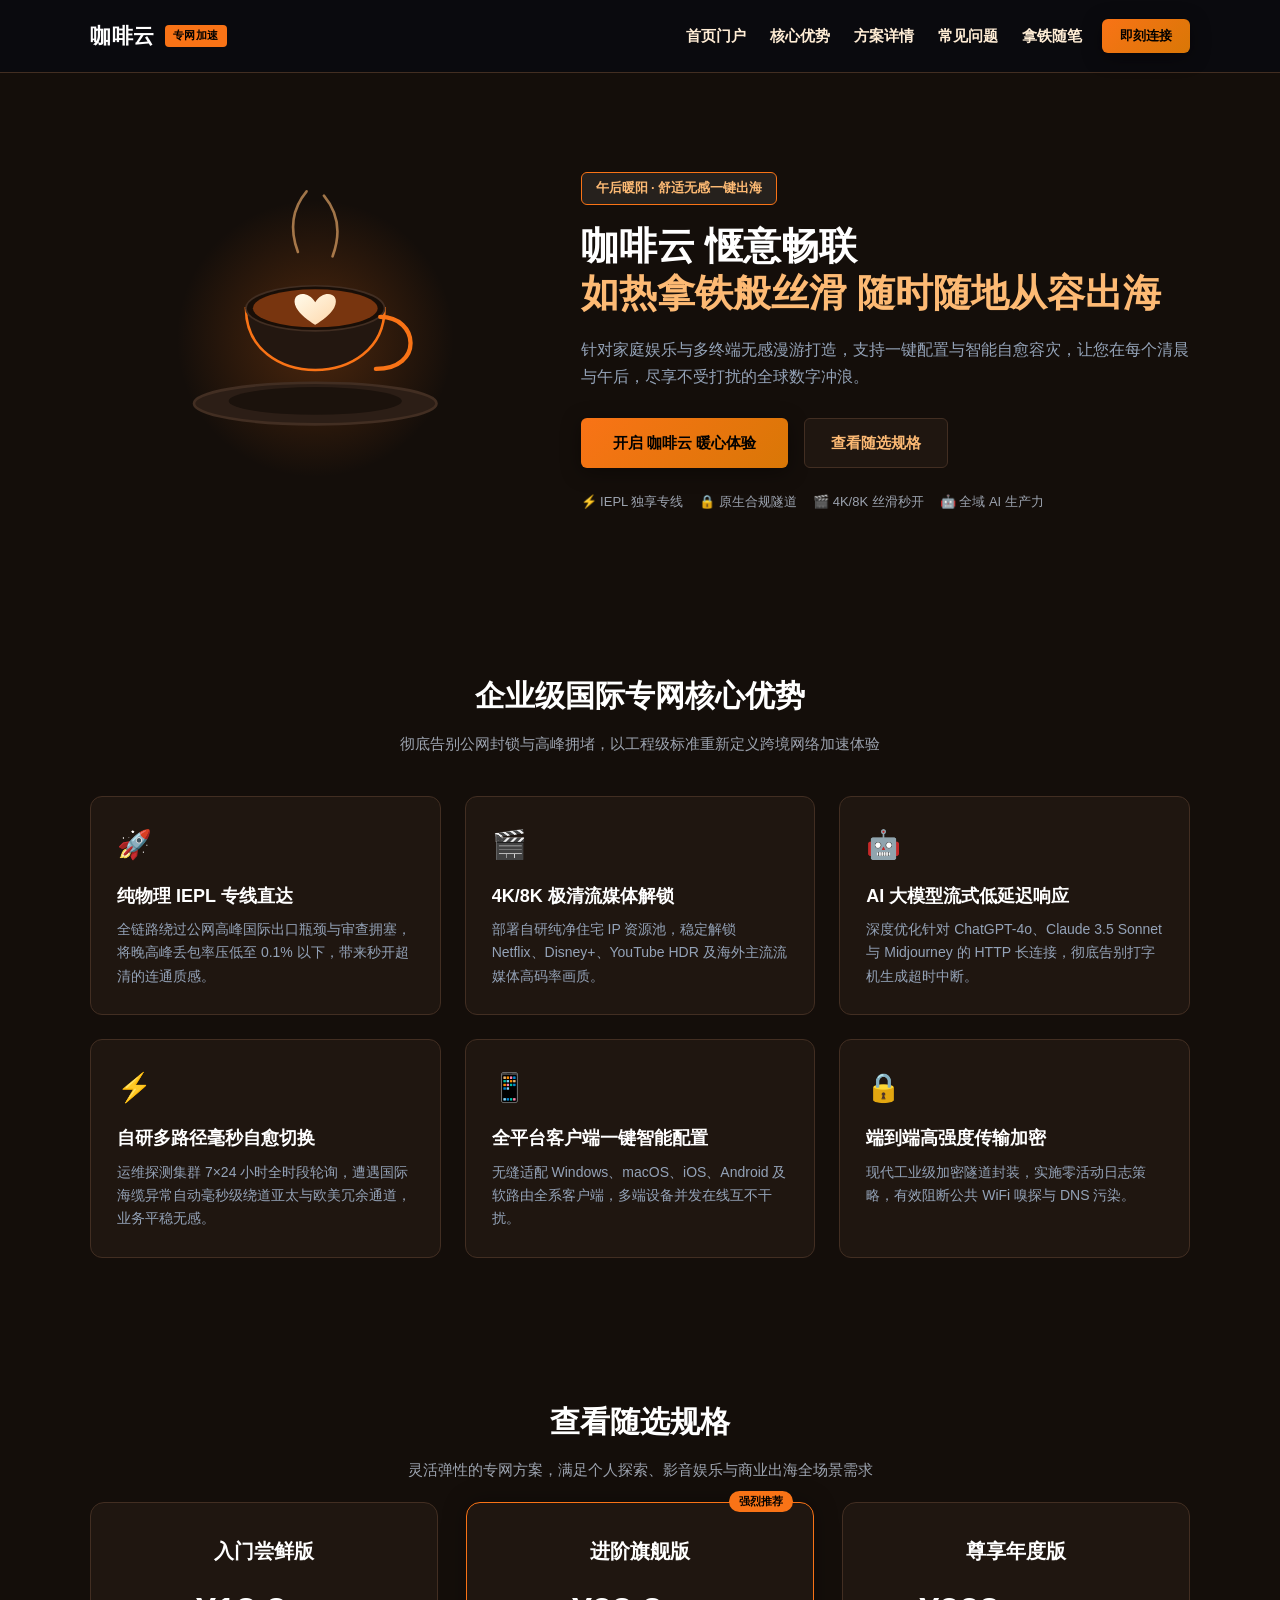
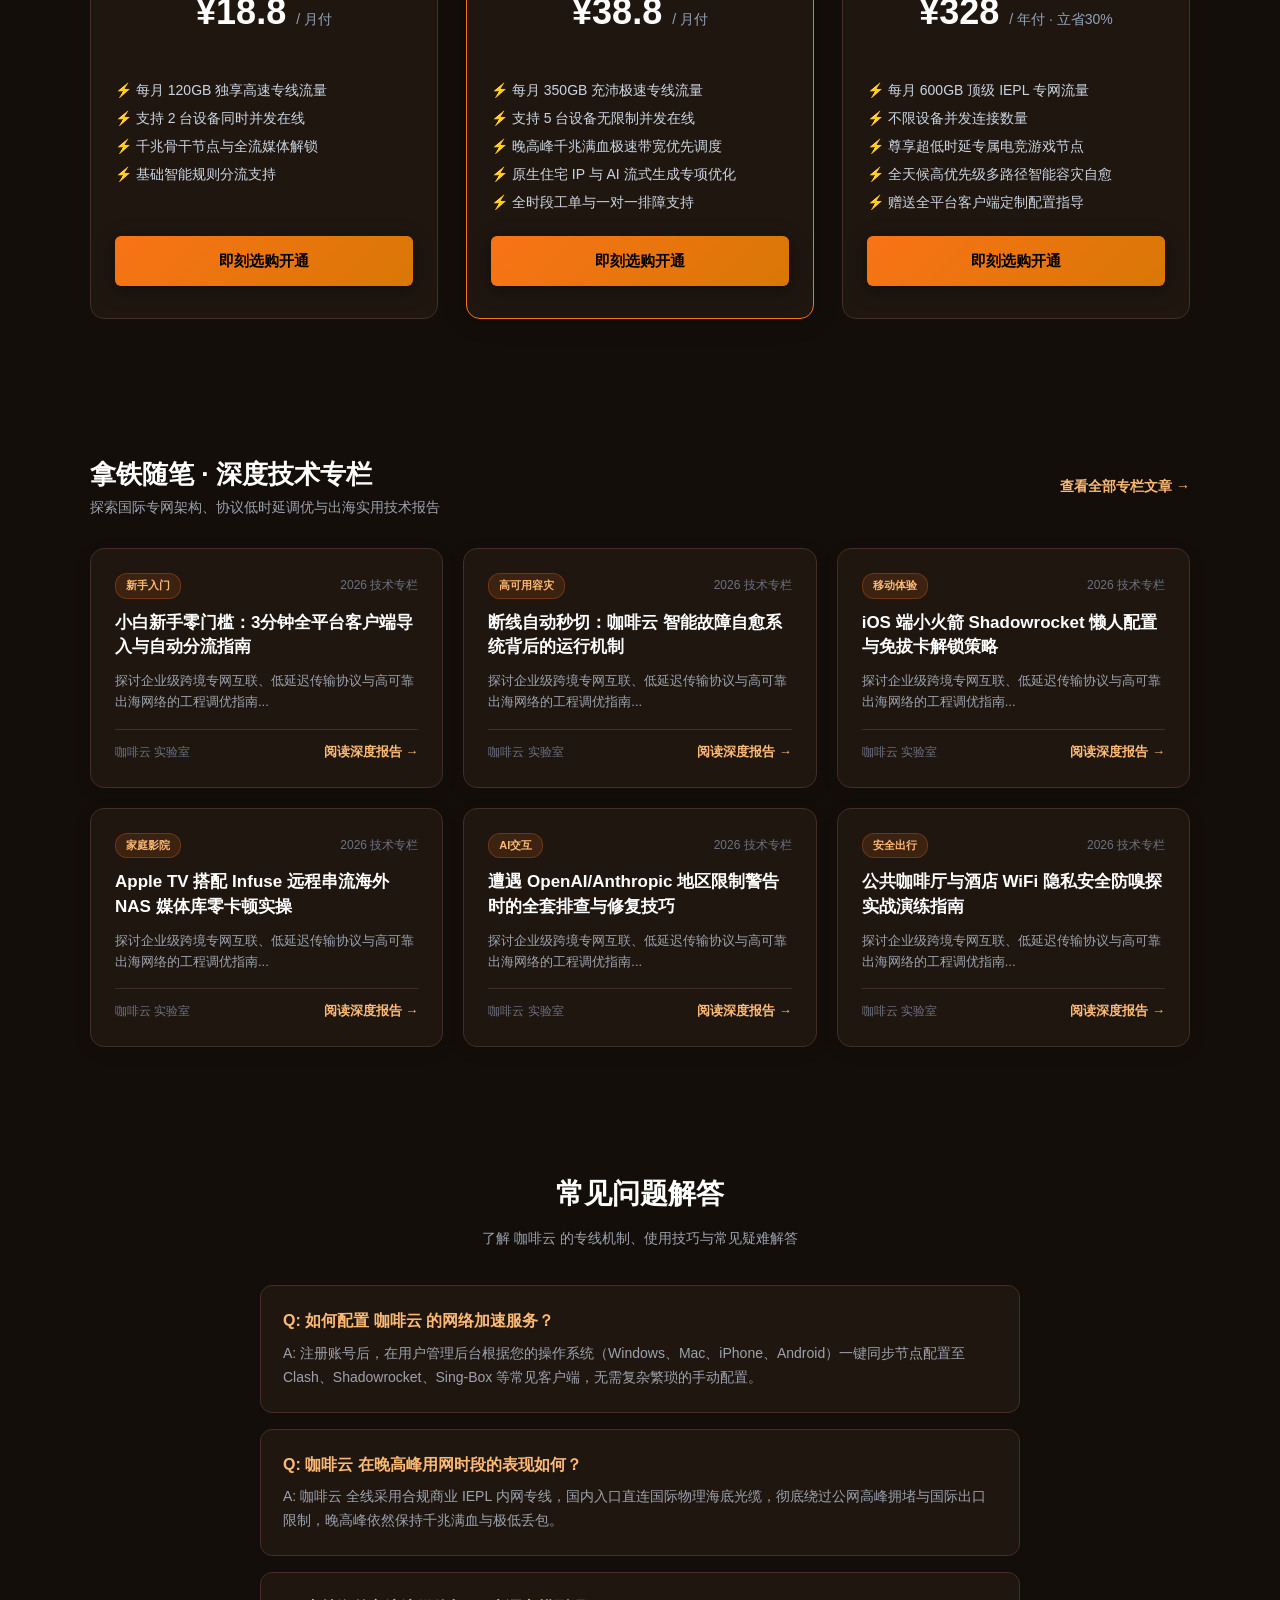
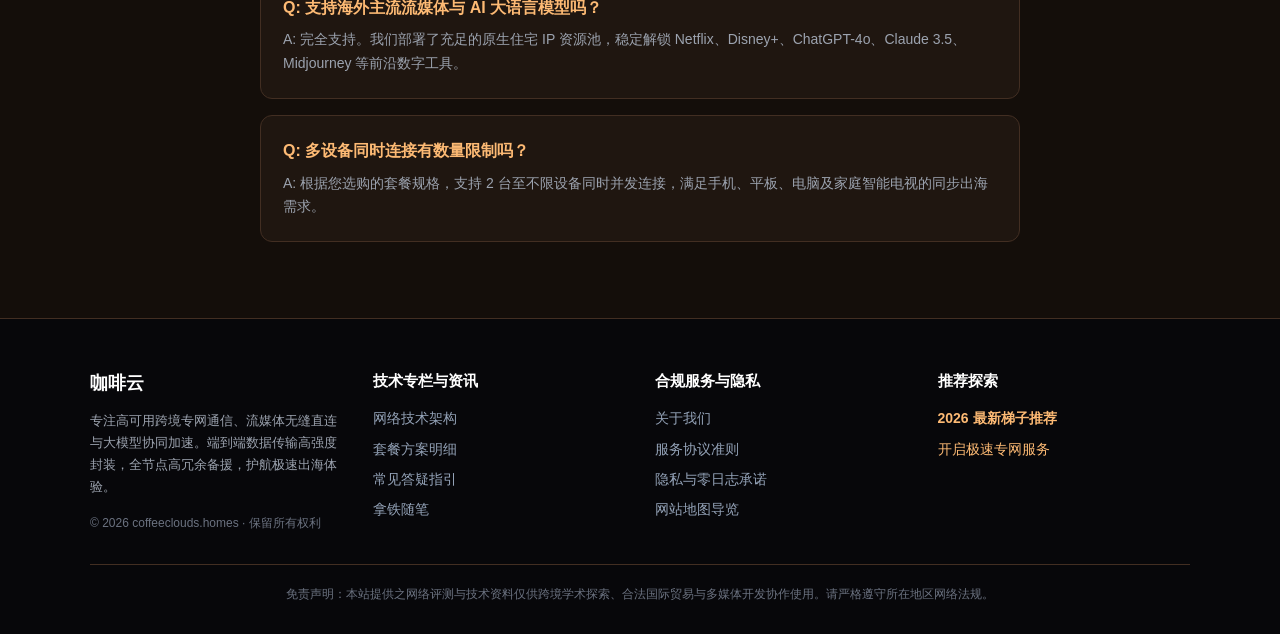
==== index.html @ 8917c405 "feat: deploy coffeeclouds.homes bespoke design, unique hero layout, card grid & SEO articles" ====
<!DOCTYPE html>
<html lang="zh-CN">
<head>
  <meta charset="UTF-8">
  <meta name="viewport" content="width=device-width, initial-scale=1.0">
  <title>咖啡云 新手指南_一键智能分流节点配置_咖啡云 深度体验评测</title>
  <meta name="description" content="咖啡云 惬意出海官方评测。专为追求开箱即用的小白用户打造，解析一键导入、自动选择最优节点与无感智能路由使用体验。">
  <meta name="keywords" content="咖啡云, 咖啡云使用技巧, 科学上网梯子, 机场推荐, 网络加速器, 翻墙梯子, 机场节点">
  <meta property="og:type" content="website">
  <meta property="og:title" content="咖啡云 新手指南_一键智能分流节点配置_咖啡云 深度体验评测">
  <meta property="og:description" content="咖啡云 惬意出海官方评测。专为追求开箱即用的小白用户打造，解析一键导入、自动选择最优节点与无感智能路由使用体验。">
  <meta property="og:url" content="https://coffeeclouds.homes/">
  <meta property="og:site_name" content="咖啡云">
  <link rel="canonical" href="https://coffeeclouds.homes/">
  <link rel="stylesheet" href="style.css">
</head>
<body>
  
  <header class="navbar">
    <div class="container nav-inner">
      <a href="index.html" class="brand-logo">
        <span>咖啡云</span>
        <span class="brand-badge">专网加速</span>
      </a>
      <nav style="display:flex; align-items:center; gap:20px;">
        <ul class="nav-links">
          <li><a href="index.html">首页门户</a></li>
          <li><a href="index.html#features">核心优势</a></li>
          <li><a href="index.html#pricing">方案详情</a></li>
          <li><a href="index.html#faq">常见问题</a></li>
          <li><a href="latte-journal.html">拿铁随笔</a></li>
        </ul>
        <a href="https://ww012.twilightaff.com/#/?code=A56DH1Af" class="btn-aff-cta" target="_blank" rel="nofollow" style="padding: 7px 18px; font-size: 13px;">即刻连接</a>
      </nav>
    </div>
  </header>


  <!-- Hero Section -->
  <header class="hero-section">
    
    <div class="container">
      
      <div class="hero-grid">
        
        <div class="hero-motion-wrapper">
          
<svg viewBox="0 0 520 440" width="100%" height="100%" xmlns="http://www.w3.org/2000/svg" style="max-height: 400px;">
  <defs>
    <radialGradient id="cupAura" cx="50%" cy="50%" r="50%">
      <stop offset="0%" stop-color="#f97316" stop-opacity="0.25"/>
      <stop offset="100%" stop-color="#f97316" stop-opacity="0"/>
    </radialGradient>
    <linearGradient id="latteHeart" x1="0" y1="0" x2="1" y2="1">
      <stop offset="0%" stop-color="#fffbeb"/>
      <stop offset="100%" stop-color="#fed7aa"/>
    </linearGradient>
  </defs>
  <style>
    @keyframes cupFloat {
      0%, 100% { transform: translateY(0px) rotate(0deg); }
      50% { transform: translateY(-10px) rotate(1deg); }
    }
    @keyframes lattePulse {
      0%, 100% { transform: scale(1); }
      50% { transform: scale(1.08); }
    }
    @keyframes swirlSteam {
      0% { transform: translateY(0px) scale(0.8); opacity: 0; }
      50% { opacity: 0.6; }
      100% { transform: translateY(-50px) scale(1.2); opacity: 0; }
    }
    .cup-core { animation: cupFloat 4s ease-in-out infinite; transform-origin: center; }
    .latte-art { animation: lattePulse 3s ease-in-out infinite; transform-origin: 260px 185px; }
    .steam-s1 { animation: swirlSteam 4s ease-out infinite; }
    .steam-s2 { animation: swirlSteam 4.5s ease-out infinite 1.5s; }
  </style>

  <!-- Ambient Glow -->
  <circle cx="260" cy="220" r="160" fill="url(#cupAura)"/>

  <!-- Cup & Saucer Core -->
  <g class="cup-core">
    <!-- Steam Swirls -->
    <path d="M240 120 Q225 80 250 50" fill="none" stroke="#fdba74" stroke-width="3" stroke-linecap="round" class="steam-s1" opacity="0.6"/>
    <path d="M280 125 Q295 85 270 55" fill="none" stroke="#fdba74" stroke-width="3" stroke-linecap="round" class="steam-s2" opacity="0.6"/>

    <!-- Ceramic Saucer -->
    <ellipse cx="260" cy="295" rx="140" ry="24" fill="#2c1e16" stroke="#422e22" stroke-width="3"/>
    <ellipse cx="260" cy="292" rx="100" ry="16" fill="#1b120c"/>

    <!-- Coffee Ceramic Cup -->
    <path d="M180 185 C180 280 340 280 340 185 Z" fill="#231710" stroke="#f97316" stroke-width="3"/>

    <!-- Cup Rim & Coffee Surface -->
    <ellipse cx="260" cy="185" rx="80" ry="26" fill="#180e07" stroke="#422e22" stroke-width="2"/>
    <ellipse cx="260" cy="185" rx="72" ry="22" fill="#78350f"/>

    <!-- Latte Art Foamed Heart in Center -->
    <g class="latte-art">
      <path d="M260 178 C250 162 230 168 238 184 C244 195 260 204 260 204 C260 204 276 195 282 184 C290 168 270 162 260 178 Z" fill="url(#latteHeart)"/>
    </g>

    <!-- Cup Handle -->
    <path d="M335 195 C380 195 385 255 330 255" fill="none" stroke="#f97316" stroke-width="5" stroke-linecap="round"/>
  </g>
</svg>

        </div>
    
        
        <div class="hero-content">
          <span class="hero-tag">午后暖阳 · 舒适无感一键出海</span>
          <h1 class="hero-title">
            咖啡云 惬意畅联<br>
            <span class="hero-title-highlight">如热拿铁般丝滑 随时随地从容出海</span>
          </h1>
          <p class="hero-desc">针对家庭娱乐与多终端无感漫游打造，支持一键配置与智能自愈容灾，让您在每个清晨与午后，尽享不受打扰的全球数字冲浪。</p>
          <div class="hero-actions">
            <a href="https://ww012.twilightaff.com/#/?code=A56DH1Af" class="btn-aff-cta" target="_blank" rel="nofollow">开启 咖啡云 暖心体验</a>
            <a href="#pricing" class="btn-tizi-dofollow">查看随选规格</a>
          </div>
          <div style="font-size:13px; color:#9ca3af; display:flex; gap:16px; flex-wrap:wrap;">
            <span>⚡ IEPL 独享专线</span>
            <span>🔒 原生合规隧道</span>
            <span>🎬 4K/8K 丝滑秒开</span>
            <span>🤖 全域 AI 生产力</span>
          </div>
        </div>
    
      </div>
        
    </div>
  </header>

  <!-- Features Section -->
  <section id="features" style="padding: 70px 0;">
    <div class="container">
      <div style="text-align:center; max-width:700px; margin:0 auto 40px;">
        <h2 style="font-size:30px; font-weight:800; margin-bottom:12px; color:#fff;">企业级国际专网核心优势</h2>
        <p style="color:#9ca3af; font-size:15px;">彻底告别公网封锁与高峰拥堵，以工程级标准重新定义跨境网络加速体验</p>
      </div>
      <div class="features-grid">
        
        <div class="feature-card">
          <div class="feature-icon">🚀</div>
          <h3 class="feature-title">纯物理 IEPL 专线直达</h3>
          <p class="feature-desc">全链路绕过公网高峰国际出口瓶颈与审查拥塞，将晚高峰丢包率压低至 0.1% 以下，带来秒开超清的连通质感。</p>
        </div>
        
        <div class="feature-card">
          <div class="feature-icon">🎬</div>
          <h3 class="feature-title">4K/8K 极清流媒体解锁</h3>
          <p class="feature-desc">部署自研纯净住宅 IP 资源池，稳定解锁 Netflix、Disney+、YouTube HDR 及海外主流流媒体高码率画质。</p>
        </div>
        
        <div class="feature-card">
          <div class="feature-icon">🤖</div>
          <h3 class="feature-title">AI 大模型流式低延迟响应</h3>
          <p class="feature-desc">深度优化针对 ChatGPT-4o、Claude 3.5 Sonnet 与 Midjourney 的 HTTP 长连接，彻底告别打字机生成超时中断。</p>
        </div>
        
        <div class="feature-card">
          <div class="feature-icon">⚡</div>
          <h3 class="feature-title">自研多路径毫秒自愈切换</h3>
          <p class="feature-desc">运维探测集群 7×24 小时全时段轮询，遭遇国际海缆异常自动毫秒级绕道亚太与欧美冗余通道，业务平稳无感。</p>
        </div>
        
        <div class="feature-card">
          <div class="feature-icon">📱</div>
          <h3 class="feature-title">全平台客户端一键智能配置</h3>
          <p class="feature-desc">无缝适配 Windows、macOS、iOS、Android 及软路由全系客户端，多端设备并发在线互不干扰。</p>
        </div>
        
        <div class="feature-card">
          <div class="feature-icon">🔒</div>
          <h3 class="feature-title">端到端高强度传输加密</h3>
          <p class="feature-desc">现代工业级加密隧道封装，实施零活动日志策略，有效阻断公共 WiFi 嗅探与 DNS 污染。</p>
        </div>
        
      </div>
    </div>
  </section>

  <!-- Pricing Section (Targeted by Hero CTA) -->
  <section id="pricing" class="pricing-section">
    <div class="container">
      <div style="text-align:center; max-width:700px; margin:0 auto 20px;">
        <h2 style="font-size:30px; font-weight:800; margin-bottom:12px; color:#fff;">查看随选规格</h2>
        <p style="color:#9ca3af; font-size:15px;">灵活弹性的专网方案，满足个人探索、影音娱乐与商业出海全场景需求</p>
      </div>
      <div class="pricing-grid">
        
        <div class="price-card">
          
          <h3 style="font-size:20px; color:#fff; font-weight:700;">入门尝鲜版</h3>
          <div class="price-tag">¥18.8 <span>/ 月付</span></div>
          <ul class="price-features">
            <li>每月 120GB 独享高速专线流量</li><li>支持 2 台设备同时并发在线</li><li>千兆骨干节点与全流媒体解锁</li><li>基础智能规则分流支持</li>
          </ul>
          <a href="https://ww012.twilightaff.com/#/?code=A56DH1Af" class="btn-aff-cta" target="_blank" rel="nofollow" style="width:100%; margin-top:auto;">即刻选购开通</a>
        </div>
        
        <div class="price-card featured">
          <div style="position:absolute; top:-12px; right:20px; background:#f97316; color:#000; font-size:11px; font-weight:800; padding:2px 10px; border-radius:12px;">强烈推荐</div>
          <h3 style="font-size:20px; color:#fff; font-weight:700;">进阶旗舰版</h3>
          <div class="price-tag">¥38.8 <span>/ 月付</span></div>
          <ul class="price-features">
            <li>每月 350GB 充沛极速专线流量</li><li>支持 5 台设备无限制并发在线</li><li>晚高峰千兆满血极速带宽优先调度</li><li>原生住宅 IP 与 AI 流式生成专项优化</li><li>全时段工单与一对一排障支持</li>
          </ul>
          <a href="https://ww012.twilightaff.com/#/?code=A56DH1Af" class="btn-aff-cta" target="_blank" rel="nofollow" style="width:100%; margin-top:auto;">即刻选购开通</a>
        </div>
        
        <div class="price-card">
          
          <h3 style="font-size:20px; color:#fff; font-weight:700;">尊享年度版</h3>
          <div class="price-tag">¥328 <span>/ 年付 · 立省30%</span></div>
          <ul class="price-features">
            <li>每月 600GB 顶级 IEPL 专网流量</li><li>不限设备并发连接数量</li><li>尊享超低时延专属电竞游戏节点</li><li>全天候高优先级多路径智能容灾自愈</li><li>赠送全平台客户端定制配置指导</li>
          </ul>
          <a href="https://ww012.twilightaff.com/#/?code=A56DH1Af" class="btn-aff-cta" target="_blank" rel="nofollow" style="width:100%; margin-top:auto;">即刻选购开通</a>
        </div>
        
      </div>
    </div>
  </section>

  <!-- Articles Preview Section (Responsive Card Grid) -->
  <section style="padding: 65px 0;">
    <div class="container">
      <div style="display:flex; justify-content:space-between; align-items:center; margin-bottom:30px; flex-wrap:wrap; gap:12px;">
        <div>
          <h2 style="font-size:26px; font-weight:800; color:#fff;">拿铁随笔 · 深度技术专栏</h2>
          <p style="color:#9ca3af; font-size:14px;">探索国际专网架构、协议低时延调优与出海实用技术报告</p>
        </div>
        <a href="latte-journal.html" style="color:#fdba74; font-weight:600; font-size:14px;">查看全部专栏文章 →</a>
      </div>
      <div style="display:grid; grid-template-columns:repeat(auto-fit, minmax(280px, 1fr)); gap:20px;">
        
        <div class="article-card" style="background:#1f1610; border:1px solid #422e22; border-radius:14px; padding:24px; display:flex; flex-direction:column; justify-content:space-between; transition:transform 0.25s ease, box-shadow 0.25s ease, border-color 0.25s ease; box-shadow: 0 4px 16px rgba(0,0,0,0.12);">
          <div>
            <div style="display:flex; justify-content:space-between; align-items:center; margin-bottom:12px;">
              <span style="font-size:11px; color:#fdba74; background:#f9731622; border:1px solid #f9731644; padding:3px 10px; border-radius:12px; font-weight:600;">新手入门</span>
              <span style="font-size:12px; color:#6b7280;">2026 技术专栏</span>
            </div>
            <h4 style="margin:10px 0 10px; font-size:17px; font-weight:700; line-height:1.45;"><a href="coffee-clash-verge-smart-profile-setup.html" style="color:#fff;">小白新手零门槛：3分钟全平台客户端导入与自动分流指南</a></h4>
            <p style="font-size:13px; color:#9ca3af; line-height:1.65; margin-bottom:16px;">探讨企业级跨境专网互联、低延迟传输协议与高可靠出海网络的工程调优指南...</p>
          </div>
          <div style="border-top:1px solid #422e22; padding-top:12px; margin-top:auto; display:flex; justify-content:space-between; align-items:center;">
            <span style="font-size:12px; color:#6b7280;">咖啡云 实验室</span>
            <a href="coffee-clash-verge-smart-profile-setup.html" style="color:#fdba74; font-size:13px; font-weight:600; display:inline-flex; align-items:center; gap:4px;">阅读深度报告 →</a>
          </div>
        </div>
        
        <div class="article-card" style="background:#1f1610; border:1px solid #422e22; border-radius:14px; padding:24px; display:flex; flex-direction:column; justify-content:space-between; transition:transform 0.25s ease, box-shadow 0.25s ease, border-color 0.25s ease; box-shadow: 0 4px 16px rgba(0,0,0,0.12);">
          <div>
            <div style="display:flex; justify-content:space-between; align-items:center; margin-bottom:12px;">
              <span style="font-size:11px; color:#fdba74; background:#f9731622; border:1px solid #f9731644; padding:3px 10px; border-radius:12px; font-weight:600;">高可用容灾</span>
              <span style="font-size:12px; color:#6b7280;">2026 技术专栏</span>
            </div>
            <h4 style="margin:10px 0 10px; font-size:17px; font-weight:700; line-height:1.45;"><a href="coffee-smart-failover-high-availability.html" style="color:#fff;">断线自动秒切：咖啡云 智能故障自愈系统背后的运行机制</a></h4>
            <p style="font-size:13px; color:#9ca3af; line-height:1.65; margin-bottom:16px;">探讨企业级跨境专网互联、低延迟传输协议与高可靠出海网络的工程调优指南...</p>
          </div>
          <div style="border-top:1px solid #422e22; padding-top:12px; margin-top:auto; display:flex; justify-content:space-between; align-items:center;">
            <span style="font-size:12px; color:#6b7280;">咖啡云 实验室</span>
            <a href="coffee-smart-failover-high-availability.html" style="color:#fdba74; font-size:13px; font-weight:600; display:inline-flex; align-items:center; gap:4px;">阅读深度报告 →</a>
          </div>
        </div>
        
        <div class="article-card" style="background:#1f1610; border:1px solid #422e22; border-radius:14px; padding:24px; display:flex; flex-direction:column; justify-content:space-between; transition:transform 0.25s ease, box-shadow 0.25s ease, border-color 0.25s ease; box-shadow: 0 4px 16px rgba(0,0,0,0.12);">
          <div>
            <div style="display:flex; justify-content:space-between; align-items:center; margin-bottom:12px;">
              <span style="font-size:11px; color:#fdba74; background:#f9731622; border:1px solid #f9731644; padding:3px 10px; border-radius:12px; font-weight:600;">移动体验</span>
              <span style="font-size:12px; color:#6b7280;">2026 技术专栏</span>
            </div>
            <h4 style="margin:10px 0 10px; font-size:17px; font-weight:700; line-height:1.45;"><a href="coffee-shadowrocket-ios-optimization.html" style="color:#fff;">iOS 端小火箭 Shadowrocket 懒人配置与免拔卡解锁策略</a></h4>
            <p style="font-size:13px; color:#9ca3af; line-height:1.65; margin-bottom:16px;">探讨企业级跨境专网互联、低延迟传输协议与高可靠出海网络的工程调优指南...</p>
          </div>
          <div style="border-top:1px solid #422e22; padding-top:12px; margin-top:auto; display:flex; justify-content:space-between; align-items:center;">
            <span style="font-size:12px; color:#6b7280;">咖啡云 实验室</span>
            <a href="coffee-shadowrocket-ios-optimization.html" style="color:#fdba74; font-size:13px; font-weight:600; display:inline-flex; align-items:center; gap:4px;">阅读深度报告 →</a>
          </div>
        </div>
        
        <div class="article-card" style="background:#1f1610; border:1px solid #422e22; border-radius:14px; padding:24px; display:flex; flex-direction:column; justify-content:space-between; transition:transform 0.25s ease, box-shadow 0.25s ease, border-color 0.25s ease; box-shadow: 0 4px 16px rgba(0,0,0,0.12);">
          <div>
            <div style="display:flex; justify-content:space-between; align-items:center; margin-bottom:12px;">
              <span style="font-size:11px; color:#fdba74; background:#f9731622; border:1px solid #f9731644; padding:3px 10px; border-radius:12px; font-weight:600;">家庭影院</span>
              <span style="font-size:12px; color:#6b7280;">2026 技术专栏</span>
            </div>
            <h4 style="margin:10px 0 10px; font-size:17px; font-weight:700; line-height:1.45;"><a href="coffee-apple-tv-infuse-home-theatre.html" style="color:#fff;">Apple TV 搭配 Infuse 远程串流海外 NAS 媒体库零卡顿实操</a></h4>
            <p style="font-size:13px; color:#9ca3af; line-height:1.65; margin-bottom:16px;">探讨企业级跨境专网互联、低延迟传输协议与高可靠出海网络的工程调优指南...</p>
          </div>
          <div style="border-top:1px solid #422e22; padding-top:12px; margin-top:auto; display:flex; justify-content:space-between; align-items:center;">
            <span style="font-size:12px; color:#6b7280;">咖啡云 实验室</span>
            <a href="coffee-apple-tv-infuse-home-theatre.html" style="color:#fdba74; font-size:13px; font-weight:600; display:inline-flex; align-items:center; gap:4px;">阅读深度报告 →</a>
          </div>
        </div>
        
        <div class="article-card" style="background:#1f1610; border:1px solid #422e22; border-radius:14px; padding:24px; display:flex; flex-direction:column; justify-content:space-between; transition:transform 0.25s ease, box-shadow 0.25s ease, border-color 0.25s ease; box-shadow: 0 4px 16px rgba(0,0,0,0.12);">
          <div>
            <div style="display:flex; justify-content:space-between; align-items:center; margin-bottom:12px;">
              <span style="font-size:11px; color:#fdba74; background:#f9731622; border:1px solid #f9731644; padding:3px 10px; border-radius:12px; font-weight:600;">AI交互</span>
              <span style="font-size:12px; color:#6b7280;">2026 技术专栏</span>
            </div>
            <h4 style="margin:10px 0 10px; font-size:17px; font-weight:700; line-height:1.45;"><a href="coffee-chatgpt-claude-region-unblock.html" style="color:#fff;">遭遇 OpenAI/Anthropic 地区限制警告时的全套排查与修复技巧</a></h4>
            <p style="font-size:13px; color:#9ca3af; line-height:1.65; margin-bottom:16px;">探讨企业级跨境专网互联、低延迟传输协议与高可靠出海网络的工程调优指南...</p>
          </div>
          <div style="border-top:1px solid #422e22; padding-top:12px; margin-top:auto; display:flex; justify-content:space-between; align-items:center;">
            <span style="font-size:12px; color:#6b7280;">咖啡云 实验室</span>
            <a href="coffee-chatgpt-claude-region-unblock.html" style="color:#fdba74; font-size:13px; font-weight:600; display:inline-flex; align-items:center; gap:4px;">阅读深度报告 →</a>
          </div>
        </div>
        
        <div class="article-card" style="background:#1f1610; border:1px solid #422e22; border-radius:14px; padding:24px; display:flex; flex-direction:column; justify-content:space-between; transition:transform 0.25s ease, box-shadow 0.25s ease, border-color 0.25s ease; box-shadow: 0 4px 16px rgba(0,0,0,0.12);">
          <div>
            <div style="display:flex; justify-content:space-between; align-items:center; margin-bottom:12px;">
              <span style="font-size:11px; color:#fdba74; background:#f9731622; border:1px solid #f9731644; padding:3px 10px; border-radius:12px; font-weight:600;">安全出行</span>
              <span style="font-size:12px; color:#6b7280;">2026 技术专栏</span>
            </div>
            <h4 style="margin:10px 0 10px; font-size:17px; font-weight:700; line-height:1.45;"><a href="coffee-public-wifi-anti-snooping-guide.html" style="color:#fff;">公共咖啡厅与酒店 WiFi 隐私安全防嗅探实战演练指南</a></h4>
            <p style="font-size:13px; color:#9ca3af; line-height:1.65; margin-bottom:16px;">探讨企业级跨境专网互联、低延迟传输协议与高可靠出海网络的工程调优指南...</p>
          </div>
          <div style="border-top:1px solid #422e22; padding-top:12px; margin-top:auto; display:flex; justify-content:space-between; align-items:center;">
            <span style="font-size:12px; color:#6b7280;">咖啡云 实验室</span>
            <a href="coffee-public-wifi-anti-snooping-guide.html" style="color:#fdba74; font-size:13px; font-weight:600; display:inline-flex; align-items:center; gap:4px;">阅读深度报告 →</a>
          </div>
        </div>
        
      </div>
    </div>
  </section>

  <!-- FAQ Section -->
  <section id="faq" style="padding: 60px 0; background:#140e0a;">
    <div class="container" style="max-width:800px;">
      <div style="text-align:center; margin-bottom:36px;">
        <h2 style="font-size:28px; font-weight:800; color:#fff; margin-bottom:10px;">常见问题解答</h2>
        <p style="color:#9ca3af; font-size:14px;">了解 咖啡云 的专线机制、使用技巧与常见疑难解答</p>
      </div>
      
        <div style="background:#1f1610; border:1px solid #422e22; border-radius:12px; padding:22px; margin-bottom:16px;">
          <h3 style="font-size:16px; color:#fdba74; margin-bottom:8px;">Q: 如何配置 咖啡云 的网络加速服务？</h3>
          <p style="font-size:14px; color:#9ca3af; line-height:1.7;">A: 注册账号后，在用户管理后台根据您的操作系统（Windows、Mac、iPhone、Android）一键同步节点配置至 Clash、Shadowrocket、Sing-Box 等常见客户端，无需复杂繁琐的手动配置。</p>
        </div>
        
        <div style="background:#1f1610; border:1px solid #422e22; border-radius:12px; padding:22px; margin-bottom:16px;">
          <h3 style="font-size:16px; color:#fdba74; margin-bottom:8px;">Q: 咖啡云 在晚高峰用网时段的表现如何？</h3>
          <p style="font-size:14px; color:#9ca3af; line-height:1.7;">A: 咖啡云 全线采用合规商业 IEPL 内网专线，国内入口直连国际物理海底光缆，彻底绕过公网高峰拥堵与国际出口限制，晚高峰依然保持千兆满血与极低丢包。</p>
        </div>
        
        <div style="background:#1f1610; border:1px solid #422e22; border-radius:12px; padding:22px; margin-bottom:16px;">
          <h3 style="font-size:16px; color:#fdba74; margin-bottom:8px;">Q: 支持海外主流流媒体与 AI 大语言模型吗？</h3>
          <p style="font-size:14px; color:#9ca3af; line-height:1.7;">A: 完全支持。我们部署了充足的原生住宅 IP 资源池，稳定解锁 Netflix、Disney+、ChatGPT-4o、Claude 3.5、Midjourney 等前沿数字工具。</p>
        </div>
        
        <div style="background:#1f1610; border:1px solid #422e22; border-radius:12px; padding:22px; margin-bottom:16px;">
          <h3 style="font-size:16px; color:#fdba74; margin-bottom:8px;">Q: 多设备同时连接有数量限制吗？</h3>
          <p style="font-size:14px; color:#9ca3af; line-height:1.7;">A: 根据您选购的套餐规格，支持 2 台至不限设备同时并发连接，满足手机、平板、电脑及家庭智能电视的同步出海需求。</p>
        </div>
        
    </div>
  </section>

  
  <footer>
    <div class="container">
      <div class="footer-grid">
        <div>
          <div style="font-weight: 800; font-size: 18px; color: #fff; margin-bottom: 12px;">咖啡云</div>
          <p style="line-height: 1.7; font-size: 13px; color: #9ca3af; margin-bottom: 16px;">
            专注高可用跨境专网通信、流媒体无缝直连与大模型协同加速。端到端数据传输高强度封装，全节点高冗余备援，护航极速出海体验。
          </p>
          <div style="font-size: 12px; color: #6b7280;">© 2026 coffeeclouds.homes · 保留所有权利</div>
        </div>
        <div>
          <h4 style="color: #fff; font-size: 15px; margin-bottom: 14px;">技术专栏与资讯</h4>
          <ul class="footer-links">
            <li><a href="index.html#features">网络技术架构</a></li>
            <li><a href="index.html#pricing">套餐方案明细</a></li>
            <li><a href="index.html#faq">常见答疑指引</a></li>
            <li><a href="latte-journal.html">拿铁随笔</a></li>
          </ul>
        </div>
        <div>
          <h4 style="color: #fff; font-size: 15px; margin-bottom: 14px;">合规服务与隐私</h4>
          <ul class="footer-links">
            <li><a href="about.html">关于我们</a></li>
            <li><a href="terms.html">服务协议准则</a></li>
            <li><a href="privacy.html">隐私与零日志承诺</a></li>
            <li><a href="sitemap.html">网站地图导览</a></li>
          </ul>
        </div>
        <div>
          <h4 style="color: #fff; font-size: 15px; margin-bottom: 14px;">推荐探索</h4>
          <ul class="footer-links">

            <li><a href="https://dajichang.mom/" target="_blank" style="color: #fdba74; font-weight: 600;">2026 最新梯子推荐</a></li>
            <li><a href="https://ww012.twilightaff.com/#/?code=A56DH1Af" target="_blank" rel="nofollow" style="color: #fdba74;">开启极速专网服务</a></li>
    
          </ul>
        </div>
      </div>
      <div style="border-top: 1px solid #422e22; padding-top: 20px; text-align: center; font-size: 12px; color: #6b7280;">
        免责声明：本站提供之网络评测与技术资料仅供跨境学术探索、合法国际贸易与多媒体开发协作使用。请严格遵守所在地区网络法规。
      </div>
    </div>
  </footer>

</body>
</html>
---- style.css ----
/* warm_latte_cozy - coffeeclouds.homes */
* { margin: 0; padding: 0; box-sizing: border-box; }
html { scroll-behavior: smooth; }
body { background-color: #140e0a; color: #ffedd5; font-family: -apple-system, BlinkMacSystemFont, "Segoe UI", Roboto, "PingFang SC", "Hiragino Sans GB", "Microsoft YaHei", sans-serif; line-height: 1.6; overflow-x: hidden; position: relative; }
.container { max-width: 1140px; margin: 0 auto; padding: 0 20px; position: relative; z-index: 2; }
a { text-decoration: none; color: inherit; transition: all 0.25s ease; }

/* Navbar */
.navbar { background: rgba(10, 10, 16, 0.92); backdrop-filter: blur(16px); border-bottom: 1.5px solid #422e22; position: sticky; top: 0; z-index: 100; }
.nav-inner { display: flex; align-items: center; justify-content: space-between; height: 72px; }
.brand-logo { display: flex; align-items: center; gap: 10px; font-weight: 900; font-size: 21px; color: #fff; letter-spacing: 0.5px; }
.brand-badge { background: #f97316; color: #000; font-size: 11px; padding: 2px 8px; border-radius: 4px; font-weight: 800; text-transform: uppercase; }
.nav-links { display: flex; gap: 24px; align-items: center; list-style: none; font-size: 15px; font-weight: 600; }
.nav-links a:hover { color: #fdba74; }

/* Hero Base */
.hero-section { padding: 75px 0 65px; position: relative; overflow: hidden; }
.hero-tag { display: inline-block; background: rgba(255, 255, 255, 0.08); color: #fdba74; border: 1px solid #f97316; padding: 5px 14px; border-radius: 6px; font-size: 13px; font-weight: 700; margin-bottom: 18px; }
.hero-title { font-size: 38px; line-height: 1.25; font-weight: 900; color: #fff; margin-bottom: 18px; }
.hero-title-highlight { color: #fdba74; }
.hero-desc { font-size: 16px; color: #94a3b8; line-height: 1.7; margin-bottom: 28px; }
.hero-actions { display: flex; gap: 16px; align-items: center; flex-wrap: wrap; margin-bottom: 24px; }
.btn-aff-cta { display: inline-flex; align-items: center; justify-content: center; padding: 13px 32px; font-weight: 800; font-size: 15px; border-radius: 6px; background: linear-gradient(135deg, #f97316, #d97706); color: #000; box-shadow: 0 4px 20px rgba(0, 0, 0, 0.4); }
.btn-aff-cta:hover { transform: translateY(-2px); }
.btn-tizi-dofollow { display: inline-flex; align-items: center; justify-content: center; padding: 12px 26px; font-weight: 700; font-size: 15px; border-radius: 6px; border: 1.5px solid #422e22; background: #1f1610; color: #fdba74; }
.btn-tizi-dofollow:hover { border-color: #fdba74; }

/* Features */
.features-grid { display: grid; grid-template-columns: repeat(auto-fit, minmax(260px, 1fr)); gap: 24px; }
.feature-card { background: #1f1610; border: 1px solid #422e22; border-radius: 12px; padding: 26px; transition: transform 0.25s ease, border-color 0.25s ease; }
.feature-card:hover { transform: translateY(-4px); border-color: #f97316; }
.feature-icon { font-size: 28px; margin-bottom: 14px; display: inline-block; }
.feature-title { font-size: 18px; font-weight: 700; color: #fff; margin-bottom: 8px; }
.feature-desc { font-size: 14px; color: #94a3b8; line-height: 1.65; }

/* Pricing */
.pricing-section { padding: 70px 0; background: #140e0a; }
.pricing-grid { display: grid; grid-template-columns: repeat(auto-fit, minmax(280px, 1fr)); gap: 28px; }
.price-card { background: #1f1610; border: 1px solid #422e22; border-radius: 14px; padding: 32px 24px; position: relative; display: flex; flex-direction: column; text-align: center; }
.price-card.featured { border-color: #f97316; box-shadow: 0 0 25px rgba(0, 0, 0, 0.3); }
.price-tag { font-size: 36px; font-weight: 800; color: #fff; margin: 16px 0; }
.price-tag span { font-size: 14px; font-weight: 400; color: #94a3b8; }
.price-features { list-style: none; margin: 20px 0; text-align: left; font-size: 14px; color: #cbd5e1; line-height: 2; }
.price-features li::before { content: "⚡ "; color: #fdba74; }

/* Footer */
footer { background: #07070a; border-top: 1px solid #422e22; padding: 50px 0 30px; font-size: 14px; color: #94a3b8; position: relative; z-index: 2; }
.footer-grid { display: grid; grid-template-columns: repeat(auto-fit, minmax(200px, 1fr)); gap: 30px; margin-bottom: 30px; }
.footer-links { list-style: none; display: flex; flex-direction: column; gap: 8px; }
.footer-links a:hover { color: #fff; }

@media(max-width: 868px) {
  .hero-grid { grid-template-columns: 1fr !important; text-align: center; }
  .hero-actions { justify-content: center; }
  .nav-links { display: none; }
}

/* Layout: Graphic Left (0.85fr), Text Right (1.15fr) - Swapped Layout */
.hero-grid { display: grid; grid-template-columns: 0.85fr 1.15fr; gap: 40px; align-items: center; }

/* Article Card Grid & Hover Effects */
.article-card { transition: transform 0.25s ease, box-shadow 0.25s ease, border-color 0.25s ease; }
.article-card:hover { transform: translateY(-4px); border-color: #f97316 !important; box-shadow: 0 10px 25px rgba(0,0,0,0.25) !important; }
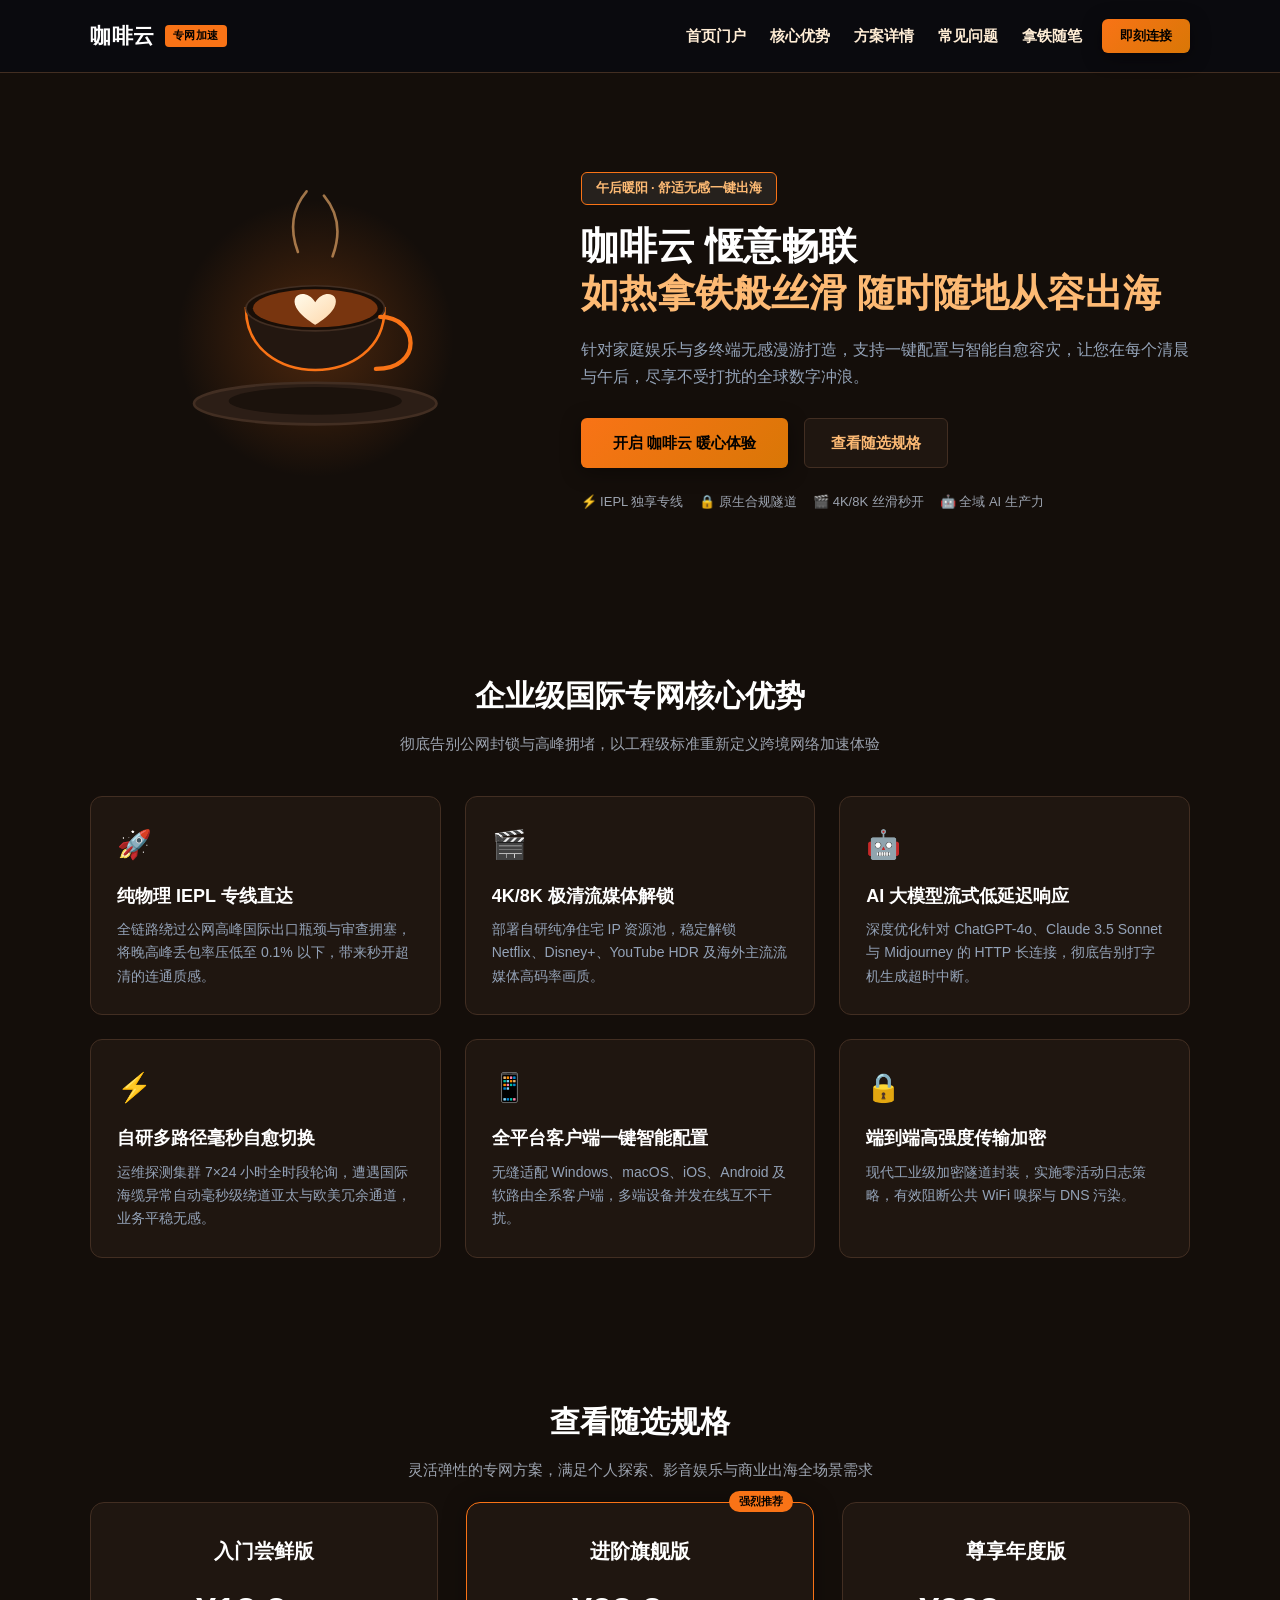
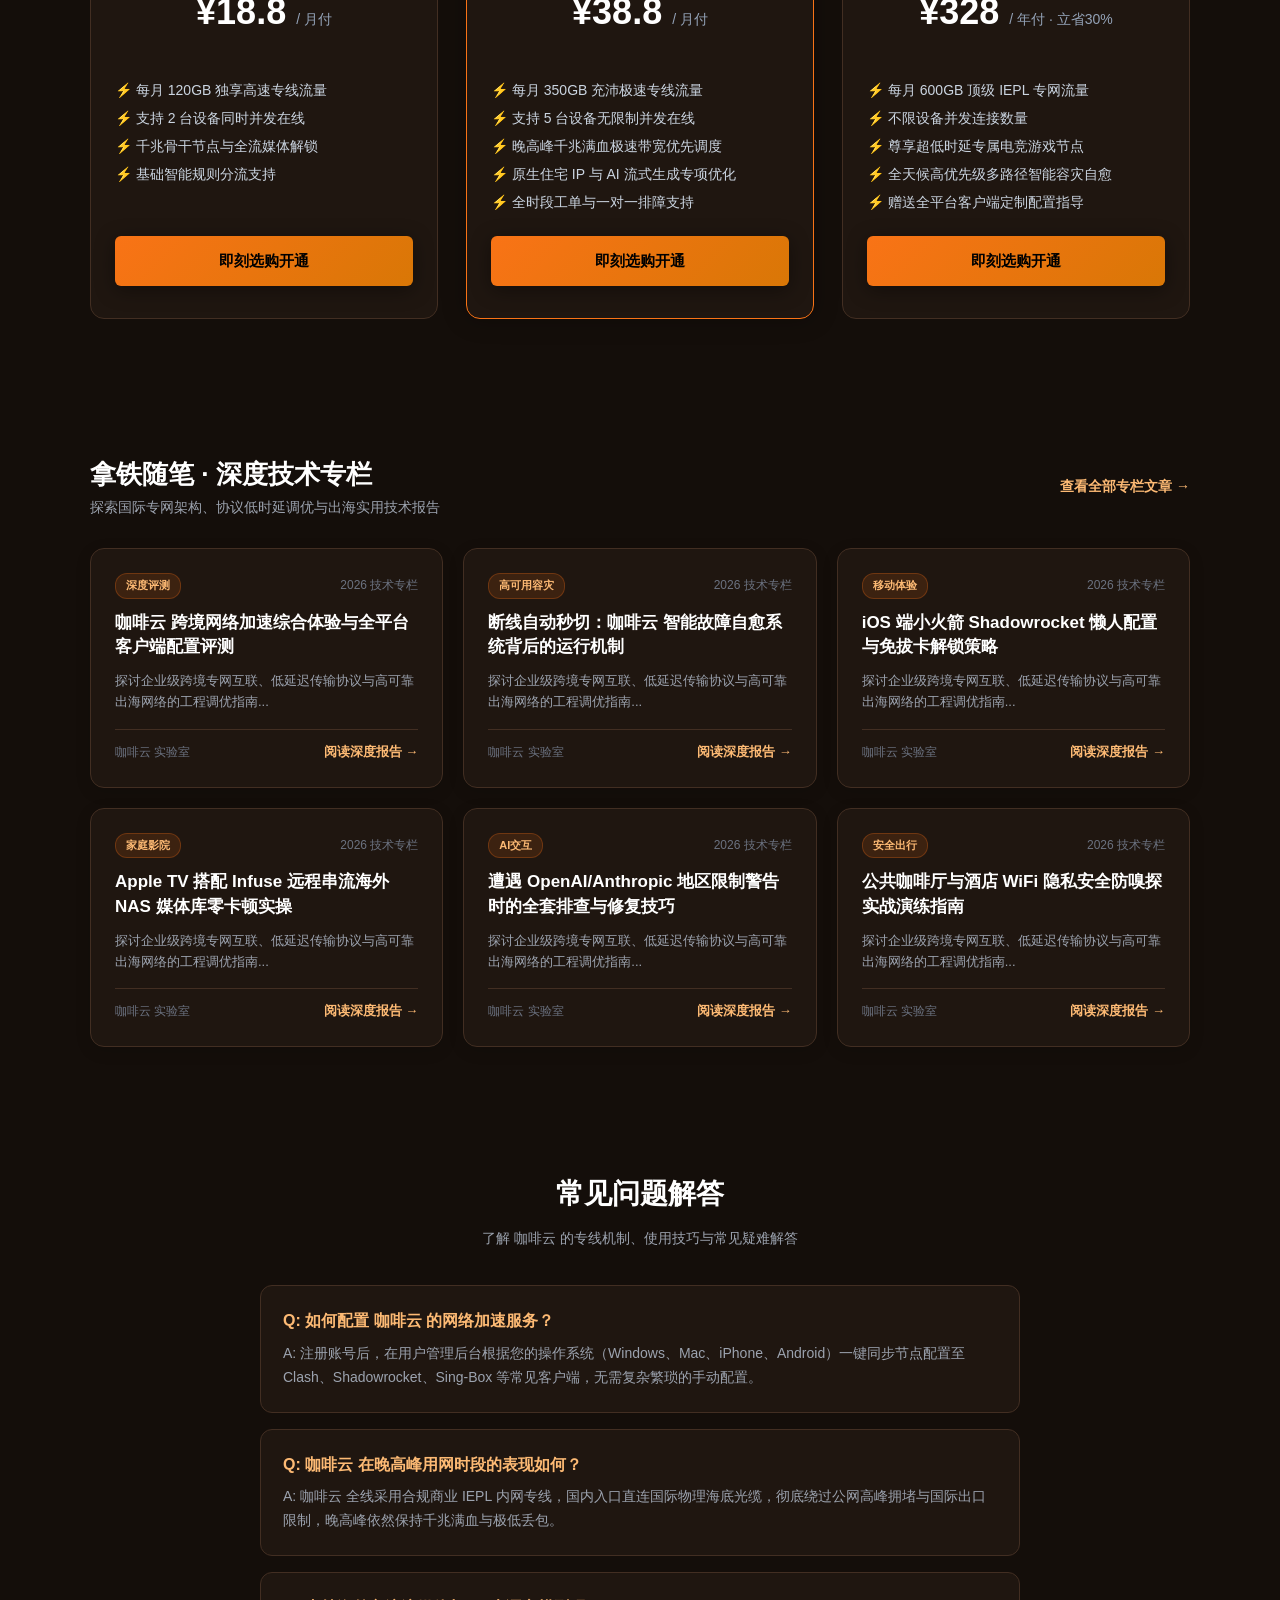
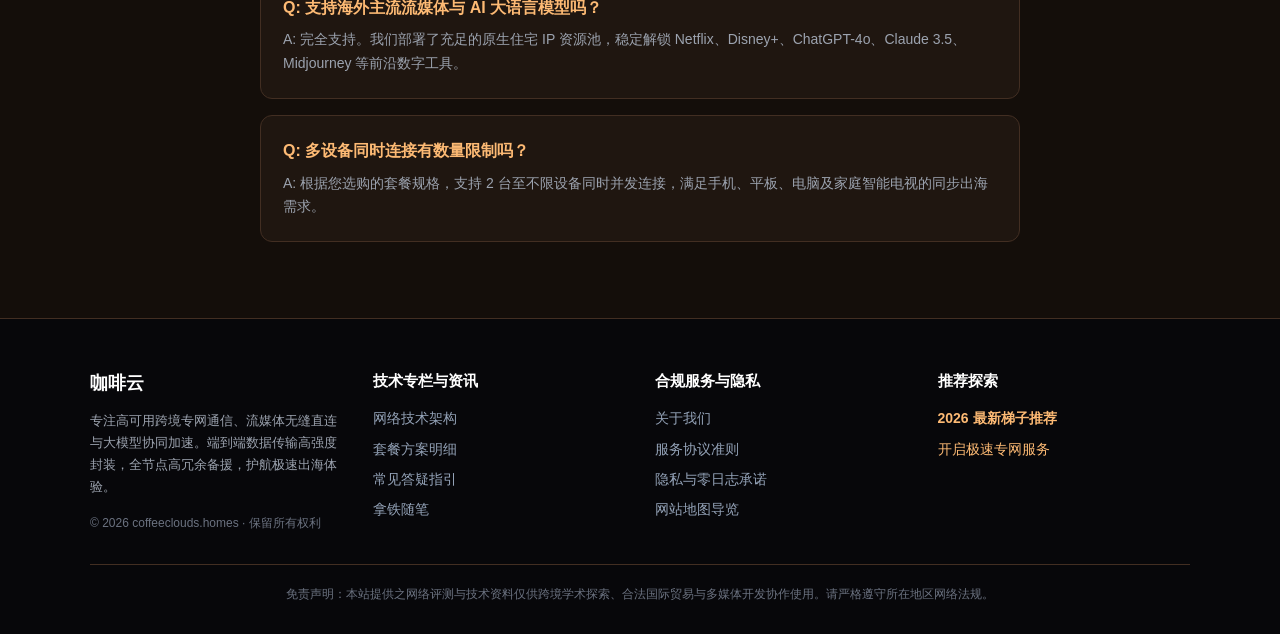
==== commit a2b19eef: "feat: deploy coffeeclouds.homes bespoke design, unique hero layout, card grid & SEO articles" ====
--- a/index.html
+++ b/index.html
@@ -240,10 +240,10 @@
         <div class="article-card" style="background:#1f1610; border:1px solid #422e22; border-radius:14px; padding:24px; display:flex; flex-direction:column; justify-content:space-between; transition:transform 0.25s ease, box-shadow 0.25s ease, border-color 0.25s ease; box-shadow: 0 4px 16px rgba(0,0,0,0.12);">
           <div>
             <div style="display:flex; justify-content:space-between; align-items:center; margin-bottom:12px;">
-              <span style="font-size:11px; color:#fdba74; background:#f9731622; border:1px solid #f9731644; padding:3px 10px; border-radius:12px; font-weight:600;">新手入门</span>
-              <span style="font-size:12px; color:#6b7280;">2026 技术专栏</span>
-            </div>
-            <h4 style="margin:10px 0 10px; font-size:17px; font-weight:700; line-height:1.45;"><a href="coffee-clash-verge-smart-profile-setup.html" style="color:#fff;">小白新手零门槛：3分钟全平台客户端导入与自动分流指南</a></h4>
+              <span style="font-size:11px; color:#fdba74; background:#f9731622; border:1px solid #f9731644; padding:3px 10px; border-radius:12px; font-weight:600;">深度评测</span>
+              <span style="font-size:12px; color:#6b7280;">2026 技术专栏</span>
+            </div>
+            <h4 style="margin:10px 0 10px; font-size:17px; font-weight:700; line-height:1.45;"><a href="coffee-clash-verge-smart-profile-setup.html" style="color:#fff;">咖啡云 跨境网络加速综合体验与全平台客户端配置评测</a></h4>
             <p style="font-size:13px; color:#9ca3af; line-height:1.65; margin-bottom:16px;">探讨企业级跨境专网互联、低延迟传输协议与高可靠出海网络的工程调优指南...</p>
           </div>
           <div style="border-top:1px solid #422e22; padding-top:12px; margin-top:auto; display:flex; justify-content:space-between; align-items:center;">
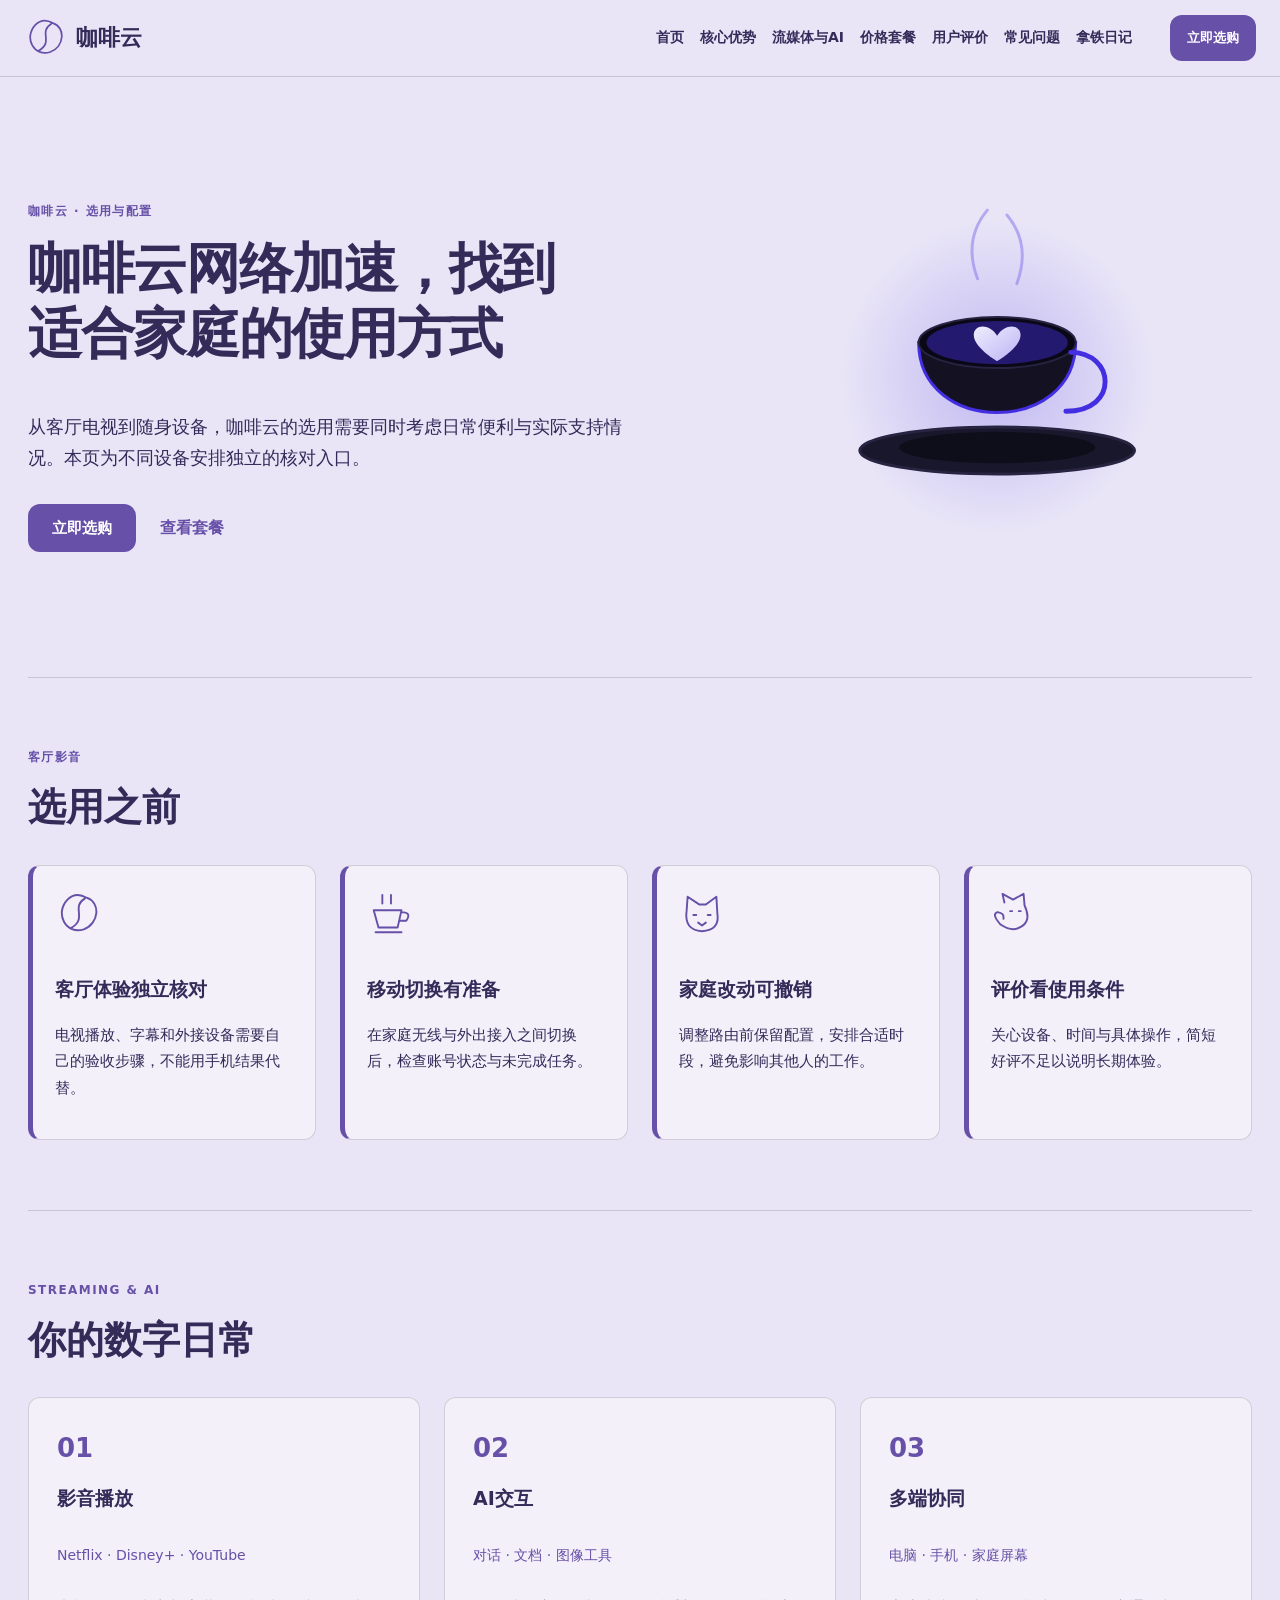
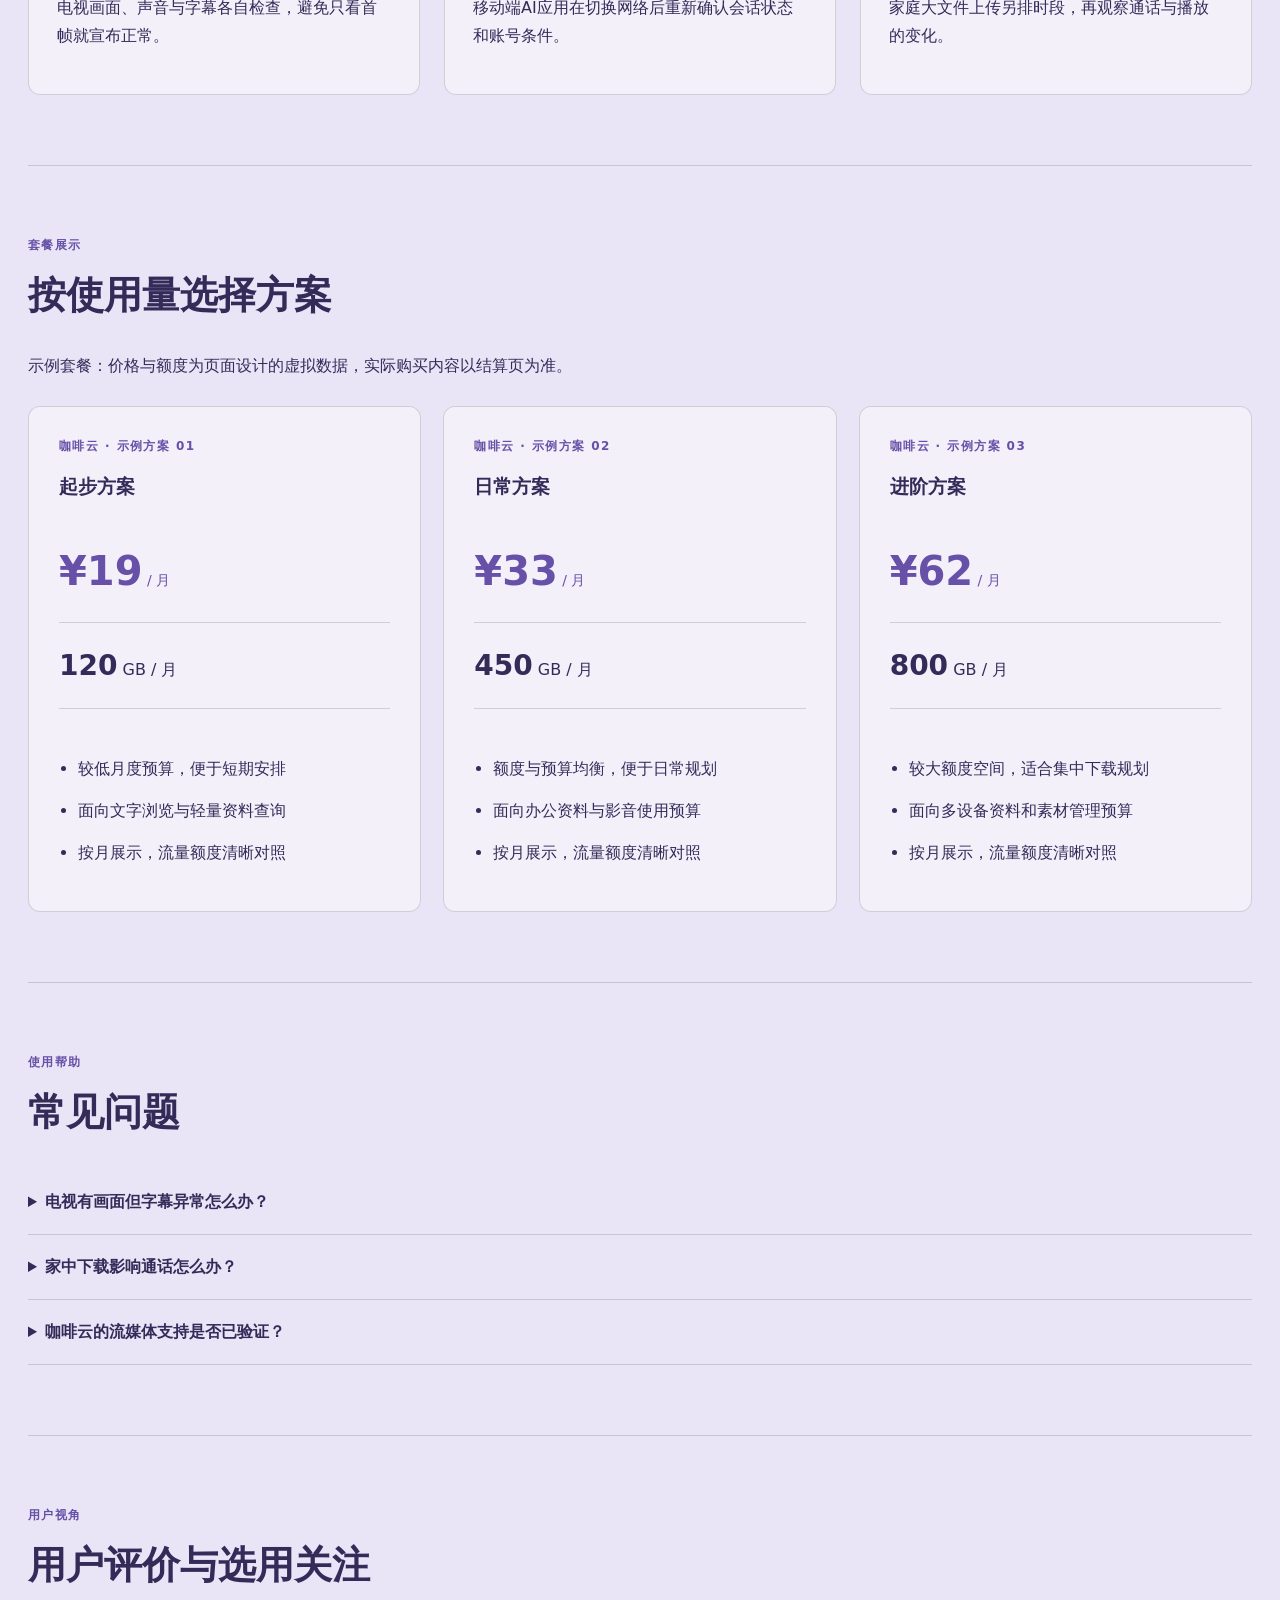
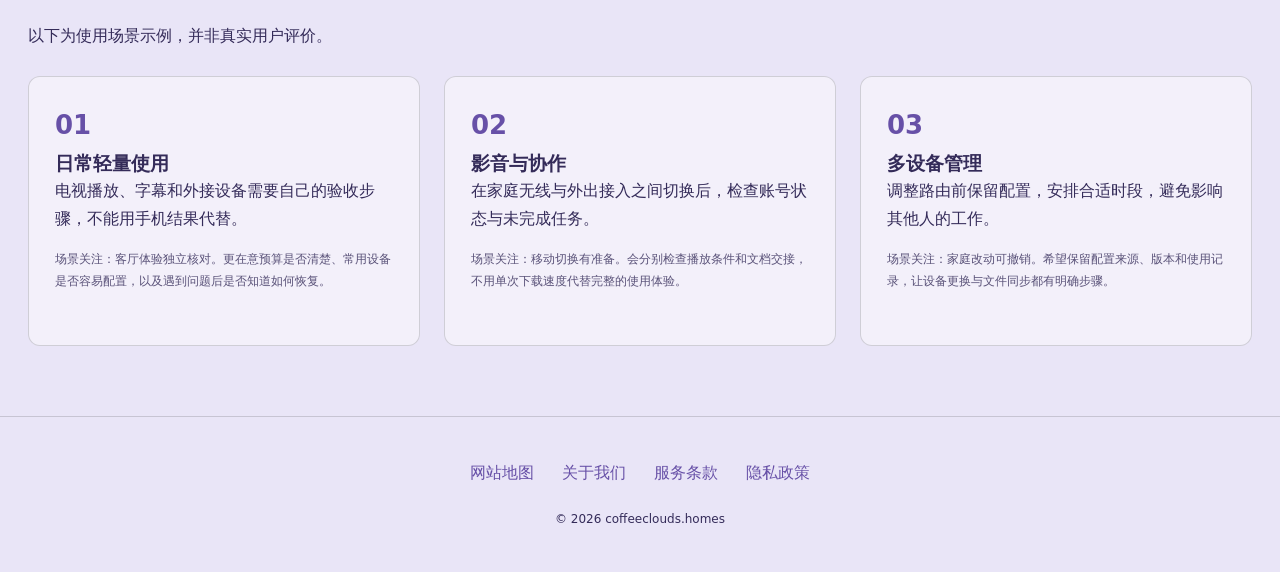
==== commit ca517e87: "Update layout: single-row nav, prominent hyperlinks, clickable cards, remove menu suffix" ====
--- a/index.html
+++ b/index.html
@@ -1,59 +1,13 @@
 <!DOCTYPE html>
-<html lang="zh-CN">
-<head>
-  <meta charset="UTF-8">
-  <meta name="viewport" content="width=device-width, initial-scale=1.0">
-  <title>咖啡云 新手指南_一键智能分流节点配置_咖啡云 深度体验评测</title>
-  <meta name="description" content="咖啡云 惬意出海官方评测。专为追求开箱即用的小白用户打造，解析一键导入、自动选择最优节点与无感智能路由使用体验。">
-  <meta name="keywords" content="咖啡云, 咖啡云使用技巧, 科学上网梯子, 机场推荐, 网络加速器, 翻墙梯子, 机场节点">
-  <meta property="og:type" content="website">
-  <meta property="og:title" content="咖啡云 新手指南_一键智能分流节点配置_咖啡云 深度体验评测">
-  <meta property="og:description" content="咖啡云 惬意出海官方评测。专为追求开箱即用的小白用户打造，解析一键导入、自动选择最优节点与无感智能路由使用体验。">
-  <meta property="og:url" content="https://coffeeclouds.homes/">
-  <meta property="og:site_name" content="咖啡云">
-  <link rel="canonical" href="https://coffeeclouds.homes/">
-  <link rel="stylesheet" href="style.css">
-</head>
-<body>
-  
-  <header class="navbar">
-    <div class="container nav-inner">
-      <a href="index.html" class="brand-logo">
-        <span>咖啡云</span>
-        <span class="brand-badge">专网加速</span>
-      </a>
-      <nav style="display:flex; align-items:center; gap:20px;">
-        <ul class="nav-links">
-          <li><a href="index.html">首页门户</a></li>
-          <li><a href="index.html#features">核心优势</a></li>
-          <li><a href="index.html#pricing">方案详情</a></li>
-          <li><a href="index.html#faq">常见问题</a></li>
-          <li><a href="latte-journal.html">拿铁随笔</a></li>
-        </ul>
-        <a href="https://ww012.twilightaff.com/#/?code=A56DH1Af" class="btn-aff-cta" target="_blank" rel="nofollow" style="padding: 7px 18px; font-size: 13px;">即刻连接</a>
-      </nav>
-    </div>
-  </header>
-
-
-  <!-- Hero Section -->
-  <header class="hero-section">
-    
-    <div class="container">
-      
-      <div class="hero-grid">
-        
-        <div class="hero-motion-wrapper">
-          
-<svg viewBox="0 0 520 440" width="100%" height="100%" xmlns="http://www.w3.org/2000/svg" style="max-height: 400px;">
+<html lang="zh-CN"><head><meta charset="UTF-8"><meta name="viewport" content="width=device-width,initial-scale=1"><title>咖啡云网络加速，找到适合家庭的使用方式｜选用指南</title><meta name="description" content="从客厅电视到随身设备，咖啡云的选用需要同时考虑日常便利与实际支持情况。本页为不同设备安排独立的核对入口。"><meta name="keywords" content="咖啡云,咖啡云网络加速，找到适合家庭的使用方式,拿铁日记,网络使用指南"><link rel="canonical" href="https://coffeeclouds.homes/"><meta property="og:type" content="website"><meta property="og:title" content="咖啡云网络加速，找到适合家庭的使用方式｜选用指南"><meta property="og:description" content="从客厅电视到随身设备，咖啡云的选用需要同时考虑日常便利与实际支持情况。本页为不同设备安排独立的核对入口。"><meta property="og:url" content="https://coffeeclouds.homes/"><meta property="og:image" content="https://coffeeclouds.homes/share.png"><meta property="og:locale" content="zh_CN"><link rel="icon" href="favicon.svg" type="image/svg+xml"><link rel="stylesheet" href="style.css"><script defer src="menu.js"></script><script type="application/ld+json">{"@context": "https://schema.org", "@type": "WebPage", "name": "咖啡云网络加速，找到适合家庭的使用方式｜选用指南", "url": "https://coffeeclouds.homes/", "description": "从客厅电视到随身设备，咖啡云的选用需要同时考虑日常便利与实际支持情况。本页为不同设备安排独立的核对入口。", "inLanguage": "zh-CN"}</script></head><body class="site-4 hero-B review-1 faq-1 nav-0"><header class="site-header"><div class="nav-wrap"><a class="brand" href="index.html"><svg class="brand-mark" viewBox="0 0 48 48" aria-hidden="true"><path d="M13 9C-1 24 12 46 30 40C46 34 48 12 33 7C26 3 19 3 13 9Z M31 8C16 17 35 29 16 39" fill="none" stroke="currentColor" stroke-width="2" stroke-linecap="round" stroke-linejoin="round"/></svg><span>咖啡云</span></a><nav id="site-menu" aria-label="主导航"><a href="index.html">首页</a><a href="index.html#features">核心优势</a><a href="index.html#streaming">流媒体与AI</a><a href="index.html#pricing">价格套餐</a><a href="index.html#testimonials">用户评价</a><a href="index.html#faq">常见问题</a><a href="latte-journal.html">拿铁日记</a></nav><div class="nav-actions"><a class="button compact" href="https://ww012.twilightaff.com/#/?code=A56DH1Af" target="_blank" rel="sponsored nofollow noopener">立即选购</a><button type="button" class="menu-toggle" aria-label="切换主导航菜单" aria-controls="site-menu" aria-expanded="false"><span></span><span></span></button></div></div></header><main class="site-main"><section class="hero-section"><div class="hero-copy"><span class="eyebrow">咖啡云 · 选用与配置</span><h1>咖啡云网络加速，找到适合家庭的使用方式</h1><p class="hero-intro">从客厅电视到随身设备，咖啡云的选用需要同时考虑日常便利与实际支持情况。本页为不同设备安排独立的核对入口。</p><div class="hero-actions"><a class="button" href="https://ww012.twilightaff.com/#/?code=A56DH1Af" target="_blank" rel="sponsored nofollow noopener">立即选购</a><a class="text-button" href="#pricing">查看套餐</a></div></div><div class="hero-art" role="img" aria-label="咖啡云品牌动画"><svg viewBox="0 0 520 440" width="100%" height="100%" xmlns="http://www.w3.org/2000/svg" style="max-height: 400px;">
   <defs>
     <radialGradient id="cupAura" cx="50%" cy="50%" r="50%">
-      <stop offset="0%" stop-color="#f97316" stop-opacity="0.25"/>
-      <stop offset="100%" stop-color="#f97316" stop-opacity="0"/>
+      <stop offset="0%" stop-color="#432ee1" stop-opacity="0.25"/>
+      <stop offset="100%" stop-color="#432ee1" stop-opacity="0"/>
     </radialGradient>
     <linearGradient id="latteHeart" x1="0" y1="0" x2="1" y2="1">
-      <stop offset="0%" stop-color="#fffbeb"/>
-      <stop offset="100%" stop-color="#fed7aa"/>
+      <stop offset="0%" stop-color="#efedfd"/>
+      <stop offset="100%" stop-color="#bbb3f5"/>
     </linearGradient>
   </defs>
   <style>
@@ -82,19 +36,19 @@
   <!-- Cup & Saucer Core -->
   <g class="cup-core">
     <!-- Steam Swirls -->
-    <path d="M240 120 Q225 80 250 50" fill="none" stroke="#fdba74" stroke-width="3" stroke-linecap="round" class="steam-s1" opacity="0.6"/>
-    <path d="M280 125 Q295 85 270 55" fill="none" stroke="#fdba74" stroke-width="3" stroke-linecap="round" class="steam-s2" opacity="0.6"/>
+    <path d="M240 120 Q225 80 250 50" fill="none" stroke="#8f83ee" stroke-width="3" stroke-linecap="round" class="steam-s1" opacity="0.6"/>
+    <path d="M280 125 Q295 85 270 55" fill="none" stroke="#8f83ee" stroke-width="3" stroke-linecap="round" class="steam-s2" opacity="0.6"/>
 
     <!-- Ceramic Saucer -->
-    <ellipse cx="260" cy="295" rx="140" ry="24" fill="#2c1e16" stroke="#422e22" stroke-width="3"/>
-    <ellipse cx="260" cy="292" rx="100" ry="16" fill="#1b120c"/>
+    <ellipse cx="260" cy="295" rx="140" ry="24" fill="#19172b" stroke="#272341" stroke-width="3"/>
+    <ellipse cx="260" cy="292" rx="100" ry="16" fill="#0e0d1a"/>
 
     <!-- Coffee Ceramic Cup -->
-    <path d="M180 185 C180 280 340 280 340 185 Z" fill="#231710" stroke="#f97316" stroke-width="3"/>
+    <path d="M180 185 C180 280 340 280 340 185 Z" fill="#131122" stroke="#432ee1" stroke-width="3"/>
 
     <!-- Cup Rim & Coffee Surface -->
-    <ellipse cx="260" cy="185" rx="80" ry="26" fill="#180e07" stroke="#422e22" stroke-width="2"/>
-    <ellipse cx="260" cy="185" rx="72" ry="22" fill="#78350f"/>
+    <ellipse cx="260" cy="185" rx="80" ry="26" fill="#0a0817" stroke="#272341" stroke-width="2"/>
+    <ellipse cx="260" cy="185" rx="72" ry="22" fill="#23196e"/>
 
     <!-- Latte Art Foamed Heart in Center -->
     <g class="latte-art">
@@ -102,310 +56,6 @@
     </g>
 
     <!-- Cup Handle -->
-    <path d="M335 195 C380 195 385 255 330 255" fill="none" stroke="#f97316" stroke-width="5" stroke-linecap="round"/>
+    <path d="M335 195 C380 195 385 255 330 255" fill="none" stroke="#432ee1" stroke-width="5" stroke-linecap="round"/>
   </g>
-</svg>
-
-        </div>
-    
-        
-        <div class="hero-content">
-          <span class="hero-tag">午后暖阳 · 舒适无感一键出海</span>
-          <h1 class="hero-title">
-            咖啡云 惬意畅联<br>
-            <span class="hero-title-highlight">如热拿铁般丝滑 随时随地从容出海</span>
-          </h1>
-          <p class="hero-desc">针对家庭娱乐与多终端无感漫游打造，支持一键配置与智能自愈容灾，让您在每个清晨与午后，尽享不受打扰的全球数字冲浪。</p>
-          <div class="hero-actions">
-            <a href="https://ww012.twilightaff.com/#/?code=A56DH1Af" class="btn-aff-cta" target="_blank" rel="nofollow">开启 咖啡云 暖心体验</a>
-            <a href="#pricing" class="btn-tizi-dofollow">查看随选规格</a>
-          </div>
-          <div style="font-size:13px; color:#9ca3af; display:flex; gap:16px; flex-wrap:wrap;">
-            <span>⚡ IEPL 独享专线</span>
-            <span>🔒 原生合规隧道</span>
-            <span>🎬 4K/8K 丝滑秒开</span>
-            <span>🤖 全域 AI 生产力</span>
-          </div>
-        </div>
-    
-      </div>
-        
-    </div>
-  </header>
-
-  <!-- Features Section -->
-  <section id="features" style="padding: 70px 0;">
-    <div class="container">
-      <div style="text-align:center; max-width:700px; margin:0 auto 40px;">
-        <h2 style="font-size:30px; font-weight:800; margin-bottom:12px; color:#fff;">企业级国际专网核心优势</h2>
-        <p style="color:#9ca3af; font-size:15px;">彻底告别公网封锁与高峰拥堵，以工程级标准重新定义跨境网络加速体验</p>
-      </div>
-      <div class="features-grid">
-        
-        <div class="feature-card">
-          <div class="feature-icon">🚀</div>
-          <h3 class="feature-title">纯物理 IEPL 专线直达</h3>
-          <p class="feature-desc">全链路绕过公网高峰国际出口瓶颈与审查拥塞，将晚高峰丢包率压低至 0.1% 以下，带来秒开超清的连通质感。</p>
-        </div>
-        
-        <div class="feature-card">
-          <div class="feature-icon">🎬</div>
-          <h3 class="feature-title">4K/8K 极清流媒体解锁</h3>
-          <p class="feature-desc">部署自研纯净住宅 IP 资源池，稳定解锁 Netflix、Disney+、YouTube HDR 及海外主流流媒体高码率画质。</p>
-        </div>
-        
-        <div class="feature-card">
-          <div class="feature-icon">🤖</div>
-          <h3 class="feature-title">AI 大模型流式低延迟响应</h3>
-          <p class="feature-desc">深度优化针对 ChatGPT-4o、Claude 3.5 Sonnet 与 Midjourney 的 HTTP 长连接，彻底告别打字机生成超时中断。</p>
-        </div>
-        
-        <div class="feature-card">
-          <div class="feature-icon">⚡</div>
-          <h3 class="feature-title">自研多路径毫秒自愈切换</h3>
-          <p class="feature-desc">运维探测集群 7×24 小时全时段轮询，遭遇国际海缆异常自动毫秒级绕道亚太与欧美冗余通道，业务平稳无感。</p>
-        </div>
-        
-        <div class="feature-card">
-          <div class="feature-icon">📱</div>
-          <h3 class="feature-title">全平台客户端一键智能配置</h3>
-          <p class="feature-desc">无缝适配 Windows、macOS、iOS、Android 及软路由全系客户端，多端设备并发在线互不干扰。</p>
-        </div>
-        
-        <div class="feature-card">
-          <div class="feature-icon">🔒</div>
-          <h3 class="feature-title">端到端高强度传输加密</h3>
-          <p class="feature-desc">现代工业级加密隧道封装，实施零活动日志策略，有效阻断公共 WiFi 嗅探与 DNS 污染。</p>
-        </div>
-        
-      </div>
-    </div>
-  </section>
-
-  <!-- Pricing Section (Targeted by Hero CTA) -->
-  <section id="pricing" class="pricing-section">
-    <div class="container">
-      <div style="text-align:center; max-width:700px; margin:0 auto 20px;">
-        <h2 style="font-size:30px; font-weight:800; margin-bottom:12px; color:#fff;">查看随选规格</h2>
-        <p style="color:#9ca3af; font-size:15px;">灵活弹性的专网方案，满足个人探索、影音娱乐与商业出海全场景需求</p>
-      </div>
-      <div class="pricing-grid">
-        
-        <div class="price-card">
-          
-          <h3 style="font-size:20px; color:#fff; font-weight:700;">入门尝鲜版</h3>
-          <div class="price-tag">¥18.8 <span>/ 月付</span></div>
-          <ul class="price-features">
-            <li>每月 120GB 独享高速专线流量</li><li>支持 2 台设备同时并发在线</li><li>千兆骨干节点与全流媒体解锁</li><li>基础智能规则分流支持</li>
-          </ul>
-          <a href="https://ww012.twilightaff.com/#/?code=A56DH1Af" class="btn-aff-cta" target="_blank" rel="nofollow" style="width:100%; margin-top:auto;">即刻选购开通</a>
-        </div>
-        
-        <div class="price-card featured">
-          <div style="position:absolute; top:-12px; right:20px; background:#f97316; color:#000; font-size:11px; font-weight:800; padding:2px 10px; border-radius:12px;">强烈推荐</div>
-          <h3 style="font-size:20px; color:#fff; font-weight:700;">进阶旗舰版</h3>
-          <div class="price-tag">¥38.8 <span>/ 月付</span></div>
-          <ul class="price-features">
-            <li>每月 350GB 充沛极速专线流量</li><li>支持 5 台设备无限制并发在线</li><li>晚高峰千兆满血极速带宽优先调度</li><li>原生住宅 IP 与 AI 流式生成专项优化</li><li>全时段工单与一对一排障支持</li>
-          </ul>
-          <a href="https://ww012.twilightaff.com/#/?code=A56DH1Af" class="btn-aff-cta" target="_blank" rel="nofollow" style="width:100%; margin-top:auto;">即刻选购开通</a>
-        </div>
-        
-        <div class="price-card">
-          
-          <h3 style="font-size:20px; color:#fff; font-weight:700;">尊享年度版</h3>
-          <div class="price-tag">¥328 <span>/ 年付 · 立省30%</span></div>
-          <ul class="price-features">
-            <li>每月 600GB 顶级 IEPL 专网流量</li><li>不限设备并发连接数量</li><li>尊享超低时延专属电竞游戏节点</li><li>全天候高优先级多路径智能容灾自愈</li><li>赠送全平台客户端定制配置指导</li>
-          </ul>
-          <a href="https://ww012.twilightaff.com/#/?code=A56DH1Af" class="btn-aff-cta" target="_blank" rel="nofollow" style="width:100%; margin-top:auto;">即刻选购开通</a>
-        </div>
-        
-      </div>
-    </div>
-  </section>
-
-  <!-- Articles Preview Section (Responsive Card Grid) -->
-  <section style="padding: 65px 0;">
-    <div class="container">
-      <div style="display:flex; justify-content:space-between; align-items:center; margin-bottom:30px; flex-wrap:wrap; gap:12px;">
-        <div>
-          <h2 style="font-size:26px; font-weight:800; color:#fff;">拿铁随笔 · 深度技术专栏</h2>
-          <p style="color:#9ca3af; font-size:14px;">探索国际专网架构、协议低时延调优与出海实用技术报告</p>
-        </div>
-        <a href="latte-journal.html" style="color:#fdba74; font-weight:600; font-size:14px;">查看全部专栏文章 →</a>
-      </div>
-      <div style="display:grid; grid-template-columns:repeat(auto-fit, minmax(280px, 1fr)); gap:20px;">
-        
-        <div class="article-card" style="background:#1f1610; border:1px solid #422e22; border-radius:14px; padding:24px; display:flex; flex-direction:column; justify-content:space-between; transition:transform 0.25s ease, box-shadow 0.25s ease, border-color 0.25s ease; box-shadow: 0 4px 16px rgba(0,0,0,0.12);">
-          <div>
-            <div style="display:flex; justify-content:space-between; align-items:center; margin-bottom:12px;">
-              <span style="font-size:11px; color:#fdba74; background:#f9731622; border:1px solid #f9731644; padding:3px 10px; border-radius:12px; font-weight:600;">深度评测</span>
-              <span style="font-size:12px; color:#6b7280;">2026 技术专栏</span>
-            </div>
-            <h4 style="margin:10px 0 10px; font-size:17px; font-weight:700; line-height:1.45;"><a href="coffee-clash-verge-smart-profile-setup.html" style="color:#fff;">咖啡云 跨境网络加速综合体验与全平台客户端配置评测</a></h4>
-            <p style="font-size:13px; color:#9ca3af; line-height:1.65; margin-bottom:16px;">探讨企业级跨境专网互联、低延迟传输协议与高可靠出海网络的工程调优指南...</p>
-          </div>
-          <div style="border-top:1px solid #422e22; padding-top:12px; margin-top:auto; display:flex; justify-content:space-between; align-items:center;">
-            <span style="font-size:12px; color:#6b7280;">咖啡云 实验室</span>
-            <a href="coffee-clash-verge-smart-profile-setup.html" style="color:#fdba74; font-size:13px; font-weight:600; display:inline-flex; align-items:center; gap:4px;">阅读深度报告 →</a>
-          </div>
-        </div>
-        
-        <div class="article-card" style="background:#1f1610; border:1px solid #422e22; border-radius:14px; padding:24px; display:flex; flex-direction:column; justify-content:space-between; transition:transform 0.25s ease, box-shadow 0.25s ease, border-color 0.25s ease; box-shadow: 0 4px 16px rgba(0,0,0,0.12);">
-          <div>
-            <div style="display:flex; justify-content:space-between; align-items:center; margin-bottom:12px;">
-              <span style="font-size:11px; color:#fdba74; background:#f9731622; border:1px solid #f9731644; padding:3px 10px; border-radius:12px; font-weight:600;">高可用容灾</span>
-              <span style="font-size:12px; color:#6b7280;">2026 技术专栏</span>
-            </div>
-            <h4 style="margin:10px 0 10px; font-size:17px; font-weight:700; line-height:1.45;"><a href="coffee-smart-failover-high-availability.html" style="color:#fff;">断线自动秒切：咖啡云 智能故障自愈系统背后的运行机制</a></h4>
-            <p style="font-size:13px; color:#9ca3af; line-height:1.65; margin-bottom:16px;">探讨企业级跨境专网互联、低延迟传输协议与高可靠出海网络的工程调优指南...</p>
-          </div>
-          <div style="border-top:1px solid #422e22; padding-top:12px; margin-top:auto; display:flex; justify-content:space-between; align-items:center;">
-            <span style="font-size:12px; color:#6b7280;">咖啡云 实验室</span>
-            <a href="coffee-smart-failover-high-availability.html" style="color:#fdba74; font-size:13px; font-weight:600; display:inline-flex; align-items:center; gap:4px;">阅读深度报告 →</a>
-          </div>
-        </div>
-        
-        <div class="article-card" style="background:#1f1610; border:1px solid #422e22; border-radius:14px; padding:24px; display:flex; flex-direction:column; justify-content:space-between; transition:transform 0.25s ease, box-shadow 0.25s ease, border-color 0.25s ease; box-shadow: 0 4px 16px rgba(0,0,0,0.12);">
-          <div>
-            <div style="display:flex; justify-content:space-between; align-items:center; margin-bottom:12px;">
-              <span style="font-size:11px; color:#fdba74; background:#f9731622; border:1px solid #f9731644; padding:3px 10px; border-radius:12px; font-weight:600;">移动体验</span>
-              <span style="font-size:12px; color:#6b7280;">2026 技术专栏</span>
-            </div>
-            <h4 style="margin:10px 0 10px; font-size:17px; font-weight:700; line-height:1.45;"><a href="coffee-shadowrocket-ios-optimization.html" style="color:#fff;">iOS 端小火箭 Shadowrocket 懒人配置与免拔卡解锁策略</a></h4>
-            <p style="font-size:13px; color:#9ca3af; line-height:1.65; margin-bottom:16px;">探讨企业级跨境专网互联、低延迟传输协议与高可靠出海网络的工程调优指南...</p>
-          </div>
-          <div style="border-top:1px solid #422e22; padding-top:12px; margin-top:auto; display:flex; justify-content:space-between; align-items:center;">
-            <span style="font-size:12px; color:#6b7280;">咖啡云 实验室</span>
-            <a href="coffee-shadowrocket-ios-optimization.html" style="color:#fdba74; font-size:13px; font-weight:600; display:inline-flex; align-items:center; gap:4px;">阅读深度报告 →</a>
-          </div>
-        </div>
-        
-        <div class="article-card" style="background:#1f1610; border:1px solid #422e22; border-radius:14px; padding:24px; display:flex; flex-direction:column; justify-content:space-between; transition:transform 0.25s ease, box-shadow 0.25s ease, border-color 0.25s ease; box-shadow: 0 4px 16px rgba(0,0,0,0.12);">
-          <div>
-            <div style="display:flex; justify-content:space-between; align-items:center; margin-bottom:12px;">
-              <span style="font-size:11px; color:#fdba74; background:#f9731622; border:1px solid #f9731644; padding:3px 10px; border-radius:12px; font-weight:600;">家庭影院</span>
-              <span style="font-size:12px; color:#6b7280;">2026 技术专栏</span>
-            </div>
-            <h4 style="margin:10px 0 10px; font-size:17px; font-weight:700; line-height:1.45;"><a href="coffee-apple-tv-infuse-home-theatre.html" style="color:#fff;">Apple TV 搭配 Infuse 远程串流海外 NAS 媒体库零卡顿实操</a></h4>
-            <p style="font-size:13px; color:#9ca3af; line-height:1.65; margin-bottom:16px;">探讨企业级跨境专网互联、低延迟传输协议与高可靠出海网络的工程调优指南...</p>
-          </div>
-          <div style="border-top:1px solid #422e22; padding-top:12px; margin-top:auto; display:flex; justify-content:space-between; align-items:center;">
-            <span style="font-size:12px; color:#6b7280;">咖啡云 实验室</span>
-            <a href="coffee-apple-tv-infuse-home-theatre.html" style="color:#fdba74; font-size:13px; font-weight:600; display:inline-flex; align-items:center; gap:4px;">阅读深度报告 →</a>
-          </div>
-        </div>
-        
-        <div class="article-card" style="background:#1f1610; border:1px solid #422e22; border-radius:14px; padding:24px; display:flex; flex-direction:column; justify-content:space-between; transition:transform 0.25s ease, box-shadow 0.25s ease, border-color 0.25s ease; box-shadow: 0 4px 16px rgba(0,0,0,0.12);">
-          <div>
-            <div style="display:flex; justify-content:space-between; align-items:center; margin-bottom:12px;">
-              <span style="font-size:11px; color:#fdba74; background:#f9731622; border:1px solid #f9731644; padding:3px 10px; border-radius:12px; font-weight:600;">AI交互</span>
-              <span style="font-size:12px; color:#6b7280;">2026 技术专栏</span>
-            </div>
-            <h4 style="margin:10px 0 10px; font-size:17px; font-weight:700; line-height:1.45;"><a href="coffee-chatgpt-claude-region-unblock.html" style="color:#fff;">遭遇 OpenAI/Anthropic 地区限制警告时的全套排查与修复技巧</a></h4>
-            <p style="font-size:13px; color:#9ca3af; line-height:1.65; margin-bottom:16px;">探讨企业级跨境专网互联、低延迟传输协议与高可靠出海网络的工程调优指南...</p>
-          </div>
-          <div style="border-top:1px solid #422e22; padding-top:12px; margin-top:auto; display:flex; justify-content:space-between; align-items:center;">
-            <span style="font-size:12px; color:#6b7280;">咖啡云 实验室</span>
-            <a href="coffee-chatgpt-claude-region-unblock.html" style="color:#fdba74; font-size:13px; font-weight:600; display:inline-flex; align-items:center; gap:4px;">阅读深度报告 →</a>
-          </div>
-        </div>
-        
-        <div class="article-card" style="background:#1f1610; border:1px solid #422e22; border-radius:14px; padding:24px; display:flex; flex-direction:column; justify-content:space-between; transition:transform 0.25s ease, box-shadow 0.25s ease, border-color 0.25s ease; box-shadow: 0 4px 16px rgba(0,0,0,0.12);">
-          <div>
-            <div style="display:flex; justify-content:space-between; align-items:center; margin-bottom:12px;">
-              <span style="font-size:11px; color:#fdba74; background:#f9731622; border:1px solid #f9731644; padding:3px 10px; border-radius:12px; font-weight:600;">安全出行</span>
-              <span style="font-size:12px; color:#6b7280;">2026 技术专栏</span>
-            </div>
-            <h4 style="margin:10px 0 10px; font-size:17px; font-weight:700; line-height:1.45;"><a href="coffee-public-wifi-anti-snooping-guide.html" style="color:#fff;">公共咖啡厅与酒店 WiFi 隐私安全防嗅探实战演练指南</a></h4>
-            <p style="font-size:13px; color:#9ca3af; line-height:1.65; margin-bottom:16px;">探讨企业级跨境专网互联、低延迟传输协议与高可靠出海网络的工程调优指南...</p>
-          </div>
-          <div style="border-top:1px solid #422e22; padding-top:12px; margin-top:auto; display:flex; justify-content:space-between; align-items:center;">
-            <span style="font-size:12px; color:#6b7280;">咖啡云 实验室</span>
-            <a href="coffee-public-wifi-anti-snooping-guide.html" style="color:#fdba74; font-size:13px; font-weight:600; display:inline-flex; align-items:center; gap:4px;">阅读深度报告 →</a>
-          </div>
-        </div>
-        
-      </div>
-    </div>
-  </section>
-
-  <!-- FAQ Section -->
-  <section id="faq" style="padding: 60px 0; background:#140e0a;">
-    <div class="container" style="max-width:800px;">
-      <div style="text-align:center; margin-bottom:36px;">
-        <h2 style="font-size:28px; font-weight:800; color:#fff; margin-bottom:10px;">常见问题解答</h2>
-        <p style="color:#9ca3af; font-size:14px;">了解 咖啡云 的专线机制、使用技巧与常见疑难解答</p>
-      </div>
-      
-        <div style="background:#1f1610; border:1px solid #422e22; border-radius:12px; padding:22px; margin-bottom:16px;">
-          <h3 style="font-size:16px; color:#fdba74; margin-bottom:8px;">Q: 如何配置 咖啡云 的网络加速服务？</h3>
-          <p style="font-size:14px; color:#9ca3af; line-height:1.7;">A: 注册账号后，在用户管理后台根据您的操作系统（Windows、Mac、iPhone、Android）一键同步节点配置至 Clash、Shadowrocket、Sing-Box 等常见客户端，无需复杂繁琐的手动配置。</p>
-        </div>
-        
-        <div style="background:#1f1610; border:1px solid #422e22; border-radius:12px; padding:22px; margin-bottom:16px;">
-          <h3 style="font-size:16px; color:#fdba74; margin-bottom:8px;">Q: 咖啡云 在晚高峰用网时段的表现如何？</h3>
-          <p style="font-size:14px; color:#9ca3af; line-height:1.7;">A: 咖啡云 全线采用合规商业 IEPL 内网专线，国内入口直连国际物理海底光缆，彻底绕过公网高峰拥堵与国际出口限制，晚高峰依然保持千兆满血与极低丢包。</p>
-        </div>
-        
-        <div style="background:#1f1610; border:1px solid #422e22; border-radius:12px; padding:22px; margin-bottom:16px;">
-          <h3 style="font-size:16px; color:#fdba74; margin-bottom:8px;">Q: 支持海外主流流媒体与 AI 大语言模型吗？</h3>
-          <p style="font-size:14px; color:#9ca3af; line-height:1.7;">A: 完全支持。我们部署了充足的原生住宅 IP 资源池，稳定解锁 Netflix、Disney+、ChatGPT-4o、Claude 3.5、Midjourney 等前沿数字工具。</p>
-        </div>
-        
-        <div style="background:#1f1610; border:1px solid #422e22; border-radius:12px; padding:22px; margin-bottom:16px;">
-          <h3 style="font-size:16px; color:#fdba74; margin-bottom:8px;">Q: 多设备同时连接有数量限制吗？</h3>
-          <p style="font-size:14px; color:#9ca3af; line-height:1.7;">A: 根据您选购的套餐规格，支持 2 台至不限设备同时并发连接，满足手机、平板、电脑及家庭智能电视的同步出海需求。</p>
-        </div>
-        
-    </div>
-  </section>
-
-  
-  <footer>
-    <div class="container">
-      <div class="footer-grid">
-        <div>
-          <div style="font-weight: 800; font-size: 18px; color: #fff; margin-bottom: 12px;">咖啡云</div>
-          <p style="line-height: 1.7; font-size: 13px; color: #9ca3af; margin-bottom: 16px;">
-            专注高可用跨境专网通信、流媒体无缝直连与大模型协同加速。端到端数据传输高强度封装，全节点高冗余备援，护航极速出海体验。
-          </p>
-          <div style="font-size: 12px; color: #6b7280;">© 2026 coffeeclouds.homes · 保留所有权利</div>
-        </div>
-        <div>
-          <h4 style="color: #fff; font-size: 15px; margin-bottom: 14px;">技术专栏与资讯</h4>
-          <ul class="footer-links">
-            <li><a href="index.html#features">网络技术架构</a></li>
-            <li><a href="index.html#pricing">套餐方案明细</a></li>
-            <li><a href="index.html#faq">常见答疑指引</a></li>
-            <li><a href="latte-journal.html">拿铁随笔</a></li>
-          </ul>
-        </div>
-        <div>
-          <h4 style="color: #fff; font-size: 15px; margin-bottom: 14px;">合规服务与隐私</h4>
-          <ul class="footer-links">
-            <li><a href="about.html">关于我们</a></li>
-            <li><a href="terms.html">服务协议准则</a></li>
-            <li><a href="privacy.html">隐私与零日志承诺</a></li>
-            <li><a href="sitemap.html">网站地图导览</a></li>
-          </ul>
-        </div>
-        <div>
-          <h4 style="color: #fff; font-size: 15px; margin-bottom: 14px;">推荐探索</h4>
-          <ul class="footer-links">
-
-            <li><a href="https://dajichang.mom/" target="_blank" style="color: #fdba74; font-weight: 600;">2026 最新梯子推荐</a></li>
-            <li><a href="https://ww012.twilightaff.com/#/?code=A56DH1Af" target="_blank" rel="nofollow" style="color: #fdba74;">开启极速专网服务</a></li>
-    
-          </ul>
-        </div>
-      </div>
-      <div style="border-top: 1px solid #422e22; padding-top: 20px; text-align: center; font-size: 12px; color: #6b7280;">
-        免责声明：本站提供之网络评测与技术资料仅供跨境学术探索、合法国际贸易与多媒体开发协作使用。请严格遵守所在地区网络法规。
-      </div>
-    </div>
-  </footer>
-
-</body>
-</html>
+</svg></div></section><section id="features" class="section "><div class="section-heading"><span class="eyebrow">客厅影音</span><h2>选用之前</h2></div><div class="features tiles"><div class="feature"><svg class="" viewBox="0 0 48 48" aria-hidden="true"><path d="M13 9C-1 24 12 46 30 40C46 34 48 12 33 7C26 3 19 3 13 9Z M31 8C16 17 35 29 16 39" fill="none" stroke="currentColor" stroke-width="2" stroke-linecap="round" stroke-linejoin="round"/></svg><div><h3>客厅体验独立核对</h3><p>电视播放、字幕和外接设备需要自己的验收步骤，不能用手机结果代替。</p></div></div><div class="feature"><svg class="" viewBox="0 0 48 48" aria-hidden="true"><path d="M7 20H36L32 38H12Z M36 22Q47 22 41 31H34 M9 43H36 M16 4V13 M25 4V13" fill="none" stroke="currentColor" stroke-width="2" stroke-linecap="round" stroke-linejoin="round"/></svg><div><h3>移动切换有准备</h3><p>在家庭无线与外出接入之间切换后，检查账号状态与未完成任务。</p></div></div><div class="feature"><svg class="" viewBox="0 0 48 48" aria-hidden="true"><path d="M8 20L9 6L21 14H28L39 6L40 23Q43 41 24 42Q5 41 8 20Z M15 25H18 M30 25H33 M20 33L24 36L28 33" fill="none" stroke="currentColor" stroke-width="2" stroke-linecap="round" stroke-linejoin="round"/></svg><div><h3>家庭改动可撤销</h3><p>调整路由前保留配置，安排合适时段，避免影响其他人的工作。</p></div></div><div class="feature"><svg class="" viewBox="0 0 48 48" aria-hidden="true"><path d="M14 12L12 3L23 9L34 3L35 15Q43 32 30 38Q22 43 10 35 M10 35Q0 24 7 22Q14 23 13 29 M20 21H22 M29 21H31" fill="none" stroke="currentColor" stroke-width="2" stroke-linecap="round" stroke-linejoin="round"/></svg><div><h3>评价看使用条件</h3><p>关心设备、时间与具体操作，简短好评不足以说明长期体验。</p></div></div></div></section><section id="streaming" class="section "><div class="section-heading"><span class="eyebrow">STREAMING & AI</span><h2>你的数字日常</h2></div><div class="use-cases rows"><div class="use-case"><span class="item-no">01</span><h3>影音播放</h3><p class="platforms">Netflix · Disney+ · YouTube</p><p>电视画面、声音与字幕各自检查，避免只看首帧就宣布正常。</p></div><div class="use-case"><span class="item-no">02</span><h3>AI交互</h3><p class="platforms">对话 · 文档 · 图像工具</p><p>移动端AI应用在切换网络后重新确认会话状态和账号条件。</p></div><div class="use-case"><span class="item-no">03</span><h3>多端协同</h3><p class="platforms">电脑 · 手机 · 家庭屏幕</p><p>家庭大文件上传另排时段，再观察通话与播放的变化。</p></div></div></section><section id="pricing" class="section"><div class="section-heading"><span class="eyebrow">套餐展示</span><h2>按使用量选择方案</h2></div><p class="section-intro">示例套餐：价格与额度为页面设计的虚拟数据，实际购买内容以结算页为准。</p><div class="plans cards"><div class="plan"><span class="eyebrow">咖啡云 · 示例方案 01</span><h3>起步方案</h3><p class="price-value">¥19<small> / 月</small></p><p class="quota"><strong>120</strong> GB / 月</p><ul><li>较低月度预算，便于短期安排</li><li>面向文字浏览与轻量资料查询</li><li>按月展示，流量额度清晰对照</li></ul></div><div class="plan"><span class="eyebrow">咖啡云 · 示例方案 02</span><h3>日常方案</h3><p class="price-value">¥33<small> / 月</small></p><p class="quota"><strong>450</strong> GB / 月</p><ul><li>额度与预算均衡，便于日常规划</li><li>面向办公资料与影音使用预算</li><li>按月展示，流量额度清晰对照</li></ul></div><div class="plan"><span class="eyebrow">咖啡云 · 示例方案 03</span><h3>进阶方案</h3><p class="price-value">¥62<small> / 月</small></p><p class="quota"><strong>800</strong> GB / 月</p><ul><li>较大额度空间，适合集中下载规划</li><li>面向多设备资料和素材管理预算</li><li>按月展示，流量额度清晰对照</li></ul></div></div></section><section id="faq" class="section "><div class="section-heading"><span class="eyebrow">使用帮助</span><h2>常见问题</h2></div><div class="faq-list"><details><summary>电视有画面但字幕异常怎么办？</summary><p>先检查片源字幕、播放器选择和编码显示，再判断是否与连接有关。</p></details><details><summary>家中下载影响通话怎么办？</summary><p>先暂停可识别的大文件传输进行对照，再考虑时段安排与设备管理。</p></details><details><summary>咖啡云的流媒体支持是否已验证？</summary><p>本页列出核对场景，当前支持情况仍待取得可追溯说明与实际验证。</p></details></div></section><section id="testimonials" class="section"><div class="section-heading"><span class="eyebrow">用户视角</span><h2>用户评价与选用关注</h2></div><p class="section-intro">以下为使用场景示例，并非真实用户评价。</p><div class="reviews"><div class="review"><span class="review-mark">01</span><h3>日常轻量使用</h3><p>电视播放、字幕和外接设备需要自己的验收步骤，不能用手机结果代替。</p><p class="small">场景关注：客厅体验独立核对。更在意预算是否清楚、常用设备是否容易配置，以及遇到问题后是否知道如何恢复。</p></div><div class="review"><span class="review-mark">02</span><h3>影音与协作</h3><p>在家庭无线与外出接入之间切换后，检查账号状态与未完成任务。</p><p class="small">场景关注：移动切换有准备。会分别检查播放条件和文档交接，不用单次下载速度代替完整的使用体验。</p></div><div class="review"><span class="review-mark">03</span><h3>多设备管理</h3><p>调整路由前保留配置，安排合适时段，避免影响其他人的工作。</p><p class="small">场景关注：家庭改动可撤销。希望保留配置来源、版本和使用记录，让设备更换与文件同步都有明确步骤。</p></div></div></section></main><footer class="site-footer"><nav aria-label="页脚导航"><a href="sitemap.html">网站地图</a><a href="about.html">关于我们</a><a href="terms.html">服务条款</a><a href="privacy.html">隐私政策</a></nav><p>© 2026 coffeeclouds.homes</p></footer></body></html>
--- a/style.css
+++ b/style.css
@@ -1,63 +1,187 @@
-/* warm_latte_cozy - coffeeclouds.homes */
-* { margin: 0; padding: 0; box-sizing: border-box; }
-html { scroll-behavior: smooth; }
-body { background-color: #140e0a; color: #ffedd5; font-family: -apple-system, BlinkMacSystemFont, "Segoe UI", Roboto, "PingFang SC", "Hiragino Sans GB", "Microsoft YaHei", sans-serif; line-height: 1.6; overflow-x: hidden; position: relative; }
-.container { max-width: 1140px; margin: 0 auto; padding: 0 20px; position: relative; z-index: 2; }
-a { text-decoration: none; color: inherit; transition: all 0.25s ease; }
+:root{--bg:#e9e5f7;--ink:#342b59;--accent:#6750a7;--panel:#ffffff70;--line:#00000025;--button-ink:#ffffff;--font:system-ui,-apple-system,"Microsoft YaHei",sans-serif;--width:1280px;--radius:12px;}
+*{box-sizing:border-box}html{scroll-behavior:smooth}body{margin:0;background:var(--bg);color:var(--ink);font-family:var(--font);line-height:1.75}a{color:var(--accent);text-decoration-thickness:1px;text-underline-offset:4px}a:visited{color:var(--accent)}a:hover{text-decoration:underline}button,a{-webkit-tap-highlight-color:transparent}button{font:inherit}a:focus-visible,button:focus-visible,summary:focus-visible{outline:3px solid var(--accent);outline-offset:5px}svg{max-width:100%}h1,h2,h3,p{margin-top:0}h1{font-size:clamp(30px,4.2vw,58px);line-height:1.2;letter-spacing:-.025em;max-width:19ch}h2{font-size:clamp(25px,3vw,38px);line-height:1.3;margin-bottom:12px}h3{font-size:19px;line-height:1.5}p{overflow-wrap:anywhere}img{max-width:100%;height:auto}.site-header{position:sticky;top:0;z-index:20;background:var(--bg);border-bottom:1px solid var(--line)}.nav-wrap{max-width:1440px;padding:15px 24px;margin:auto;display:flex;align-items:center;gap:24px}.brand{color:var(--ink)!important;display:flex;align-items:center;gap:10px;font-weight:800;white-space:nowrap;text-decoration:none;font-size:22px}.brand-mark{width:42px;height:42px;color:var(--accent)}#site-menu{display:flex;gap:17px;margin-left:auto;align-items:center}#site-menu a{font:600 13px/1.4 system-ui,sans-serif;text-decoration:none;color:var(--ink);white-space:nowrap}#site-menu a:hover{color:var(--accent)}.nav-actions{display:flex;align-items:center;gap:10px;margin-left:auto}.button{display:inline-flex;align-items:center;justify-content:center;background:var(--accent);color:var(--button-ink)!important;padding:13px 24px;border-radius:var(--radius);font:700 15px/1.5 system-ui,sans-serif;text-decoration:none;min-height:46px;white-space:nowrap}.button:hover{filter:brightness(.94);text-decoration:none}.compact{font-size:13px;padding:10px 17px}.menu-toggle{display:none;width:44px;height:44px;border:1px solid var(--line);background:transparent;border-radius:8px;color:var(--ink);align-items:center;justify-content:center;flex-direction:column;gap:6px}.menu-toggle span{display:block;width:20px;height:2px;background:currentColor}.site-main{max-width:var(--width);margin:auto;padding:0 28px;position:relative;z-index:1}.hero-section{min-height:600px;padding:72px 0;display:grid;grid-template-columns:1.1fr .9fr;gap:52px;align-items:center}.hero-intro{font-size:18px;max-width:40em}.eyebrow{display:block;color:var(--accent);font:700 12px/1.6 system-ui,sans-serif;letter-spacing:.12em;margin-bottom:16px}.hero-actions{display:flex;gap:24px;align-items:center;flex-wrap:wrap;margin-top:30px}.text-button{font-weight:700;min-height:44px;display:inline-flex;align-items:center}.hero-art{min-width:0;width:100%;display:flex;justify-content:center;align-items:center;animation:art-sway 9s ease-in-out infinite}.hero-art>svg{width:100%;height:auto!important;aspect-ratio:13/11;max-height:460px!important}.hero-A .hero-art{grid-column:1;grid-row:1}.hero-A .hero-copy{grid-column:2}.hero-C .hero-section{grid-template-columns:1fr;text-align:center;gap:28px;padding-bottom:40px}.hero-C h1,.hero-C .hero-intro{margin-left:auto;margin-right:auto}.hero-C .hero-actions{justify-content:center}.hero-C .hero-art{width:min(660px,100%);margin:auto}.hero-D .hero-section{display:block;text-align:center;min-height:620px;padding-top:130px}.hero-D h1,.hero-D .hero-intro{margin-left:auto;margin-right:auto}.hero-D .hero-actions{justify-content:center}.hero-D .hero-section>.hero-art{display:none}.site-art{position:fixed;inset:70px 0 0;pointer-events:none;z-index:0;display:flex;align-items:center;justify-content:center;opacity:.15;animation:art-sway 12s ease-in-out infinite}.site-art>svg{width:85vw;height:80vh!important;max-height:none!important}.section{padding:70px 0;border-top:1px solid var(--line);scroll-margin-top:100px}.section-heading{margin-bottom:32px}.section-intro{max-width:750px;margin-bottom:26px}.features{display:grid;gap:24px}.feature{display:flex;gap:20px;padding:24px;border:1px solid var(--line);border-radius:var(--radius);background:var(--panel)}.feature>svg{width:46px;height:46px;flex-shrink:0;color:var(--accent)}.feature p{margin-bottom:0}.features.tiles{grid-template-columns:repeat(2,minmax(0,1fr))}.features.rail{grid-template-columns:repeat(4,minmax(0,1fr))}.features.rail .feature{display:block;padding:22px 18px}.features.rail .feature svg{margin-bottom:14px}.features.list .feature{border-width:0 0 1px;border-radius:0;background:transparent}.features.list{grid-template-columns:1fr}.features.list .feature>div{display:grid;grid-template-columns:220px 1fr;gap:28px}.use-cases{display:grid;gap:24px}.use-cases.columns{grid-template-columns:repeat(3,minmax(0,1fr))}.use-case{padding:28px;background:var(--panel);border-radius:var(--radius);position:relative;border:1px solid var(--line)}.use-cases.rows .use-case{display:grid;grid-template-columns:50px 170px 1fr;gap:12px 24px;align-items:start}.use-cases.rows .use-case>p:not(.platforms),.use-cases.rows .status{grid-column:3}.use-cases.steps .use-case:nth-child(2){margin-left:7%}.use-cases.steps .use-case:nth-child(3){margin-left:14%}.item-no,.review-mark{color:var(--accent);font-size:26px;font-weight:700}.platforms{font-size:14px;color:var(--accent)}.status{font-size:12px;border-top:1px solid var(--line);padding-top:10px;display:block}.plans{display:grid;gap:22px}.plans.cards{grid-template-columns:repeat(3,minmax(0,1fr))}.plan{padding:28px;border:1px solid var(--line);border-radius:var(--radius);background:var(--panel)}.price-value{font-size:24px;font-weight:700;color:var(--accent)}dl{margin:20px 0}dl>div{display:flex;justify-content:space-between;gap:12px;padding:10px 0;border-bottom:1px solid var(--line);font-size:14px}dd{margin:0}.plans.table .plan{display:grid;grid-template-columns:1fr 1fr 2fr;gap:8px 24px;align-items:center}.plans.table .plan>h3{grid-column:1}.plans.table .price-value{grid-column:2;grid-row:1/3}.plans.table dl{grid-column:3;grid-row:1/4;margin:0}.plans.table .small{grid-column:1/3}.small{font-size:12px;opacity:.8}.reviews{display:grid;grid-template-columns:repeat(3,minmax(0,1fr));gap:28px}.review{padding:28px 0;border-top:3px solid var(--accent)}.review h3{margin-top:16px}.faq-list{max-width:900px}.faq-list details{padding:18px 0;border-bottom:1px solid var(--line)}summary{cursor:pointer;font-weight:700;padding-right:20px}details p{margin:16px 0 4px;max-width:75ch}.site-footer{position:relative;z-index:1;padding:42px 24px;border-top:1px solid var(--line);background:var(--bg);text-align:center}.site-footer nav{display:flex;gap:28px;justify-content:center;flex-wrap:wrap}.site-footer p{font-size:12px;margin:22px 0 0}.page-heading{padding:64px 0 38px}.page-heading h1{max-width:25ch}.article-list{display:grid;gap:28px;padding-bottom:70px;counter-reset:stories}.article-card{border:1px solid var(--line);background:var(--panel);border-radius:var(--radius);padding:30px;counter-increment:stories;position:relative}.article-card::before{content:counter(stories,decimal-leading-zero);display:block;font-size:26px;color:var(--accent);margin-bottom:16px}.article-card h2{font-size:23px}.article-card p{margin-bottom:20px}.article-list.split{grid-template-columns:repeat(2,minmax(0,1fr))}.article-list.stack{grid-template-columns:1fr}.article-list.stack .article-card{display:grid;grid-template-columns:64px 1fr 1fr;gap:20px}.article-list.stack .article-card a{grid-column:2}.article-list.mosaic{grid-template-columns:repeat(3,minmax(0,1fr))}.article-list.mosaic .article-card:first-child{grid-column:span 2}.article-page{max-width:850px;margin:auto;padding:56px 0 80px}.article-page h1{max-width:100%;font-size:clamp(28px,3.5vw,44px)}.article-page .lead{font-size:18px;padding-bottom:24px;border-bottom:1px solid var(--line)}.article-body h2{font-size:25px;margin:40px 0 18px}.article-body p{font-size:17px;line-height:1.95;margin-bottom:20px}.article-body a,.article-body a:visited{color:var(--accent);font-weight:700}.sources{margin-top:40px;padding-top:20px;border-top:1px solid var(--line);font-size:12px}.sources p{overflow-wrap:anywhere}.prose{max-width:850px;padding-bottom:60px}.prose h2{font-size:24px;margin-top:36px}.map-links{list-style:none;padding:0;display:grid;gap:14px}.site-0 .section-heading,.site-6 .section-heading,.site-12 .section-heading{border-left:5px solid var(--accent);padding-left:22px}.site-1 .section-heading,.site-7 .section-heading,.site-13 .section-heading{text-align:center}.site-2 .section-heading,.site-8 .section-heading,.site-14 .section-heading{display:flex;align-items:baseline;gap:30px;flex-wrap:wrap}.site-3 .section,.site-9 .section,.site-15 .section{border-top-width:3px}.site-4 .feature,.site-10 .feature,.site-16 .feature{border-inline-start:5px solid var(--accent)}.site-5 .use-case,.site-11 .use-case,.site-17 .use-case{border-top:4px solid var(--accent)}@keyframes art-sway{0%,100%{transform:translateY(0)}50%{transform:translateY(-8px)}}
+@media(max-width:1240px){#site-menu{display:none;position:absolute;left:0;right:0;top:100%;padding:22px;background:var(--bg);border-bottom:1px solid var(--line);box-shadow:0 12px 20px #0001;margin:0;flex-direction:column;align-items:stretch;gap:0}#site-menu.is-open{display:flex}#site-menu a{padding:12px}.menu-toggle{display:flex}.features.rail{grid-template-columns:repeat(2,minmax(0,1fr))}.nav-wrap{position:relative}.nav-actions{margin-left:auto}}
+@media(max-width:768px){.site-main{padding:0 22px}.hero-section,.hero-A .hero-section{grid-template-columns:1fr;gap:24px;padding:42px 0;min-height:0}.hero-A .hero-copy,.hero-A .hero-art{grid-column:auto;grid-row:auto}.hero-A .hero-copy{order:0}.hero-A .hero-art{order:1}.hero-art>svg{max-height:340px!important}.hero-D .hero-section{padding:75px 0;min-height:520px}.hero-intro{font-size:16px}.hero-copy h1{max-width:21ch}.section{padding:48px 0}.features.tiles,.features.rail,.use-cases.columns,.plans.cards,.reviews,.article-list.split,.article-list.mosaic{grid-template-columns:1fr}.features.list .feature>div{display:block}.features.rail .feature{display:flex}.use-cases.rows .use-case{display:block}.use-cases.steps .use-case:nth-child(n){margin-left:0}.plans.table .plan{display:block}.article-list.mosaic .article-card:first-child{grid-column:auto}.article-list.stack .article-card{display:block}.page-heading{padding-top:40px}.article-page{padding-top:38px}.article-body p{font-size:16px}.nav-wrap{padding:12px 16px;gap:12px}.brand{font-size:19px;gap:7px}.brand-mark{width:32px;height:32px}.compact{padding:10px 12px;font-size:12px}.site-footer nav{gap:14px 24px}.site-art{opacity:.09}.section-heading{display:block!important}}
+@media(max-width:360px){.site-main{padding:0 16px}.nav-wrap{padding:10px 12px}.brand-mark{width:28px}.brand{font-size:17px}.nav-actions{gap:7px}.compact{padding:9px}.menu-toggle{width:38px;height:40px}.hero-actions{gap:18px}.feature,.plan,.use-case,.article-card{padding:21px}.hero-copy h1{font-size:29px}}
+@media(prefers-reduced-motion:reduce){html{scroll-behavior:auto}*,*::before,*::after{animation:none!important;transition:none!important}}
 
-/* Navbar */
-.navbar { background: rgba(10, 10, 16, 0.92); backdrop-filter: blur(16px); border-bottom: 1.5px solid #422e22; position: sticky; top: 0; z-index: 100; }
-.nav-inner { display: flex; align-items: center; justify-content: space-between; height: 72px; }
-.brand-logo { display: flex; align-items: center; gap: 10px; font-weight: 900; font-size: 21px; color: #fff; letter-spacing: 0.5px; }
-.brand-badge { background: #f97316; color: #000; font-size: 11px; padding: 2px 8px; border-radius: 4px; font-weight: 800; text-transform: uppercase; }
-.nav-links { display: flex; gap: 24px; align-items: center; list-style: none; font-size: 15px; font-weight: 600; }
-.nav-links a:hover { color: #fdba74; }
+.review-1 .reviews{grid-template-columns:1fr}.review-1 .review{display:grid;grid-template-columns:70px 180px 1fr;gap:14px;align-items:baseline;padding:22px 0;border-top-width:1px}.review-1 .review h3{margin:0}.review-1 .review .small{grid-column:3}.review-2 .reviews{grid-template-columns:1.3fr 1fr}.review-2 .review:first-child{grid-row:span 2;padding:36px;border:1px solid var(--line);border-radius:var(--radius);background:var(--panel)}.faq-1 .faq-list{max-width:none;display:grid;grid-template-columns:1fr 1fr;gap:24px}.faq-1 details:last-child{grid-column:span 2}.faq-2 .faq-list{margin-left:22%;border-left:3px solid var(--accent);padding-left:28px}.site-0 .hero-section{grid-template-columns:1.25fr .75fr}.site-1 .hero-section{grid-template-columns:1.1fr 1fr}.site-4 .hero-section{gap:90px}.site-5 .hero-copy{border-left:3px solid var(--accent);padding-left:30px}.site-6 .hero-art{border:1px solid var(--line);border-radius:50%;padding:25px}.site-7 .hero-section{padding-top:52px}.site-7 .hero-art{max-width:520px}.site-9 h1{font-size:clamp(32px,4.8vw,65px)}.site-10 .hero-section{grid-template-columns:.8fr 1.2fr}.site-11 .hero-copy{max-width:900px;margin:auto}.site-13 .hero-art{max-width:570px}.site-14 .hero-copy{border-bottom:4px solid var(--accent);padding-bottom:32px}.site-15 h1{font-weight:500;letter-spacing:-.04em}.site-17 .hero-section{gap:80px}.site-art{opacity:.3}.hero-D .article-page,.hero-D .prose{background:color-mix(in srgb,var(--bg) 88%,transparent);padding:36px}.hero-D .hero-copy{position:relative}.hero-D .hero-copy::before{content:'';position:absolute;inset:-25px -15px;background:radial-gradient(ellipse,var(--bg),transparent 75%);z-index:-1;pointer-events:none}
+@media(min-width:1241px){.nav-1 .nav-wrap{display:grid;grid-template-columns:1fr auto 1fr;gap:10px 30px}.nav-1 .brand{grid-column:2;grid-row:1;justify-content:center}.nav-1 .nav-actions{grid-column:3;grid-row:1}.nav-1 #site-menu{grid-column:1/4;grid-row:2;justify-content:center;margin:auto;padding-top:6px}.nav-1 .section{scroll-margin-top:160px}.nav-2 .nav-wrap{display:grid;grid-template-columns:auto 1fr auto;gap:10px 35px}.nav-2 .brand{grid-row:1/3}.nav-2 #site-menu{grid-column:2/4;grid-row:2;justify-content:flex-end;margin:0}.nav-2 .nav-actions{grid-column:3;grid-row:1}.nav-2 .section{scroll-margin-top:150px}}
+@media(max-width:768px){.hero-section{grid-template-columns:1fr!important;gap:26px!important}.hero-copy{border-left:0!important;padding-left:0!important}.review-1 .review{display:block}.review-1 .review h3{margin:12px 0}.review-2 .reviews{grid-template-columns:1fr}.review-2 .review:first-child{grid-row:auto;padding:24px}.faq-1 .faq-list{grid-template-columns:1fr;gap:0}.faq-1 details:last-child{grid-column:auto}.faq-2 .faq-list{margin-left:0;padding-left:20px}.site-art{opacity:.22}.hero-D .article-page,.hero-D .prose{padding:26px 10px}}
+.site-2 .site-art{opacity:.85}.site-12 .site-art{opacity:1}.site-12 .site-art path{opacity:.65}.site-16 .site-art{opacity:.6}@media(max-width:768px){.site-2 .site-art{opacity:.7}.site-12 .site-art{opacity:1}.site-16 .site-art{opacity:.5}}.site-5 .hero-art{position:relative}.site-5 .hero-art>svg:first-child{position:absolute;inset:0}.site-5 .coffee-mark{position:relative}.roast-bean{animation:roast-rock 9s ease-in-out infinite}@keyframes roast-rock{0%,100%{transform:rotate(-3deg)}50%{transform:rotate(5deg)}}@media(prefers-reduced-motion:reduce){.roast-bean{animation:none!important}}h1,h2{text-wrap:balance}
+/* Card presentation revision */
+a,a:link,a:visited,a:hover,a:focus{text-decoration:none!important}.features,.features.rail,.features.tiles,.features.list{display:grid;grid-template-columns:repeat(2,minmax(0,1fr));gap:24px}.features.list .feature>div{display:block}.feature,.features.rail .feature{display:block;padding:28px}.feature>svg{margin-bottom:16px}.use-cases,.use-cases.rows,.use-cases.steps,.use-cases.columns{display:grid;grid-template-columns:repeat(3,minmax(0,1fr));gap:24px}.use-cases.rows .use-case{display:block}.use-cases.steps .use-case:nth-child(n){margin-left:0}.plans,.plans.table,.plans.cards{grid-template-columns:repeat(3,minmax(0,1fr));align-items:stretch}.plans.table .plan,.plan{display:flex;flex-direction:column;padding:30px;border-radius:var(--radius)}.plan .price-value{font-size:40px;margin:16px 0}.price-value small{font-size:14px;font-weight:400}.quota{padding:18px 0;border-top:1px solid var(--line);border-bottom:1px solid var(--line)}.quota strong{font-size:28px}.plan ul{padding-left:19px;flex:1}.plan li{margin:14px 0}.reviews,.review-1 .reviews,.review-2 .reviews{display:grid;grid-template-columns:repeat(3,minmax(0,1fr));gap:24px}.review,.review-1 .review,.review-2 .review:first-child{display:block;grid-row:auto;padding:26px;border:1px solid var(--line);border-radius:var(--radius);background:var(--panel)}.faq-1 .faq-list{display:block}.faq-2 .faq-list{margin-left:0}.site-5 .hero-copy{border-left:0;padding-left:0}@media(max-width:768px){.features,.features.rail,.features.tiles,.features.list,.use-cases,.use-cases.rows,.use-cases.steps,.use-cases.columns,.plans,.plans.cards,.plans.table,.reviews,.review-1 .reviews,.review-2 .reviews{grid-template-columns:1fr}}
 
-/* Hero Base */
-.hero-section { padding: 75px 0 65px; position: relative; overflow: hidden; }
-.hero-tag { display: inline-block; background: rgba(255, 255, 255, 0.08); color: #fdba74; border: 1px solid #f97316; padding: 5px 14px; border-radius: 6px; font-size: 13px; font-weight: 700; margin-bottom: 18px; }
-.hero-title { font-size: 38px; line-height: 1.25; font-weight: 900; color: #fff; margin-bottom: 18px; }
-.hero-title-highlight { color: #fdba74; }
-.hero-desc { font-size: 16px; color: #94a3b8; line-height: 1.7; margin-bottom: 28px; }
-.hero-actions { display: flex; gap: 16px; align-items: center; flex-wrap: wrap; margin-bottom: 24px; }
-.btn-aff-cta { display: inline-flex; align-items: center; justify-content: center; padding: 13px 32px; font-weight: 800; font-size: 15px; border-radius: 6px; background: linear-gradient(135deg, #f97316, #d97706); color: #000; box-shadow: 0 4px 20px rgba(0, 0, 0, 0.4); }
-.btn-aff-cta:hover { transform: translateY(-2px); }
-.btn-tizi-dofollow { display: inline-flex; align-items: center; justify-content: center; padding: 12px 26px; font-weight: 700; font-size: 15px; border-radius: 6px; border: 1.5px solid #422e22; background: #1f1610; color: #fdba74; }
-.btn-tizi-dofollow:hover { border-color: #fdba74; }
+/* Final vertical cards, including the independent article index. */
+.features,.features.rail,.features.tiles,.features.list{grid-template-columns:repeat(4,minmax(0,1fr));align-items:stretch}
+.feature,.features.list .feature,.features.rail .feature{display:flex;flex-direction:column;border:1px solid var(--line);border-radius:var(--radius);background:var(--panel);padding:25px 22px;min-height:275px}
+.features.list .feature>div{display:block}.feature p{font-size:15px}.feature>svg{margin:0 0 18px}.use-case{min-height:280px;display:flex!important;flex-direction:column}.use-case .platforms{margin-top:0}
+.plan{min-height:430px}.plan ul{margin-bottom:0}.reviews .review{min-height:270px}.reviews .review .small{line-height:1.8}
+.article-list,.article-list.split,.article-list.stack,.article-list.mosaic{grid-template-columns:repeat(3,minmax(0,1fr));align-items:stretch}
+.article-list .article-card,.article-list.stack .article-card{display:flex;flex-direction:column;gap:0;min-height:320px;padding:28px}.article-list.mosaic .article-card:first-child{grid-column:auto}.article-card a{margin-top:auto;align-self:flex-start;padding:8px 0}.article-card h2{font-size:22px}
+@media(max-width:1100px) and (min-width:769px){.features,.features.rail,.features.tiles,.features.list{grid-template-columns:repeat(2,minmax(0,1fr))}.article-list,.article-list.split,.article-list.stack,.article-list.mosaic{grid-template-columns:repeat(2,minmax(0,1fr))}.plan{padding:22px!important}.price-value{font-size:34px!important}}
+@media(max-width:768px){.features,.features.rail,.features.tiles,.features.list,.article-list,.article-list.split,.article-list.stack,.article-list.mosaic{grid-template-columns:1fr}.feature,.features.list .feature,.features.rail .feature,.use-case,.reviews .review{min-height:0}.plan{min-height:400px}.article-list .article-card{min-height:265px}.hero-art{max-width:100%}.site-art{max-width:100vw}}
 
-/* Features */
-.features-grid { display: grid; grid-template-columns: repeat(auto-fit, minmax(260px, 1fr)); gap: 24px; }
-.feature-card { background: #1f1610; border: 1px solid #422e22; border-radius: 12px; padding: 26px; transition: transform 0.25s ease, border-color 0.25s ease; }
-.feature-card:hover { transform: translateY(-4px); border-color: #f97316; }
-.feature-icon { font-size: 28px; margin-bottom: 14px; display: inline-block; }
-.feature-title { font-size: 18px; font-weight: 700; color: #fff; margin-bottom: 8px; }
-.feature-desc { font-size: 14px; color: #94a3b8; line-height: 1.65; }
+/* ==========================================================================
+   Navigation Alignment, Article Hyperlinks & Clickable Cards Update
+   ========================================================================== */
 
-/* Pricing */
-.pricing-section { padding: 70px 0; background: #140e0a; }
-.pricing-grid { display: grid; grid-template-columns: repeat(auto-fit, minmax(280px, 1fr)); gap: 28px; }
-.price-card { background: #1f1610; border: 1px solid #422e22; border-radius: 14px; padding: 32px 24px; position: relative; display: flex; flex-direction: column; text-align: center; }
-.price-card.featured { border-color: #f97316; box-shadow: 0 0 25px rgba(0, 0, 0, 0.3); }
-.price-tag { font-size: 36px; font-weight: 800; color: #fff; margin: 16px 0; }
-.price-tag span { font-size: 14px; font-weight: 400; color: #94a3b8; }
-.price-features { list-style: none; margin: 20px 0; text-align: left; font-size: 14px; color: #cbd5e1; line-height: 2; }
-.price-features li::before { content: "⚡ "; color: #fdba74; }
-
-/* Footer */
-footer { background: #07070a; border-top: 1px solid #422e22; padding: 50px 0 30px; font-size: 14px; color: #94a3b8; position: relative; z-index: 2; }
-.footer-grid { display: grid; grid-template-columns: repeat(auto-fit, minmax(200px, 1fr)); gap: 30px; margin-bottom: 30px; }
-.footer-links { list-style: none; display: flex; flex-direction: column; gap: 8px; }
-.footer-links a:hover { color: #fff; }
-
-@media(max-width: 868px) {
-  .hero-grid { grid-template-columns: 1fr !important; text-align: center; }
-  .hero-actions { justify-content: center; }
-  .nav-links { display: none; }
+/* 1. Ensure CTA button and all menu items stay on the exact same row */
+.site-header .nav-wrap,
+.nav-0 .nav-wrap,
+.nav-1 .nav-wrap,
+.nav-2 .nav-wrap {
+  display: flex !important;
+  align-items: center !important;
+  justify-content: flex-start !important;
+  gap: 20px !important;
+  flex-wrap: nowrap !important;
+  grid-template-columns: none !important;
+  grid-template-rows: none !important;
 }
 
-/* Layout: Graphic Left (0.85fr), Text Right (1.15fr) - Swapped Layout */
-.hero-grid { display: grid; grid-template-columns: 0.85fr 1.15fr; gap: 40px; align-items: center; }
+.site-header .brand,
+.nav-0 .brand,
+.nav-1 .brand,
+.nav-2 .brand {
+  flex-shrink: 0 !important;
+  margin-right: auto !important;
+  grid-column: auto !important;
+  grid-row: auto !important;
+}
 
-/* Article Card Grid & Hover Effects */
-.article-card { transition: transform 0.25s ease, box-shadow 0.25s ease, border-color 0.25s ease; }
-.article-card:hover { transform: translateY(-4px); border-color: #f97316 !important; box-shadow: 0 10px 25px rgba(0,0,0,0.25) !important; }
+.site-header #site-menu,
+.nav-0 #site-menu,
+.nav-1 #site-menu,
+.nav-2 #site-menu {
+  display: flex !important;
+  align-items: center !important;
+  gap: 16px !important;
+  margin: 0 !important;
+  padding: 0 !important;
+  flex-shrink: 0 !important;
+  grid-column: auto !important;
+  grid-row: auto !important;
+}
+
+.site-header #site-menu a,
+.nav-0 #site-menu a,
+.nav-1 #site-menu a,
+.nav-2 #site-menu a {
+  white-space: nowrap !important;
+  font-size: 14px !important;
+}
+
+.site-header .nav-actions,
+.nav-0 .nav-actions,
+.nav-1 .nav-actions,
+.nav-2 .nav-actions {
+  display: flex !important;
+  align-items: center !important;
+  gap: 12px !important;
+  margin-left: 18px !important;
+  flex-shrink: 0 !important;
+  grid-column: auto !important;
+  grid-row: auto !important;
+}
+
+.site-header .nav-actions .button,
+.nav-0 .nav-actions .button,
+.nav-1 .nav-actions .button,
+.nav-2 .nav-actions .button {
+  white-space: nowrap !important;
+}
+
+/* Responsive mobile drawer below 980px */
+@media (max-width: 980px) {
+  .site-header #site-menu,
+  .nav-0 #site-menu,
+  .nav-1 #site-menu,
+  .nav-2 #site-menu {
+    display: none !important;
+    position: absolute !important;
+    left: 0 !important;
+    right: 0 !important;
+    top: 100% !important;
+    padding: 18px 24px !important;
+    background: var(--bg) !important;
+    border-bottom: 1px solid var(--line) !important;
+    box-shadow: 0 12px 24px rgba(0, 0, 0, 0.15) !important;
+    flex-direction: column !important;
+    align-items: stretch !important;
+    gap: 0 !important;
+    z-index: 100 !important;
+  }
+  .site-header #site-menu.is-open,
+  .nav-0 #site-menu.is-open,
+  .nav-1 #site-menu.is-open,
+  .nav-2 #site-menu.is-open {
+    display: flex !important;
+  }
+  .site-header #site-menu a,
+  .nav-0 #site-menu a,
+  .nav-1 #site-menu a,
+  .nav-2 #site-menu a {
+    padding: 12px 0 !important;
+    border-bottom: 1px solid var(--line) !important;
+  }
+  .site-header #site-menu a:last-child,
+  .nav-0 #site-menu a:last-child,
+  .nav-1 #site-menu a:last-child,
+  .nav-2 #site-menu a:last-child {
+    border-bottom: none !important;
+  }
+  .site-header .menu-toggle {
+    display: flex !important;
+  }
+}
+
+/* 2. Article & prose hyperlinks prominent colored styling */
+.article-page a:not(.button):not(.brand),
+.article-body a:not(.button):not(.brand),
+.prose a:not(.button):not(.brand),
+article a:not(.button):not(.brand) {
+  color: var(--accent) !important;
+  font-weight: 700 !important;
+  text-decoration: underline !important;
+  text-decoration-thickness: 2px !important;
+  text-underline-offset: 4px !important;
+  transition: opacity 0.2s ease !important;
+}
+
+.article-page a:not(.button):not(.brand):hover,
+.article-body a:not(.button):not(.brand):hover,
+.prose a:not(.button):not(.brand):hover,
+article a:not(.button):not(.brand):hover {
+  text-decoration: underline !important;
+  opacity: 0.8 !important;
+}
+
+/* 3. Entire Article Card Clickable */
+.article-list .article-card,
+.article-card {
+  position: relative !important;
+  cursor: pointer !important;
+  transition: transform 0.2s ease, box-shadow 0.2s ease, border-color 0.2s ease !important;
+}
+
+.article-list .article-card:hover,
+.article-card:hover {
+  transform: translateY(-4px) !important;
+  box-shadow: 0 10px 24px rgba(0, 0, 0, 0.15) !important;
+  border-color: var(--accent) !important;
+}
+
+.article-card a {
+  color: var(--accent) !important;
+  font-weight: 700 !important;
+  position: static !important;
+}
+
+.article-card a::after {
+  content: "" !important;
+  position: absolute !important;
+  inset: 0 !important;
+  z-index: 2 !important;
+  cursor: pointer !important;
+}
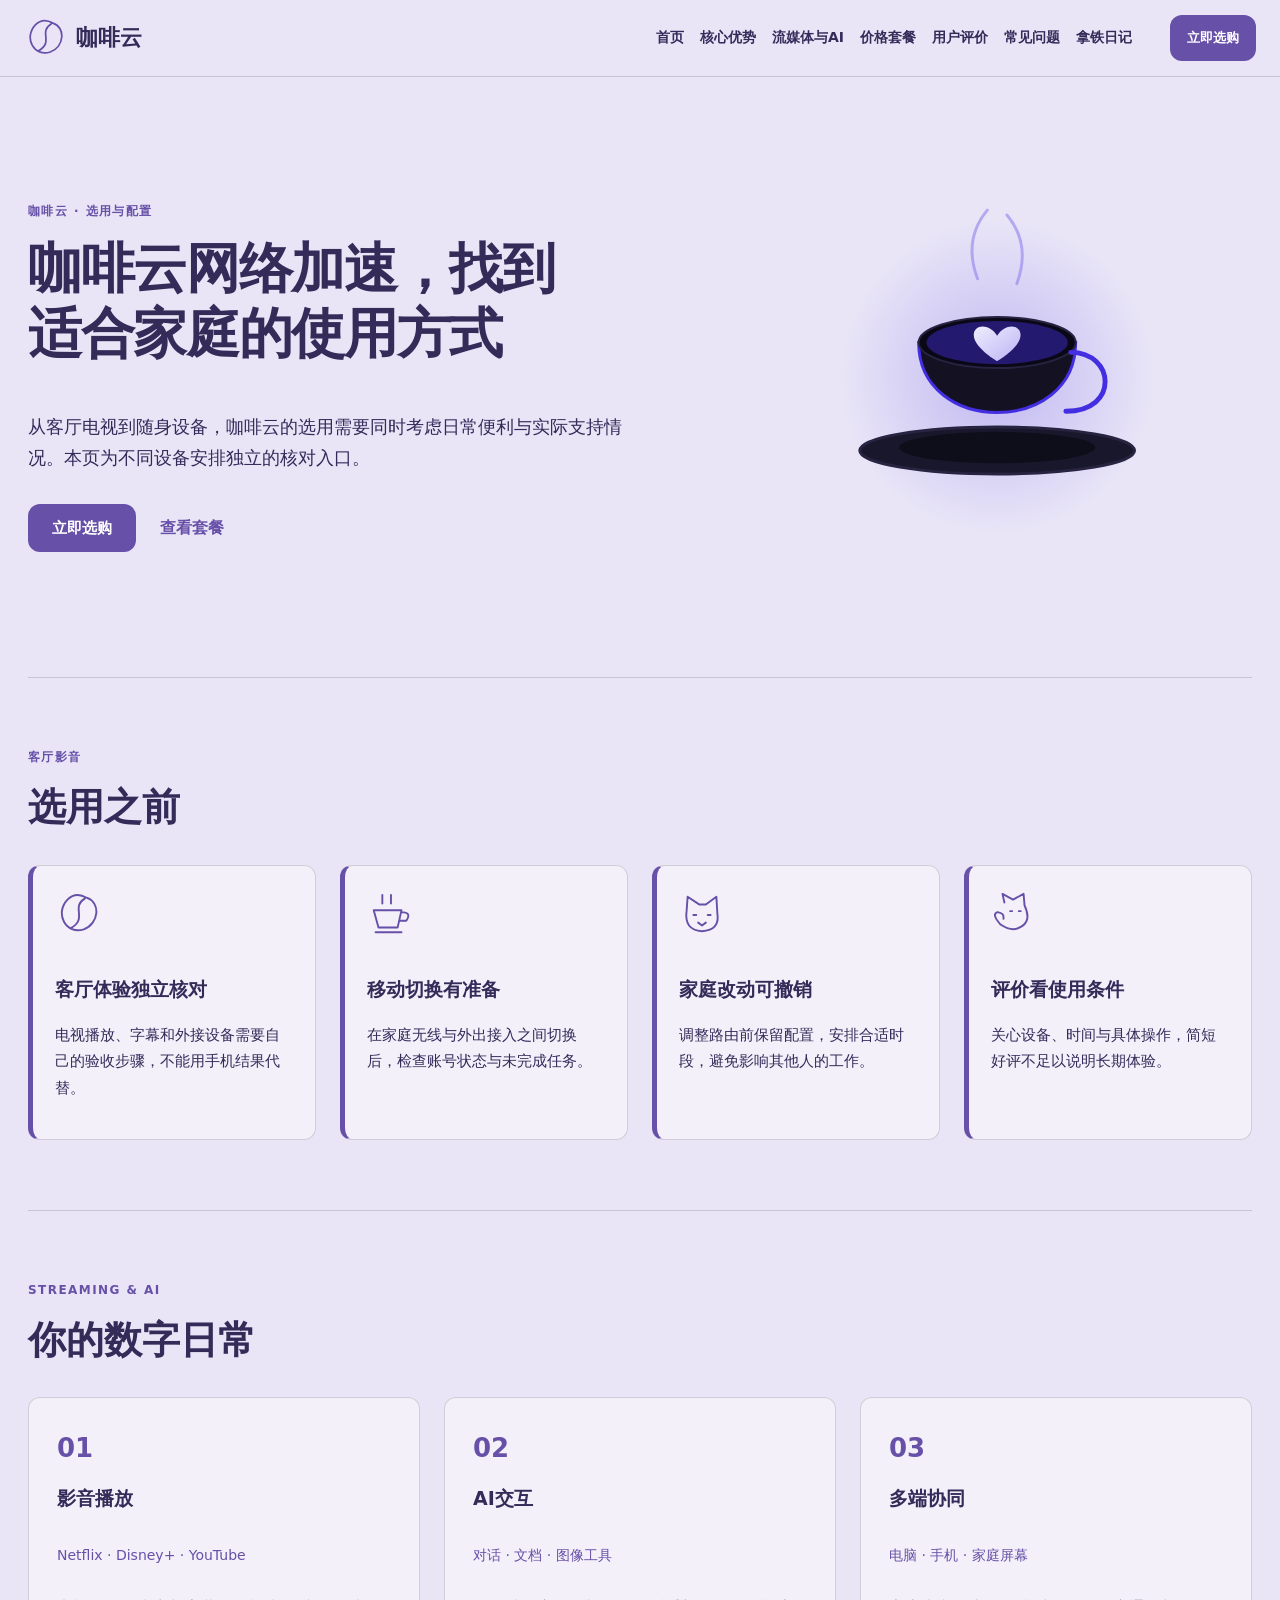
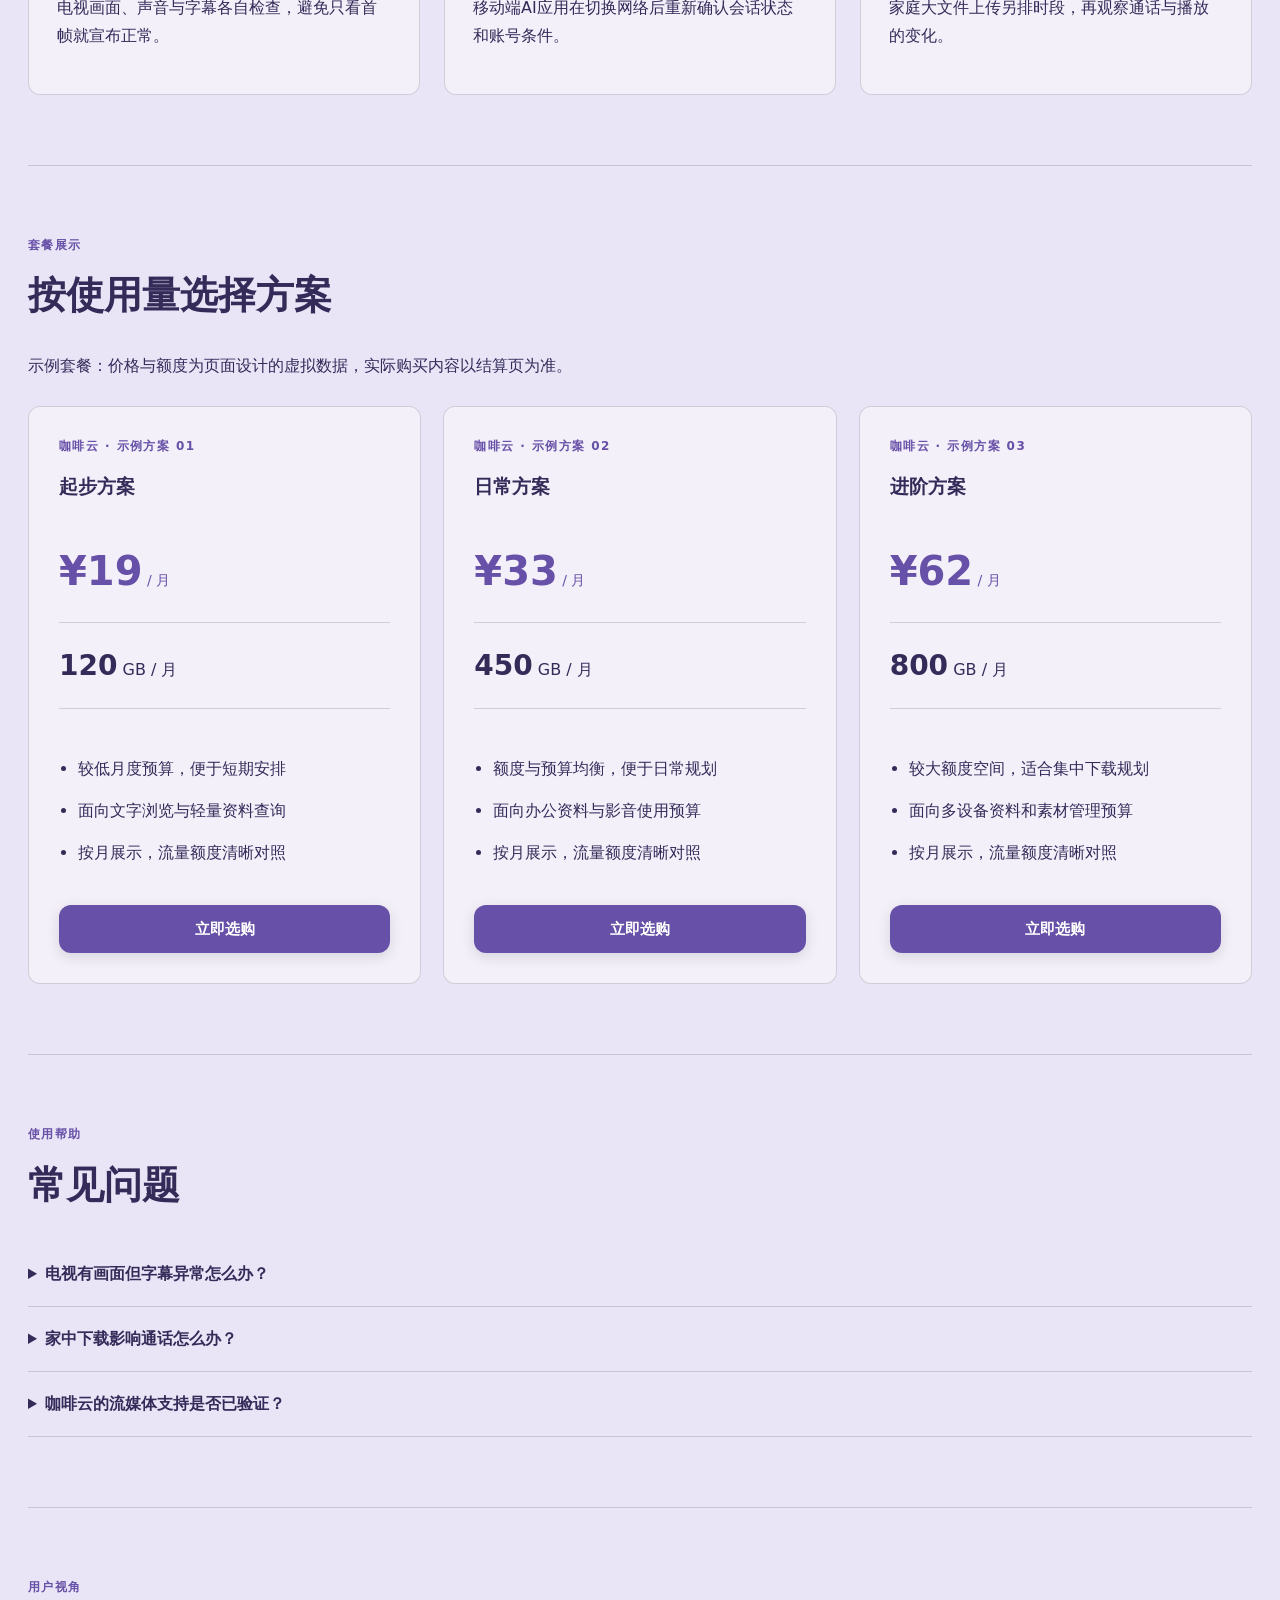
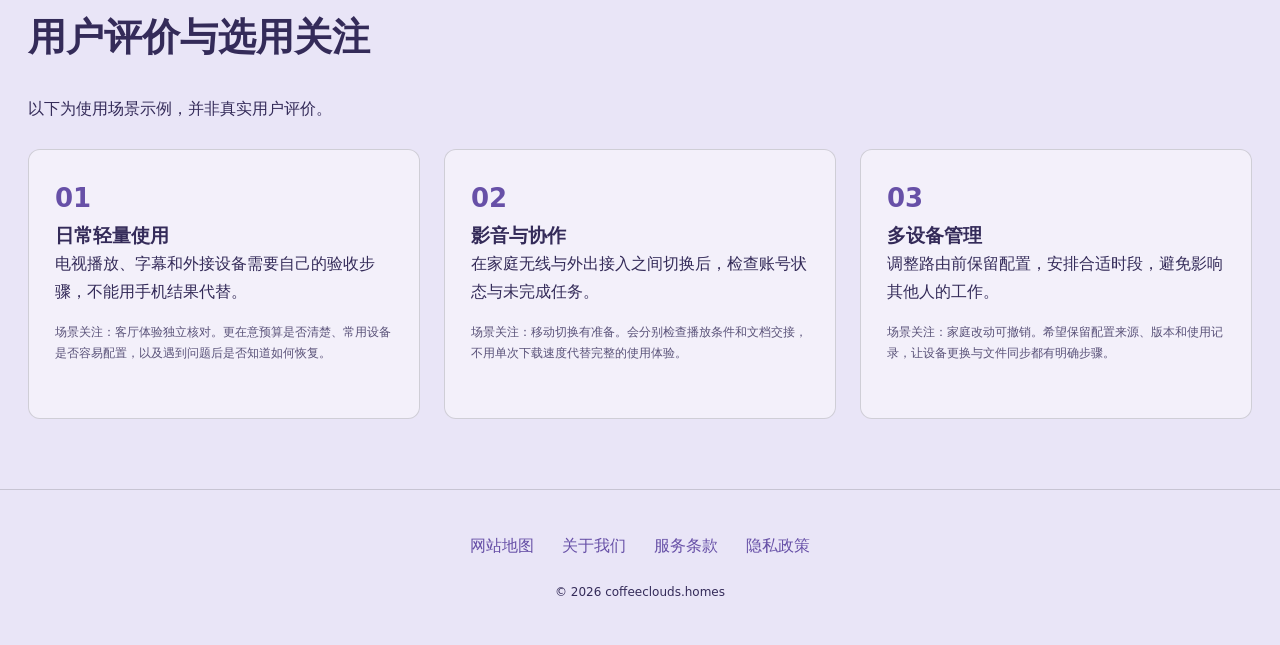
==== commit 7f9ab516: "feat: add purchase CTA buttons to pricing section conforming to domain style" ====
--- a/index.html
+++ b/index.html
@@ -58,4 +58,7 @@
     <!-- Cup Handle -->
     <path d="M335 195 C380 195 385 255 330 255" fill="none" stroke="#432ee1" stroke-width="5" stroke-linecap="round"/>
   </g>
-</svg></div></section><section id="features" class="section "><div class="section-heading"><span class="eyebrow">客厅影音</span><h2>选用之前</h2></div><div class="features tiles"><div class="feature"><svg class="" viewBox="0 0 48 48" aria-hidden="true"><path d="M13 9C-1 24 12 46 30 40C46 34 48 12 33 7C26 3 19 3 13 9Z M31 8C16 17 35 29 16 39" fill="none" stroke="currentColor" stroke-width="2" stroke-linecap="round" stroke-linejoin="round"/></svg><div><h3>客厅体验独立核对</h3><p>电视播放、字幕和外接设备需要自己的验收步骤，不能用手机结果代替。</p></div></div><div class="feature"><svg class="" viewBox="0 0 48 48" aria-hidden="true"><path d="M7 20H36L32 38H12Z M36 22Q47 22 41 31H34 M9 43H36 M16 4V13 M25 4V13" fill="none" stroke="currentColor" stroke-width="2" stroke-linecap="round" stroke-linejoin="round"/></svg><div><h3>移动切换有准备</h3><p>在家庭无线与外出接入之间切换后，检查账号状态与未完成任务。</p></div></div><div class="feature"><svg class="" viewBox="0 0 48 48" aria-hidden="true"><path d="M8 20L9 6L21 14H28L39 6L40 23Q43 41 24 42Q5 41 8 20Z M15 25H18 M30 25H33 M20 33L24 36L28 33" fill="none" stroke="currentColor" stroke-width="2" stroke-linecap="round" stroke-linejoin="round"/></svg><div><h3>家庭改动可撤销</h3><p>调整路由前保留配置，安排合适时段，避免影响其他人的工作。</p></div></div><div class="feature"><svg class="" viewBox="0 0 48 48" aria-hidden="true"><path d="M14 12L12 3L23 9L34 3L35 15Q43 32 30 38Q22 43 10 35 M10 35Q0 24 7 22Q14 23 13 29 M20 21H22 M29 21H31" fill="none" stroke="currentColor" stroke-width="2" stroke-linecap="round" stroke-linejoin="round"/></svg><div><h3>评价看使用条件</h3><p>关心设备、时间与具体操作，简短好评不足以说明长期体验。</p></div></div></div></section><section id="streaming" class="section "><div class="section-heading"><span class="eyebrow">STREAMING & AI</span><h2>你的数字日常</h2></div><div class="use-cases rows"><div class="use-case"><span class="item-no">01</span><h3>影音播放</h3><p class="platforms">Netflix · Disney+ · YouTube</p><p>电视画面、声音与字幕各自检查，避免只看首帧就宣布正常。</p></div><div class="use-case"><span class="item-no">02</span><h3>AI交互</h3><p class="platforms">对话 · 文档 · 图像工具</p><p>移动端AI应用在切换网络后重新确认会话状态和账号条件。</p></div><div class="use-case"><span class="item-no">03</span><h3>多端协同</h3><p class="platforms">电脑 · 手机 · 家庭屏幕</p><p>家庭大文件上传另排时段，再观察通话与播放的变化。</p></div></div></section><section id="pricing" class="section"><div class="section-heading"><span class="eyebrow">套餐展示</span><h2>按使用量选择方案</h2></div><p class="section-intro">示例套餐：价格与额度为页面设计的虚拟数据，实际购买内容以结算页为准。</p><div class="plans cards"><div class="plan"><span class="eyebrow">咖啡云 · 示例方案 01</span><h3>起步方案</h3><p class="price-value">¥19<small> / 月</small></p><p class="quota"><strong>120</strong> GB / 月</p><ul><li>较低月度预算，便于短期安排</li><li>面向文字浏览与轻量资料查询</li><li>按月展示，流量额度清晰对照</li></ul></div><div class="plan"><span class="eyebrow">咖啡云 · 示例方案 02</span><h3>日常方案</h3><p class="price-value">¥33<small> / 月</small></p><p class="quota"><strong>450</strong> GB / 月</p><ul><li>额度与预算均衡，便于日常规划</li><li>面向办公资料与影音使用预算</li><li>按月展示，流量额度清晰对照</li></ul></div><div class="plan"><span class="eyebrow">咖啡云 · 示例方案 03</span><h3>进阶方案</h3><p class="price-value">¥62<small> / 月</small></p><p class="quota"><strong>800</strong> GB / 月</p><ul><li>较大额度空间，适合集中下载规划</li><li>面向多设备资料和素材管理预算</li><li>按月展示，流量额度清晰对照</li></ul></div></div></section><section id="faq" class="section "><div class="section-heading"><span class="eyebrow">使用帮助</span><h2>常见问题</h2></div><div class="faq-list"><details><summary>电视有画面但字幕异常怎么办？</summary><p>先检查片源字幕、播放器选择和编码显示，再判断是否与连接有关。</p></details><details><summary>家中下载影响通话怎么办？</summary><p>先暂停可识别的大文件传输进行对照，再考虑时段安排与设备管理。</p></details><details><summary>咖啡云的流媒体支持是否已验证？</summary><p>本页列出核对场景，当前支持情况仍待取得可追溯说明与实际验证。</p></details></div></section><section id="testimonials" class="section"><div class="section-heading"><span class="eyebrow">用户视角</span><h2>用户评价与选用关注</h2></div><p class="section-intro">以下为使用场景示例，并非真实用户评价。</p><div class="reviews"><div class="review"><span class="review-mark">01</span><h3>日常轻量使用</h3><p>电视播放、字幕和外接设备需要自己的验收步骤，不能用手机结果代替。</p><p class="small">场景关注：客厅体验独立核对。更在意预算是否清楚、常用设备是否容易配置，以及遇到问题后是否知道如何恢复。</p></div><div class="review"><span class="review-mark">02</span><h3>影音与协作</h3><p>在家庭无线与外出接入之间切换后，检查账号状态与未完成任务。</p><p class="small">场景关注：移动切换有准备。会分别检查播放条件和文档交接，不用单次下载速度代替完整的使用体验。</p></div><div class="review"><span class="review-mark">03</span><h3>多设备管理</h3><p>调整路由前保留配置，安排合适时段，避免影响其他人的工作。</p><p class="small">场景关注：家庭改动可撤销。希望保留配置来源、版本和使用记录，让设备更换与文件同步都有明确步骤。</p></div></div></section></main><footer class="site-footer"><nav aria-label="页脚导航"><a href="sitemap.html">网站地图</a><a href="about.html">关于我们</a><a href="terms.html">服务条款</a><a href="privacy.html">隐私政策</a></nav><p>© 2026 coffeeclouds.homes</p></footer></body></html>+</svg></div></section><section id="features" class="section "><div class="section-heading"><span class="eyebrow">客厅影音</span><h2>选用之前</h2></div><div class="features tiles"><div class="feature"><svg class="" viewBox="0 0 48 48" aria-hidden="true"><path d="M13 9C-1 24 12 46 30 40C46 34 48 12 33 7C26 3 19 3 13 9Z M31 8C16 17 35 29 16 39" fill="none" stroke="currentColor" stroke-width="2" stroke-linecap="round" stroke-linejoin="round"/></svg><div><h3>客厅体验独立核对</h3><p>电视播放、字幕和外接设备需要自己的验收步骤，不能用手机结果代替。</p></div></div><div class="feature"><svg class="" viewBox="0 0 48 48" aria-hidden="true"><path d="M7 20H36L32 38H12Z M36 22Q47 22 41 31H34 M9 43H36 M16 4V13 M25 4V13" fill="none" stroke="currentColor" stroke-width="2" stroke-linecap="round" stroke-linejoin="round"/></svg><div><h3>移动切换有准备</h3><p>在家庭无线与外出接入之间切换后，检查账号状态与未完成任务。</p></div></div><div class="feature"><svg class="" viewBox="0 0 48 48" aria-hidden="true"><path d="M8 20L9 6L21 14H28L39 6L40 23Q43 41 24 42Q5 41 8 20Z M15 25H18 M30 25H33 M20 33L24 36L28 33" fill="none" stroke="currentColor" stroke-width="2" stroke-linecap="round" stroke-linejoin="round"/></svg><div><h3>家庭改动可撤销</h3><p>调整路由前保留配置，安排合适时段，避免影响其他人的工作。</p></div></div><div class="feature"><svg class="" viewBox="0 0 48 48" aria-hidden="true"><path d="M14 12L12 3L23 9L34 3L35 15Q43 32 30 38Q22 43 10 35 M10 35Q0 24 7 22Q14 23 13 29 M20 21H22 M29 21H31" fill="none" stroke="currentColor" stroke-width="2" stroke-linecap="round" stroke-linejoin="round"/></svg><div><h3>评价看使用条件</h3><p>关心设备、时间与具体操作，简短好评不足以说明长期体验。</p></div></div></div></section><section id="streaming" class="section "><div class="section-heading"><span class="eyebrow">STREAMING & AI</span><h2>你的数字日常</h2></div><div class="use-cases rows"><div class="use-case"><span class="item-no">01</span><h3>影音播放</h3><p class="platforms">Netflix · Disney+ · YouTube</p><p>电视画面、声音与字幕各自检查，避免只看首帧就宣布正常。</p></div><div class="use-case"><span class="item-no">02</span><h3>AI交互</h3><p class="platforms">对话 · 文档 · 图像工具</p><p>移动端AI应用在切换网络后重新确认会话状态和账号条件。</p></div><div class="use-case"><span class="item-no">03</span><h3>多端协同</h3><p class="platforms">电脑 · 手机 · 家庭屏幕</p><p>家庭大文件上传另排时段，再观察通话与播放的变化。</p></div></div></section><section id="pricing" class="section"><div class="section-heading"><span class="eyebrow">套餐展示</span><h2>按使用量选择方案</h2></div><p class="section-intro">示例套餐：价格与额度为页面设计的虚拟数据，实际购买内容以结算页为准。</p><div class="plans cards"><div class="plan"><span class="eyebrow">咖啡云 · 示例方案 01</span><h3>起步方案</h3><p class="price-value">¥19<small> / 月</small></p><p class="quota"><strong>120</strong> GB / 月</p><ul><li>较低月度预算，便于短期安排</li><li>面向文字浏览与轻量资料查询</li><li>按月展示，流量额度清晰对照</li></ul>  <a class="button" href="https://ww012.twilightaff.com/#/?code=A56DH1Af" target="_blank" rel="sponsored nofollow noopener">立即选购</a>
+</div><div class="plan"><span class="eyebrow">咖啡云 · 示例方案 02</span><h3>日常方案</h3><p class="price-value">¥33<small> / 月</small></p><p class="quota"><strong>450</strong> GB / 月</p><ul><li>额度与预算均衡，便于日常规划</li><li>面向办公资料与影音使用预算</li><li>按月展示，流量额度清晰对照</li></ul>  <a class="button" href="https://ww012.twilightaff.com/#/?code=A56DH1Af" target="_blank" rel="sponsored nofollow noopener">立即选购</a>
+</div><div class="plan"><span class="eyebrow">咖啡云 · 示例方案 03</span><h3>进阶方案</h3><p class="price-value">¥62<small> / 月</small></p><p class="quota"><strong>800</strong> GB / 月</p><ul><li>较大额度空间，适合集中下载规划</li><li>面向多设备资料和素材管理预算</li><li>按月展示，流量额度清晰对照</li></ul>  <a class="button" href="https://ww012.twilightaff.com/#/?code=A56DH1Af" target="_blank" rel="sponsored nofollow noopener">立即选购</a>
+</div></div></section><section id="faq" class="section "><div class="section-heading"><span class="eyebrow">使用帮助</span><h2>常见问题</h2></div><div class="faq-list"><details><summary>电视有画面但字幕异常怎么办？</summary><p>先检查片源字幕、播放器选择和编码显示，再判断是否与连接有关。</p></details><details><summary>家中下载影响通话怎么办？</summary><p>先暂停可识别的大文件传输进行对照，再考虑时段安排与设备管理。</p></details><details><summary>咖啡云的流媒体支持是否已验证？</summary><p>本页列出核对场景，当前支持情况仍待取得可追溯说明与实际验证。</p></details></div></section><section id="testimonials" class="section"><div class="section-heading"><span class="eyebrow">用户视角</span><h2>用户评价与选用关注</h2></div><p class="section-intro">以下为使用场景示例，并非真实用户评价。</p><div class="reviews"><div class="review"><span class="review-mark">01</span><h3>日常轻量使用</h3><p>电视播放、字幕和外接设备需要自己的验收步骤，不能用手机结果代替。</p><p class="small">场景关注：客厅体验独立核对。更在意预算是否清楚、常用设备是否容易配置，以及遇到问题后是否知道如何恢复。</p></div><div class="review"><span class="review-mark">02</span><h3>影音与协作</h3><p>在家庭无线与外出接入之间切换后，检查账号状态与未完成任务。</p><p class="small">场景关注：移动切换有准备。会分别检查播放条件和文档交接，不用单次下载速度代替完整的使用体验。</p></div><div class="review"><span class="review-mark">03</span><h3>多设备管理</h3><p>调整路由前保留配置，安排合适时段，避免影响其他人的工作。</p><p class="small">场景关注：家庭改动可撤销。希望保留配置来源、版本和使用记录，让设备更换与文件同步都有明确步骤。</p></div></div></section></main><footer class="site-footer"><nav aria-label="页脚导航"><a href="sitemap.html">网站地图</a><a href="about.html">关于我们</a><a href="terms.html">服务条款</a><a href="privacy.html">隐私政策</a></nav><p>© 2026 coffeeclouds.homes</p></footer></body></html>
--- a/style.css
+++ b/style.css
@@ -185,3 +185,17 @@
   z-index: 2 !important;
   cursor: pointer !important;
 }
+
+/* 4. Pricing Plan Purchase Button */
+.plan .button {
+  width: 100% !important;
+  margin-top: 24px !important;
+  text-align: center !important;
+  box-shadow: 0 4px 14px rgba(0, 0, 0, 0.12) !important;
+  transition: transform 0.2s ease, filter 0.2s ease, box-shadow 0.2s ease !important;
+}
+.plan .button:hover {
+  transform: translateY(-2px) !important;
+  filter: brightness(0.92) !important;
+  box-shadow: 0 6px 18px rgba(0, 0, 0, 0.18) !important;
+}
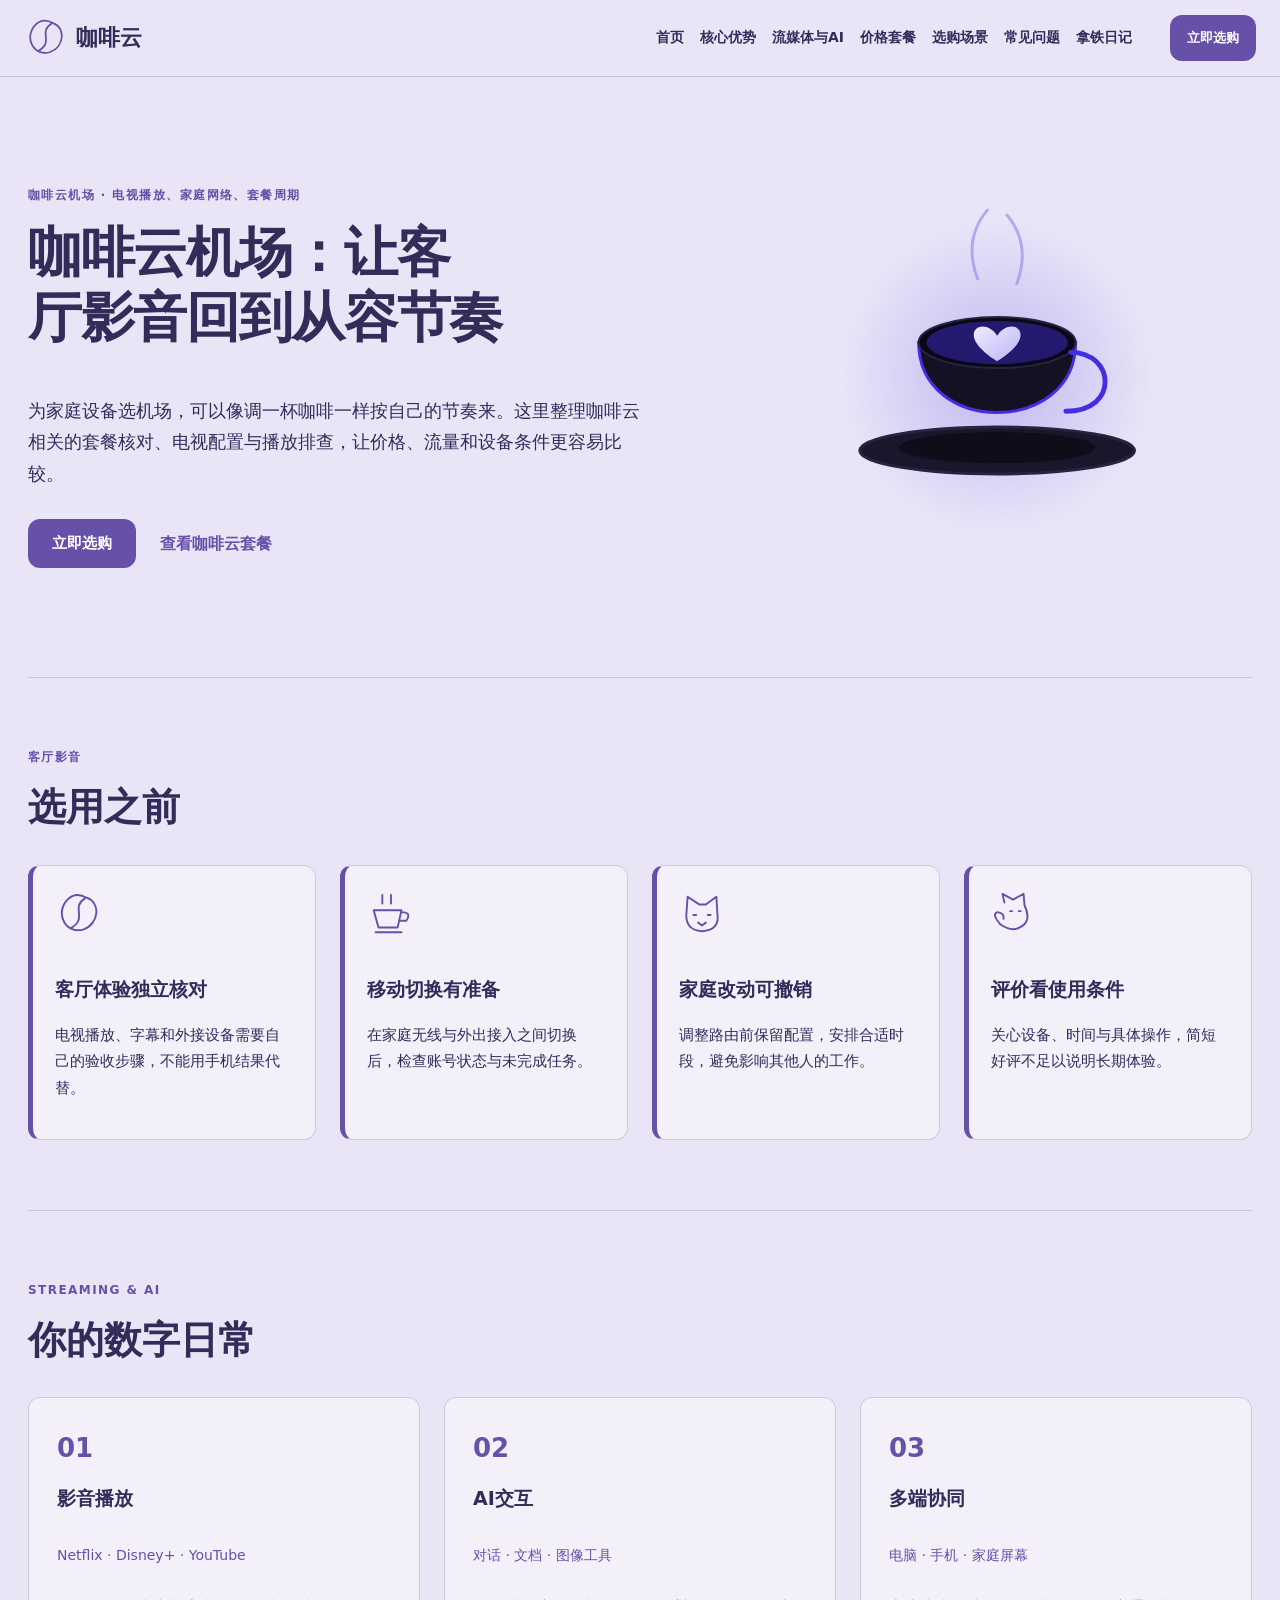
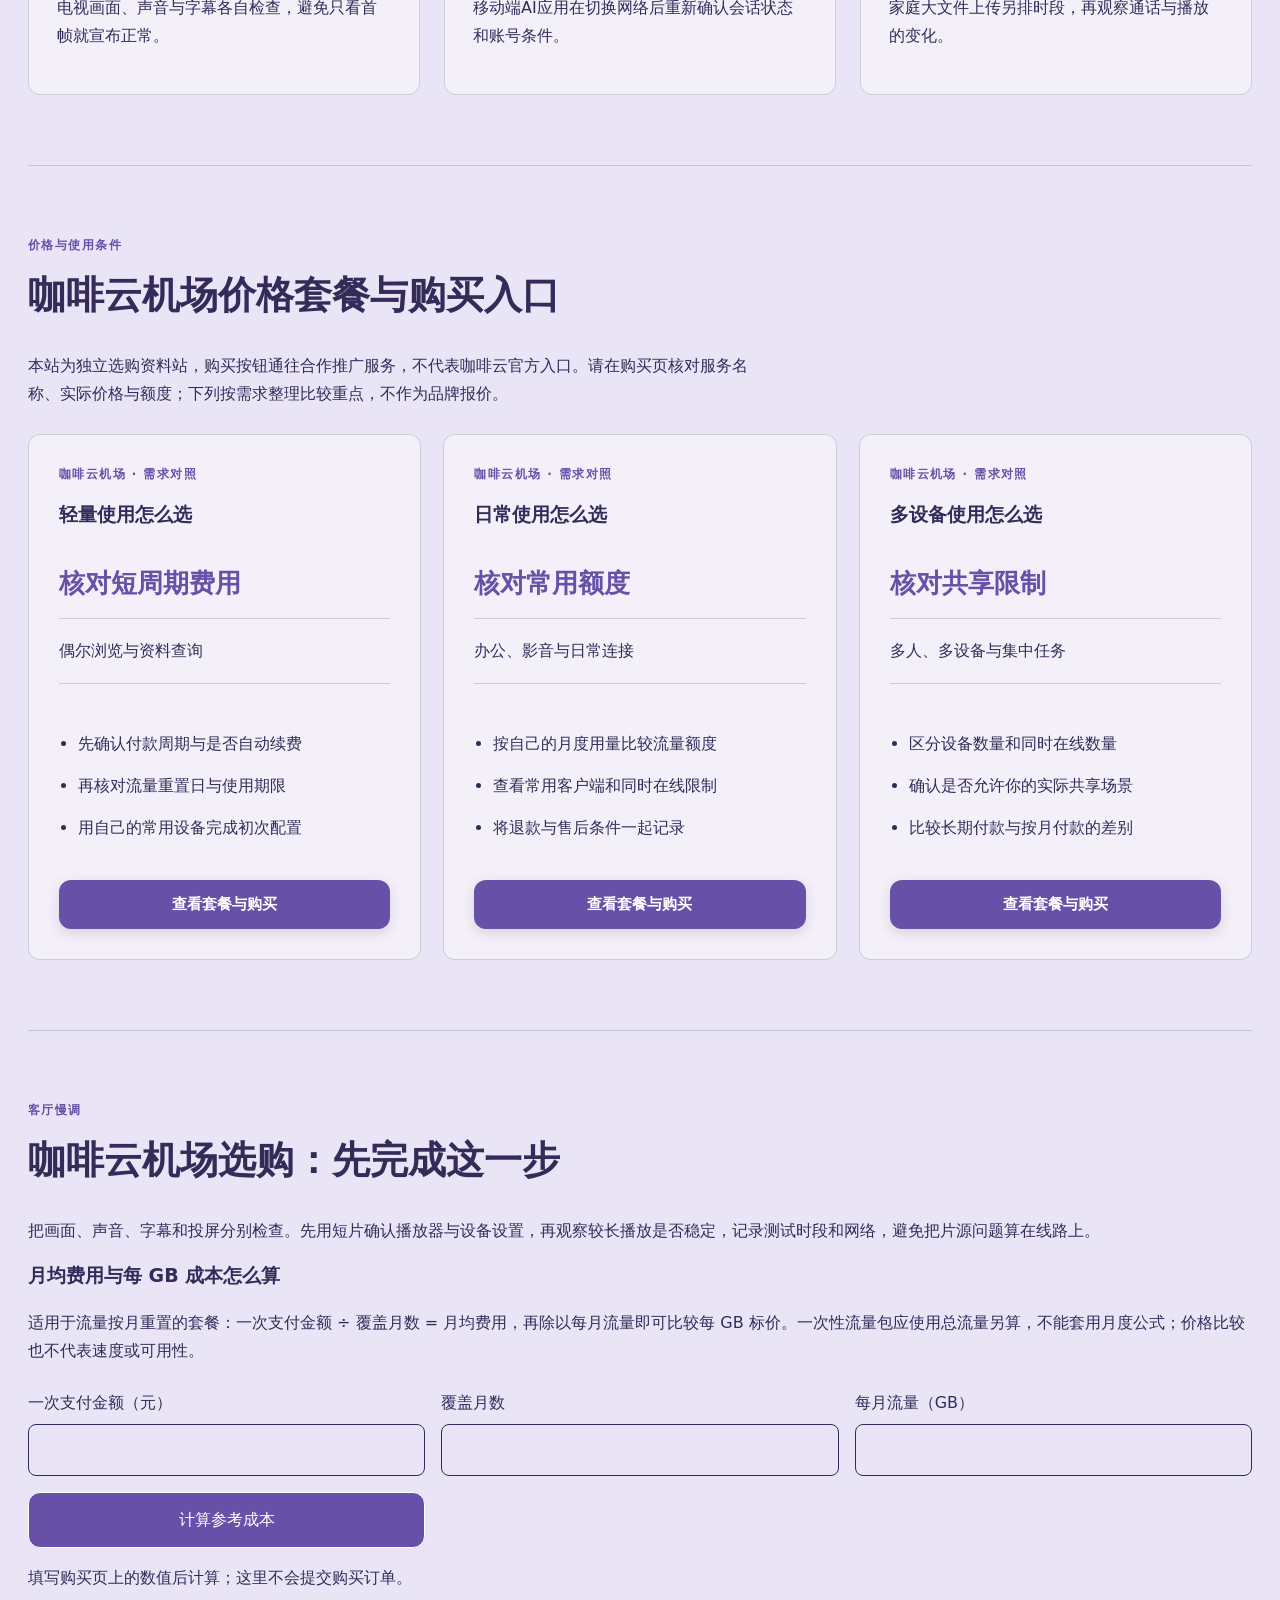
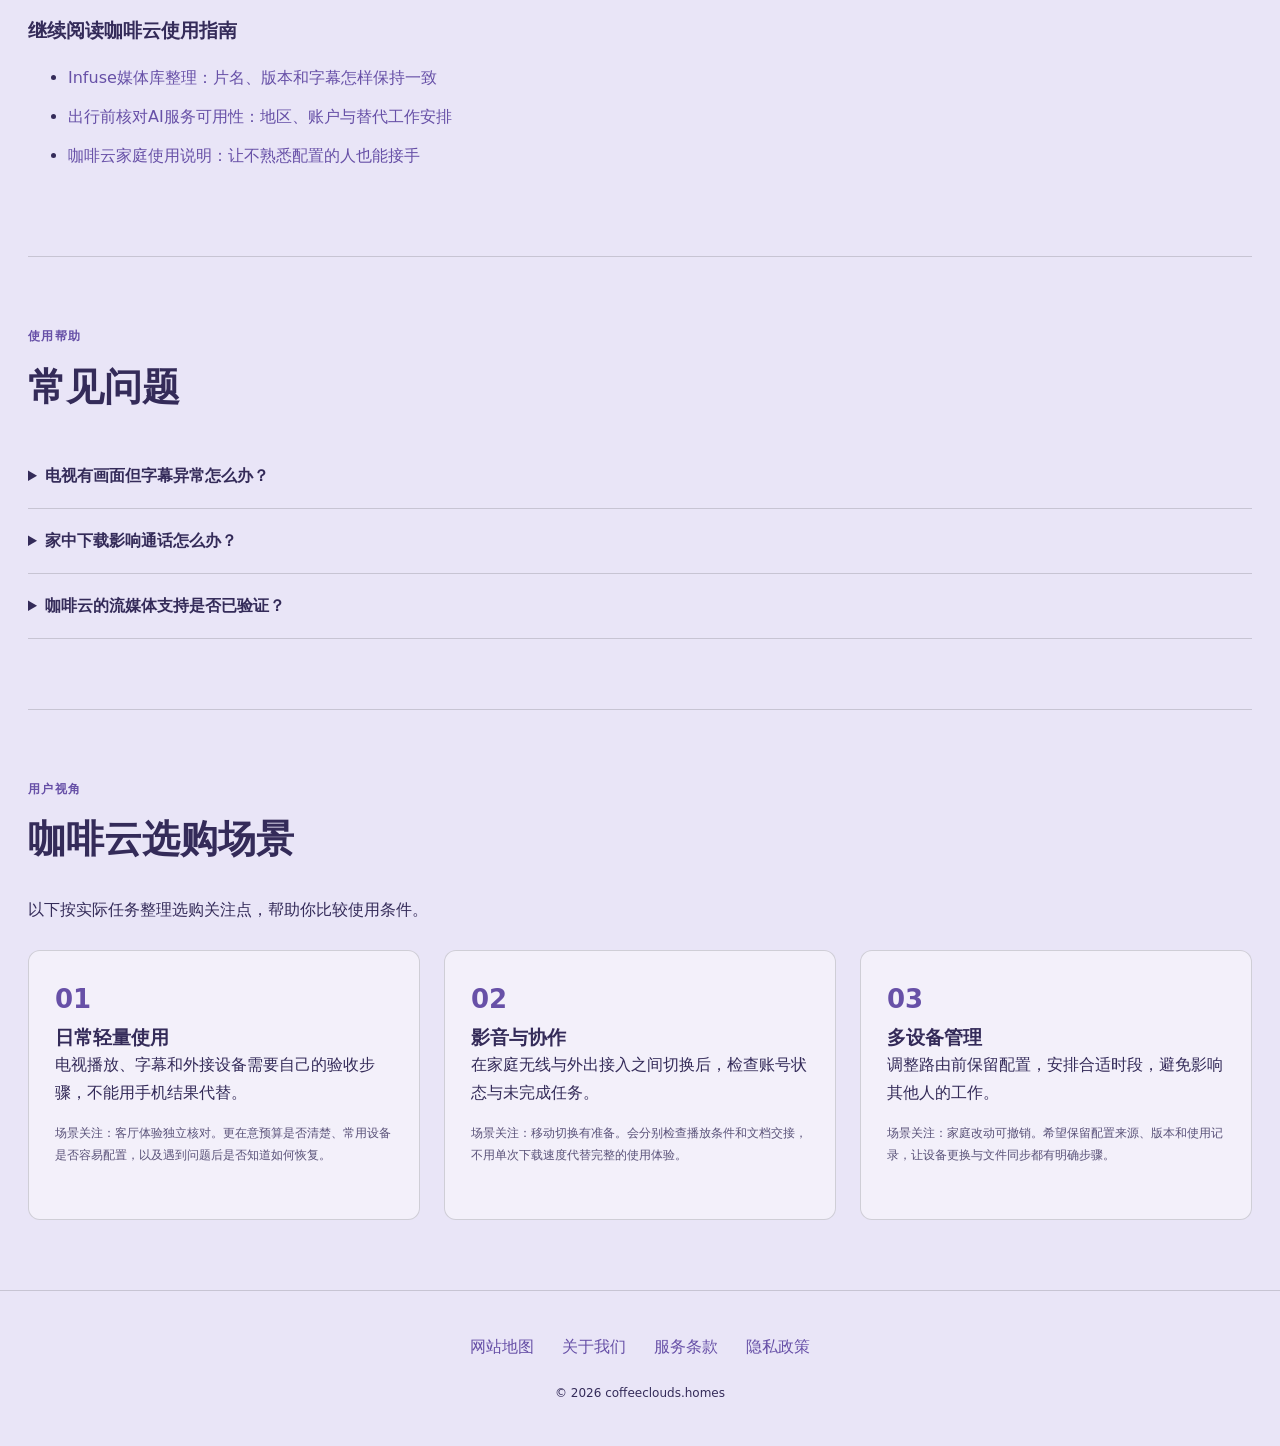
==== commit 0d306f12: "Improve airport search intent and package guidance" ====
--- a/index.html
+++ b/index.html
@@ -1,64 +1,76 @@
-<!DOCTYPE html>
-<html lang="zh-CN"><head><meta charset="UTF-8"><meta name="viewport" content="width=device-width,initial-scale=1"><title>咖啡云网络加速，找到适合家庭的使用方式｜选用指南</title><meta name="description" content="从客厅电视到随身设备，咖啡云的选用需要同时考虑日常便利与实际支持情况。本页为不同设备安排独立的核对入口。"><meta name="keywords" content="咖啡云,咖啡云网络加速，找到适合家庭的使用方式,拿铁日记,网络使用指南"><link rel="canonical" href="https://coffeeclouds.homes/"><meta property="og:type" content="website"><meta property="og:title" content="咖啡云网络加速，找到适合家庭的使用方式｜选用指南"><meta property="og:description" content="从客厅电视到随身设备，咖啡云的选用需要同时考虑日常便利与实际支持情况。本页为不同设备安排独立的核对入口。"><meta property="og:url" content="https://coffeeclouds.homes/"><meta property="og:image" content="https://coffeeclouds.homes/share.png"><meta property="og:locale" content="zh_CN"><link rel="icon" href="favicon.svg" type="image/svg+xml"><link rel="stylesheet" href="style.css"><script defer src="menu.js"></script><script type="application/ld+json">{"@context": "https://schema.org", "@type": "WebPage", "name": "咖啡云网络加速，找到适合家庭的使用方式｜选用指南", "url": "https://coffeeclouds.homes/", "description": "从客厅电视到随身设备，咖啡云的选用需要同时考虑日常便利与实际支持情况。本页为不同设备安排独立的核对入口。", "inLanguage": "zh-CN"}</script></head><body class="site-4 hero-B review-1 faq-1 nav-0"><header class="site-header"><div class="nav-wrap"><a class="brand" href="index.html"><svg class="brand-mark" viewBox="0 0 48 48" aria-hidden="true"><path d="M13 9C-1 24 12 46 30 40C46 34 48 12 33 7C26 3 19 3 13 9Z M31 8C16 17 35 29 16 39" fill="none" stroke="currentColor" stroke-width="2" stroke-linecap="round" stroke-linejoin="round"/></svg><span>咖啡云</span></a><nav id="site-menu" aria-label="主导航"><a href="index.html">首页</a><a href="index.html#features">核心优势</a><a href="index.html#streaming">流媒体与AI</a><a href="index.html#pricing">价格套餐</a><a href="index.html#testimonials">用户评价</a><a href="index.html#faq">常见问题</a><a href="latte-journal.html">拿铁日记</a></nav><div class="nav-actions"><a class="button compact" href="https://ww012.twilightaff.com/#/?code=A56DH1Af" target="_blank" rel="sponsored nofollow noopener">立即选购</a><button type="button" class="menu-toggle" aria-label="切换主导航菜单" aria-controls="site-menu" aria-expanded="false"><span></span><span></span></button></div></div></header><main class="site-main"><section class="hero-section"><div class="hero-copy"><span class="eyebrow">咖啡云 · 选用与配置</span><h1>咖啡云网络加速，找到适合家庭的使用方式</h1><p class="hero-intro">从客厅电视到随身设备，咖啡云的选用需要同时考虑日常便利与实际支持情况。本页为不同设备安排独立的核对入口。</p><div class="hero-actions"><a class="button" href="https://ww012.twilightaff.com/#/?code=A56DH1Af" target="_blank" rel="sponsored nofollow noopener">立即选购</a><a class="text-button" href="#pricing">查看套餐</a></div></div><div class="hero-art" role="img" aria-label="咖啡云品牌动画"><svg viewBox="0 0 520 440" width="100%" height="100%" xmlns="http://www.w3.org/2000/svg" style="max-height: 400px;">
-  <defs>
-    <radialGradient id="cupAura" cx="50%" cy="50%" r="50%">
-      <stop offset="0%" stop-color="#432ee1" stop-opacity="0.25"/>
-      <stop offset="100%" stop-color="#432ee1" stop-opacity="0"/>
-    </radialGradient>
-    <linearGradient id="latteHeart" x1="0" y1="0" x2="1" y2="1">
-      <stop offset="0%" stop-color="#efedfd"/>
-      <stop offset="100%" stop-color="#bbb3f5"/>
-    </linearGradient>
-  </defs>
-  <style>
-    @keyframes cupFloat {
-      0%, 100% { transform: translateY(0px) rotate(0deg); }
-      50% { transform: translateY(-10px) rotate(1deg); }
-    }
-    @keyframes lattePulse {
-      0%, 100% { transform: scale(1); }
-      50% { transform: scale(1.08); }
-    }
-    @keyframes swirlSteam {
-      0% { transform: translateY(0px) scale(0.8); opacity: 0; }
-      50% { opacity: 0.6; }
-      100% { transform: translateY(-50px) scale(1.2); opacity: 0; }
-    }
-    .cup-core { animation: cupFloat 4s ease-in-out infinite; transform-origin: center; }
-    .latte-art { animation: lattePulse 3s ease-in-out infinite; transform-origin: 260px 185px; }
-    .steam-s1 { animation: swirlSteam 4s ease-out infinite; }
-    .steam-s2 { animation: swirlSteam 4.5s ease-out infinite 1.5s; }
-  </style>
-
-  <!-- Ambient Glow -->
-  <circle cx="260" cy="220" r="160" fill="url(#cupAura)"/>
-
-  <!-- Cup & Saucer Core -->
-  <g class="cup-core">
-    <!-- Steam Swirls -->
-    <path d="M240 120 Q225 80 250 50" fill="none" stroke="#8f83ee" stroke-width="3" stroke-linecap="round" class="steam-s1" opacity="0.6"/>
-    <path d="M280 125 Q295 85 270 55" fill="none" stroke="#8f83ee" stroke-width="3" stroke-linecap="round" class="steam-s2" opacity="0.6"/>
-
-    <!-- Ceramic Saucer -->
-    <ellipse cx="260" cy="295" rx="140" ry="24" fill="#19172b" stroke="#272341" stroke-width="3"/>
-    <ellipse cx="260" cy="292" rx="100" ry="16" fill="#0e0d1a"/>
-
-    <!-- Coffee Ceramic Cup -->
-    <path d="M180 185 C180 280 340 280 340 185 Z" fill="#131122" stroke="#432ee1" stroke-width="3"/>
-
-    <!-- Cup Rim & Coffee Surface -->
-    <ellipse cx="260" cy="185" rx="80" ry="26" fill="#0a0817" stroke="#272341" stroke-width="2"/>
-    <ellipse cx="260" cy="185" rx="72" ry="22" fill="#23196e"/>
-
-    <!-- Latte Art Foamed Heart in Center -->
-    <g class="latte-art">
-      <path d="M260 178 C250 162 230 168 238 184 C244 195 260 204 260 204 C260 204 276 195 282 184 C290 168 270 162 260 178 Z" fill="url(#latteHeart)"/>
-    </g>
-
-    <!-- Cup Handle -->
-    <path d="M335 195 C380 195 385 255 330 255" fill="none" stroke="#432ee1" stroke-width="5" stroke-linecap="round"/>
-  </g>
-</svg></div></section><section id="features" class="section "><div class="section-heading"><span class="eyebrow">客厅影音</span><h2>选用之前</h2></div><div class="features tiles"><div class="feature"><svg class="" viewBox="0 0 48 48" aria-hidden="true"><path d="M13 9C-1 24 12 46 30 40C46 34 48 12 33 7C26 3 19 3 13 9Z M31 8C16 17 35 29 16 39" fill="none" stroke="currentColor" stroke-width="2" stroke-linecap="round" stroke-linejoin="round"/></svg><div><h3>客厅体验独立核对</h3><p>电视播放、字幕和外接设备需要自己的验收步骤，不能用手机结果代替。</p></div></div><div class="feature"><svg class="" viewBox="0 0 48 48" aria-hidden="true"><path d="M7 20H36L32 38H12Z M36 22Q47 22 41 31H34 M9 43H36 M16 4V13 M25 4V13" fill="none" stroke="currentColor" stroke-width="2" stroke-linecap="round" stroke-linejoin="round"/></svg><div><h3>移动切换有准备</h3><p>在家庭无线与外出接入之间切换后，检查账号状态与未完成任务。</p></div></div><div class="feature"><svg class="" viewBox="0 0 48 48" aria-hidden="true"><path d="M8 20L9 6L21 14H28L39 6L40 23Q43 41 24 42Q5 41 8 20Z M15 25H18 M30 25H33 M20 33L24 36L28 33" fill="none" stroke="currentColor" stroke-width="2" stroke-linecap="round" stroke-linejoin="round"/></svg><div><h3>家庭改动可撤销</h3><p>调整路由前保留配置，安排合适时段，避免影响其他人的工作。</p></div></div><div class="feature"><svg class="" viewBox="0 0 48 48" aria-hidden="true"><path d="M14 12L12 3L23 9L34 3L35 15Q43 32 30 38Q22 43 10 35 M10 35Q0 24 7 22Q14 23 13 29 M20 21H22 M29 21H31" fill="none" stroke="currentColor" stroke-width="2" stroke-linecap="round" stroke-linejoin="round"/></svg><div><h3>评价看使用条件</h3><p>关心设备、时间与具体操作，简短好评不足以说明长期体验。</p></div></div></div></section><section id="streaming" class="section "><div class="section-heading"><span class="eyebrow">STREAMING & AI</span><h2>你的数字日常</h2></div><div class="use-cases rows"><div class="use-case"><span class="item-no">01</span><h3>影音播放</h3><p class="platforms">Netflix · Disney+ · YouTube</p><p>电视画面、声音与字幕各自检查，避免只看首帧就宣布正常。</p></div><div class="use-case"><span class="item-no">02</span><h3>AI交互</h3><p class="platforms">对话 · 文档 · 图像工具</p><p>移动端AI应用在切换网络后重新确认会话状态和账号条件。</p></div><div class="use-case"><span class="item-no">03</span><h3>多端协同</h3><p class="platforms">电脑 · 手机 · 家庭屏幕</p><p>家庭大文件上传另排时段，再观察通话与播放的变化。</p></div></div></section><section id="pricing" class="section"><div class="section-heading"><span class="eyebrow">套餐展示</span><h2>按使用量选择方案</h2></div><p class="section-intro">示例套餐：价格与额度为页面设计的虚拟数据，实际购买内容以结算页为准。</p><div class="plans cards"><div class="plan"><span class="eyebrow">咖啡云 · 示例方案 01</span><h3>起步方案</h3><p class="price-value">¥19<small> / 月</small></p><p class="quota"><strong>120</strong> GB / 月</p><ul><li>较低月度预算，便于短期安排</li><li>面向文字浏览与轻量资料查询</li><li>按月展示，流量额度清晰对照</li></ul>  <a class="button" href="https://ww012.twilightaff.com/#/?code=A56DH1Af" target="_blank" rel="sponsored nofollow noopener">立即选购</a>
-</div><div class="plan"><span class="eyebrow">咖啡云 · 示例方案 02</span><h3>日常方案</h3><p class="price-value">¥33<small> / 月</small></p><p class="quota"><strong>450</strong> GB / 月</p><ul><li>额度与预算均衡，便于日常规划</li><li>面向办公资料与影音使用预算</li><li>按月展示，流量额度清晰对照</li></ul>  <a class="button" href="https://ww012.twilightaff.com/#/?code=A56DH1Af" target="_blank" rel="sponsored nofollow noopener">立即选购</a>
-</div><div class="plan"><span class="eyebrow">咖啡云 · 示例方案 03</span><h3>进阶方案</h3><p class="price-value">¥62<small> / 月</small></p><p class="quota"><strong>800</strong> GB / 月</p><ul><li>较大额度空间，适合集中下载规划</li><li>面向多设备资料和素材管理预算</li><li>按月展示，流量额度清晰对照</li></ul>  <a class="button" href="https://ww012.twilightaff.com/#/?code=A56DH1Af" target="_blank" rel="sponsored nofollow noopener">立即选购</a>
-</div></div></section><section id="faq" class="section "><div class="section-heading"><span class="eyebrow">使用帮助</span><h2>常见问题</h2></div><div class="faq-list"><details><summary>电视有画面但字幕异常怎么办？</summary><p>先检查片源字幕、播放器选择和编码显示，再判断是否与连接有关。</p></details><details><summary>家中下载影响通话怎么办？</summary><p>先暂停可识别的大文件传输进行对照，再考虑时段安排与设备管理。</p></details><details><summary>咖啡云的流媒体支持是否已验证？</summary><p>本页列出核对场景，当前支持情况仍待取得可追溯说明与实际验证。</p></details></div></section><section id="testimonials" class="section"><div class="section-heading"><span class="eyebrow">用户视角</span><h2>用户评价与选用关注</h2></div><p class="section-intro">以下为使用场景示例，并非真实用户评价。</p><div class="reviews"><div class="review"><span class="review-mark">01</span><h3>日常轻量使用</h3><p>电视播放、字幕和外接设备需要自己的验收步骤，不能用手机结果代替。</p><p class="small">场景关注：客厅体验独立核对。更在意预算是否清楚、常用设备是否容易配置，以及遇到问题后是否知道如何恢复。</p></div><div class="review"><span class="review-mark">02</span><h3>影音与协作</h3><p>在家庭无线与外出接入之间切换后，检查账号状态与未完成任务。</p><p class="small">场景关注：移动切换有准备。会分别检查播放条件和文档交接，不用单次下载速度代替完整的使用体验。</p></div><div class="review"><span class="review-mark">03</span><h3>多设备管理</h3><p>调整路由前保留配置，安排合适时段，避免影响其他人的工作。</p><p class="small">场景关注：家庭改动可撤销。希望保留配置来源、版本和使用记录，让设备更换与文件同步都有明确步骤。</p></div></div></section></main><footer class="site-footer"><nav aria-label="页脚导航"><a href="sitemap.html">网站地图</a><a href="about.html">关于我们</a><a href="terms.html">服务条款</a><a href="privacy.html">隐私政策</a></nav><p>© 2026 coffeeclouds.homes</p></footer></body></html>+<!DOCTYPE html>
+
+<html lang="zh-CN"><head><meta charset="utf-8"/><meta content="width=device-width,initial-scale=1" name="viewport"/><title>咖啡云机场家庭影音指南｜价格套餐与设备核对</title><meta content="为家庭设备选机场，可以像调一杯咖啡一样按自己的节奏来。这里整理咖啡云相关的套餐核对、电视配置与播放排查，让价格、流量和设备条件更容易比较。" name="description"/><link href="https://coffeeclouds.homes/" rel="canonical"/><meta content="website" property="og:type"/><meta content="咖啡云机场家庭影音指南｜价格套餐与设备核对" property="og:title"/><meta content="为家庭设备选机场，可以像调一杯咖啡一样按自己的节奏来。这里整理咖啡云相关的套餐核对、电视配置与播放排查，让价格、流量和设备条件更容易比较。" property="og:description"/><meta content="https://coffeeclouds.homes/" property="og:url"/><meta content="https://coffeeclouds.homes/share.png" property="og:image"/><meta content="zh_CN" property="og:locale"/><link href="favicon.svg" rel="icon" type="image/svg+xml"/><link href="style.css" rel="stylesheet"/><script defer="" src="menu.js"></script><script type="application/ld+json">{"@context": "https://schema.org", "@type": "WebPage", "name": "咖啡云机场家庭影音指南｜价格套餐与设备核对", "url": "https://coffeeclouds.homes/", "description": "为家庭设备选机场，可以像调一杯咖啡一样按自己的节奏来。这里整理咖啡云相关的套餐核对、电视配置与播放排查，让价格、流量和设备条件更容易比较。", "inLanguage": "zh-CN"}</script><link href="seo-guide.css" rel="stylesheet"/></head><body class="site-4 hero-B review-1 faq-1 nav-0"><header class="site-header"><div class="nav-wrap"><a class="brand" href="index.html"><svg aria-hidden="true" class="brand-mark" viewbox="0 0 48 48"><path d="M13 9C-1 24 12 46 30 40C46 34 48 12 33 7C26 3 19 3 13 9Z M31 8C16 17 35 29 16 39" fill="none" stroke="currentColor" stroke-linecap="round" stroke-linejoin="round" stroke-width="2"></path></svg><span>咖啡云</span></a><nav aria-label="主导航" id="site-menu"><a href="index.html">首页</a><a href="index.html#features">核心优势</a><a href="index.html#streaming">流媒体与AI</a><a href="index.html#pricing">价格套餐</a><a href="index.html#testimonials">选购场景</a><a href="index.html#faq">常见问题</a><a href="latte-journal.html">拿铁日记</a></nav><div class="nav-actions"><a class="button compact" href="https://ww012.twilightaff.com/#/?code=A56DH1Af" rel="sponsored nofollow noopener" target="_blank">立即选购</a><button aria-controls="site-menu" aria-expanded="false" aria-label="切换主导航菜单" class="menu-toggle" type="button"><span></span><span></span></button></div></div></header><main class="site-main"><section class="hero-section"><div class="hero-copy"><span class="eyebrow">咖啡云机场 · 电视播放、家庭网络、套餐周期</span><h1>咖啡云机场：让客厅影音回到从容节奏</h1><p class="hero-intro">为家庭设备选机场，可以像调一杯咖啡一样按自己的节奏来。这里整理咖啡云相关的套餐核对、电视配置与播放排查，让价格、流量和设备条件更容易比较。</p><div class="hero-actions"><a class="button" href="https://ww012.twilightaff.com/#/?code=A56DH1Af" rel="sponsored nofollow noopener" target="_blank">立即选购</a><a class="text-button" href="#pricing">查看咖啡云套餐</a></div></div><div aria-label="咖啡云品牌动画" class="hero-art" role="img"><svg height="100%" style="max-height: 400px;" viewbox="0 0 520 440" width="100%" xmlns="http://www.w3.org/2000/svg">
+<defs>
+<radialgradient cx="50%" cy="50%" id="cupAura" r="50%">
+<stop offset="0%" stop-color="#432ee1" stop-opacity="0.25"></stop>
+<stop offset="100%" stop-color="#432ee1" stop-opacity="0"></stop>
+</radialgradient>
+<lineargradient id="latteHeart" x1="0" x2="1" y1="0" y2="1">
+<stop offset="0%" stop-color="#efedfd"></stop>
+<stop offset="100%" stop-color="#bbb3f5"></stop>
+</lineargradient>
+</defs>
+<style>+
+    @keyframes cupFloat {+
+      0%, 100% { transform: translateY(0px) rotate(0deg); }+
+      50% { transform: translateY(-10px) rotate(1deg); }+
+    }+
+    @keyframes lattePulse {+
+      0%, 100% { transform: scale(1); }+
+      50% { transform: scale(1.08); }+
+    }+
+    @keyframes swirlSteam {+
+      0% { transform: translateY(0px) scale(0.8); opacity: 0; }+
+      50% { opacity: 0.6; }+
+      100% { transform: translateY(-50px) scale(1.2); opacity: 0; }+
+    }+
+    .cup-core { animation: cupFloat 4s ease-in-out infinite; transform-origin: center; }+
+    .latte-art { animation: lattePulse 3s ease-in-out infinite; transform-origin: 260px 185px; }+
+    .steam-s1 { animation: swirlSteam 4s ease-out infinite; }+
+    .steam-s2 { animation: swirlSteam 4.5s ease-out infinite 1.5s; }+
+  </style>
+<!-- Ambient Glow -->
+<circle cx="260" cy="220" fill="url(#cupAura)" r="160"></circle>
+<!-- Cup & Saucer Core -->
+<g class="cup-core">
+<!-- Steam Swirls -->
+<path class="steam-s1" d="M240 120 Q225 80 250 50" fill="none" opacity="0.6" stroke="#8f83ee" stroke-linecap="round" stroke-width="3"></path>
+<path class="steam-s2" d="M280 125 Q295 85 270 55" fill="none" opacity="0.6" stroke="#8f83ee" stroke-linecap="round" stroke-width="3"></path>
+<!-- Ceramic Saucer -->
+<ellipse cx="260" cy="295" fill="#19172b" rx="140" ry="24" stroke="#272341" stroke-width="3"></ellipse>
+<ellipse cx="260" cy="292" fill="#0e0d1a" rx="100" ry="16"></ellipse>
+<!-- Coffee Ceramic Cup -->
+<path d="M180 185 C180 280 340 280 340 185 Z" fill="#131122" stroke="#432ee1" stroke-width="3"></path>
+<!-- Cup Rim & Coffee Surface -->
+<ellipse cx="260" cy="185" fill="#0a0817" rx="80" ry="26" stroke="#272341" stroke-width="2"></ellipse>
+<ellipse cx="260" cy="185" fill="#23196e" rx="72" ry="22"></ellipse>
+<!-- Latte Art Foamed Heart in Center -->
+<g class="latte-art">
+<path d="M260 178 C250 162 230 168 238 184 C244 195 260 204 260 204 C260 204 276 195 282 184 C290 168 270 162 260 178 Z" fill="url(#latteHeart)"></path>
+</g>
+<!-- Cup Handle -->
+<path d="M335 195 C380 195 385 255 330 255" fill="none" stroke="#432ee1" stroke-linecap="round" stroke-width="5"></path>
+</g>
+</svg></div></section><section class="section" id="features"><div class="section-heading"><span class="eyebrow">客厅影音</span><h2>选用之前</h2></div><div class="features tiles"><div class="feature"><svg aria-hidden="true" class="" viewbox="0 0 48 48"><path d="M13 9C-1 24 12 46 30 40C46 34 48 12 33 7C26 3 19 3 13 9Z M31 8C16 17 35 29 16 39" fill="none" stroke="currentColor" stroke-linecap="round" stroke-linejoin="round" stroke-width="2"></path></svg><div><h3>客厅体验独立核对</h3><p>电视播放、字幕和外接设备需要自己的验收步骤，不能用手机结果代替。</p></div></div><div class="feature"><svg aria-hidden="true" class="" viewbox="0 0 48 48"><path d="M7 20H36L32 38H12Z M36 22Q47 22 41 31H34 M9 43H36 M16 4V13 M25 4V13" fill="none" stroke="currentColor" stroke-linecap="round" stroke-linejoin="round" stroke-width="2"></path></svg><div><h3>移动切换有准备</h3><p>在家庭无线与外出接入之间切换后，检查账号状态与未完成任务。</p></div></div><div class="feature"><svg aria-hidden="true" class="" viewbox="0 0 48 48"><path d="M8 20L9 6L21 14H28L39 6L40 23Q43 41 24 42Q5 41 8 20Z M15 25H18 M30 25H33 M20 33L24 36L28 33" fill="none" stroke="currentColor" stroke-linecap="round" stroke-linejoin="round" stroke-width="2"></path></svg><div><h3>家庭改动可撤销</h3><p>调整路由前保留配置，安排合适时段，避免影响其他人的工作。</p></div></div><div class="feature"><svg aria-hidden="true" class="" viewbox="0 0 48 48"><path d="M14 12L12 3L23 9L34 3L35 15Q43 32 30 38Q22 43 10 35 M10 35Q0 24 7 22Q14 23 13 29 M20 21H22 M29 21H31" fill="none" stroke="currentColor" stroke-linecap="round" stroke-linejoin="round" stroke-width="2"></path></svg><div><h3>评价看使用条件</h3><p>关心设备、时间与具体操作，简短好评不足以说明长期体验。</p></div></div></div></section><section class="section" id="streaming"><div class="section-heading"><span class="eyebrow">STREAMING &amp; AI</span><h2>你的数字日常</h2></div><div class="use-cases rows"><div class="use-case"><span class="item-no">01</span><h3>影音播放</h3><p class="platforms">Netflix · Disney+ · YouTube</p><p>电视画面、声音与字幕各自检查，避免只看首帧就宣布正常。</p></div><div class="use-case"><span class="item-no">02</span><h3>AI交互</h3><p class="platforms">对话 · 文档 · 图像工具</p><p>移动端AI应用在切换网络后重新确认会话状态和账号条件。</p></div><div class="use-case"><span class="item-no">03</span><h3>多端协同</h3><p class="platforms">电脑 · 手机 · 家庭屏幕</p><p>家庭大文件上传另排时段，再观察通话与播放的变化。</p></div></div></section><section class="section" id="pricing"><div class="section-heading"><span class="eyebrow">价格与使用条件</span><h2>咖啡云机场价格套餐与购买入口</h2></div><p class="section-intro">本站为独立选购资料站，购买按钮通往合作推广服务，不代表咖啡云官方入口。请在购买页核对服务名称、实际价格与额度；下列按需求整理比较重点，不作为品牌报价。</p><div class="plans cards"><div class="plan"><span class="eyebrow">咖啡云机场 · 需求对照</span><h3>轻量使用怎么选</h3><p class="price-value">核对短周期费用</p><p class="quota">偶尔浏览与资料查询</p><ul><li>先确认付款周期与是否自动续费</li><li>再核对流量重置日与使用期限</li><li>用自己的常用设备完成初次配置</li></ul> <a class="button" href="https://ww012.twilightaff.com/#/?code=A56DH1Af" rel="sponsored nofollow noopener" target="_blank">查看套餐与购买</a>
+</div><div class="plan"><span class="eyebrow">咖啡云机场 · 需求对照</span><h3>日常使用怎么选</h3><p class="price-value">核对常用额度</p><p class="quota">办公、影音与日常连接</p><ul><li>按自己的月度用量比较流量额度</li><li>查看常用客户端和同时在线限制</li><li>将退款与售后条件一起记录</li></ul> <a class="button" href="https://ww012.twilightaff.com/#/?code=A56DH1Af" rel="sponsored nofollow noopener" target="_blank">查看套餐与购买</a>
+</div><div class="plan"><span class="eyebrow">咖啡云机场 · 需求对照</span><h3>多设备使用怎么选</h3><p class="price-value">核对共享限制</p><p class="quota">多人、多设备与集中任务</p><ul><li>区分设备数量和同时在线数量</li><li>确认是否允许你的实际共享场景</li><li>比较长期付款与按月付款的差别</li></ul> <a class="button" href="https://ww012.twilightaff.com/#/?code=A56DH1Af" rel="sponsored nofollow noopener" target="_blank">查看套餐与购买</a>
+</div></div></section><section class="section seo-plan-guide" id="plan-guide"><div class="section-heading"><span class="eyebrow">客厅慢调</span><h2>咖啡云机场选购：先完成这一步</h2></div><p>把画面、声音、字幕和投屏分别检查。先用短片确认播放器与设备设置，再观察较长播放是否稳定，记录测试时段和网络，避免把片源问题算在线路上。</p><h3>月均费用与每 GB 成本怎么算</h3><p>适用于流量按月重置的套餐：一次支付金额 ÷ 覆盖月数 = 月均费用，再除以每月流量即可比较每 GB 标价。一次性流量包应使用总流量另算，不能套用月度公式；价格比较也不代表速度或可用性。</p><form class="seo-cost-form"><label>一次支付金额（元）<input inputmode="decimal" min="0.01" name="amount" required="" step="0.01" type="number"/></label><label>覆盖月数<input inputmode="numeric" max="120" min="1" name="months" required="" step="1" type="number"/></label><label>每月流量（GB）<input inputmode="decimal" min="0.01" name="quota" required="" step="0.01" type="number"/></label><button class="button" type="submit">计算参考成本</button><output aria-live="polite">填写购买页上的数值后计算；这里不会提交购买订单。</output></form><div class="seo-reading"><h3>继续阅读咖啡云使用指南</h3><ul><li><a href="coffee-apple-tv-infuse-home-theatre.html">Infuse媒体库整理：片名、版本和字幕怎样保持一致</a></li><li><a href="coffee-chatgpt-claude-region-unblock.html">出行前核对AI服务可用性：地区、账户与替代工作安排</a></li><li><a href="coffee-clash-verge-smart-profile-setup.html">咖啡云家庭使用说明：让不熟悉配置的人也能接手</a></li></ul></div></section><section class="section" id="faq"><div class="section-heading"><span class="eyebrow">使用帮助</span><h2>常见问题</h2></div><div class="faq-list"><details><summary>电视有画面但字幕异常怎么办？</summary><p>先检查片源字幕、播放器选择和编码显示，再判断是否与连接有关。</p></details><details><summary>家中下载影响通话怎么办？</summary><p>先暂停可识别的大文件传输进行对照，再考虑时段安排与设备管理。</p></details><details><summary>咖啡云的流媒体支持是否已验证？</summary><p>本页列出核对场景，当前支持情况仍待取得可追溯说明与实际验证。</p></details></div></section><section class="section" id="testimonials"><div class="section-heading"><span class="eyebrow">用户视角</span><h2>咖啡云选购场景</h2></div><p class="section-intro">以下按实际任务整理选购关注点，帮助你比较使用条件。</p><div class="reviews"><div class="review"><span class="review-mark">01</span><h3>日常轻量使用</h3><p>电视播放、字幕和外接设备需要自己的验收步骤，不能用手机结果代替。</p><p class="small">场景关注：客厅体验独立核对。更在意预算是否清楚、常用设备是否容易配置，以及遇到问题后是否知道如何恢复。</p></div><div class="review"><span class="review-mark">02</span><h3>影音与协作</h3><p>在家庭无线与外出接入之间切换后，检查账号状态与未完成任务。</p><p class="small">场景关注：移动切换有准备。会分别检查播放条件和文档交接，不用单次下载速度代替完整的使用体验。</p></div><div class="review"><span class="review-mark">03</span><h3>多设备管理</h3><p>调整路由前保留配置，安排合适时段，避免影响其他人的工作。</p><p class="small">场景关注：家庭改动可撤销。希望保留配置来源、版本和使用记录，让设备更换与文件同步都有明确步骤。</p></div></div></section></main><footer class="site-footer"><nav aria-label="页脚导航"><a href="sitemap.html">网站地图</a><a href="about.html">关于我们</a><a href="terms.html">服务条款</a><a href="privacy.html">隐私政策</a></nav><p>© 2026 coffeeclouds.homes</p></footer><script defer="True" src="seo-guide.js"></script></body></html>
--- a/seo-guide.css
+++ b/seo-guide.css
@@ -0,0 +1 @@
+.seo-plan-guide .seo-cost-form{display:grid;grid-template-columns:repeat(3,minmax(0,1fr));gap:1rem;margin:1.5rem 0}.seo-plan-guide label{display:grid;gap:.45rem;min-width:0}.seo-plan-guide input{width:100%;min-width:0;min-height:44px;padding:.7rem;border:1px solid currentColor;border-radius:8px;background:transparent;color:inherit;font:inherit}.seo-plan-guide button{cursor:pointer;min-height:44px;border:1px solid currentColor;font:inherit}.seo-plan-guide output{grid-column:1/-1;display:block;overflow-wrap:anywhere}.seo-reading a{text-decoration:underline;text-underline-offset:3px}.seo-reading li{margin:.7rem 0}#pricing .price-value{font-size:clamp(1.2rem,2vw,1.7rem);line-height:1.5}.hero-section h1{text-wrap:balance}#pricing,#plan-guide{scroll-margin-top:100px}@media(max-width:680px){.seo-plan-guide .seo-cost-form{grid-template-columns:1fr}}
